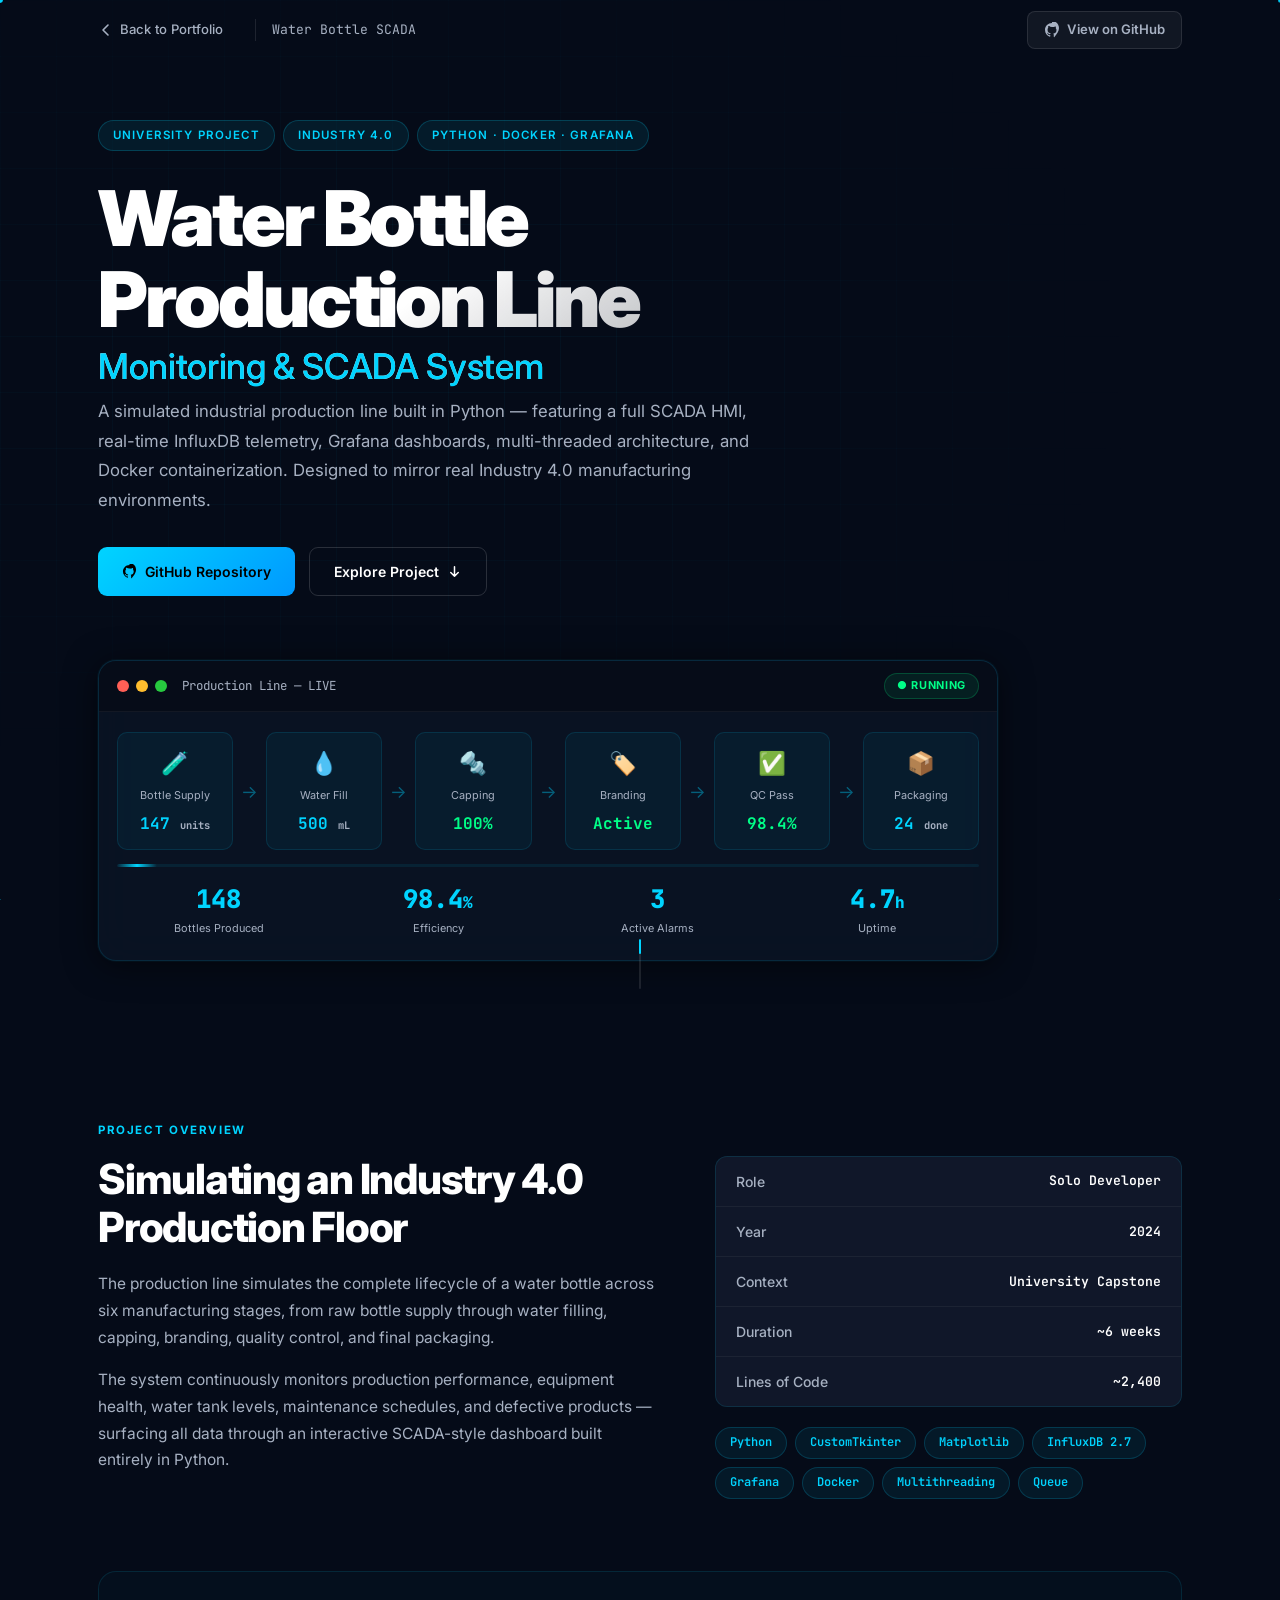
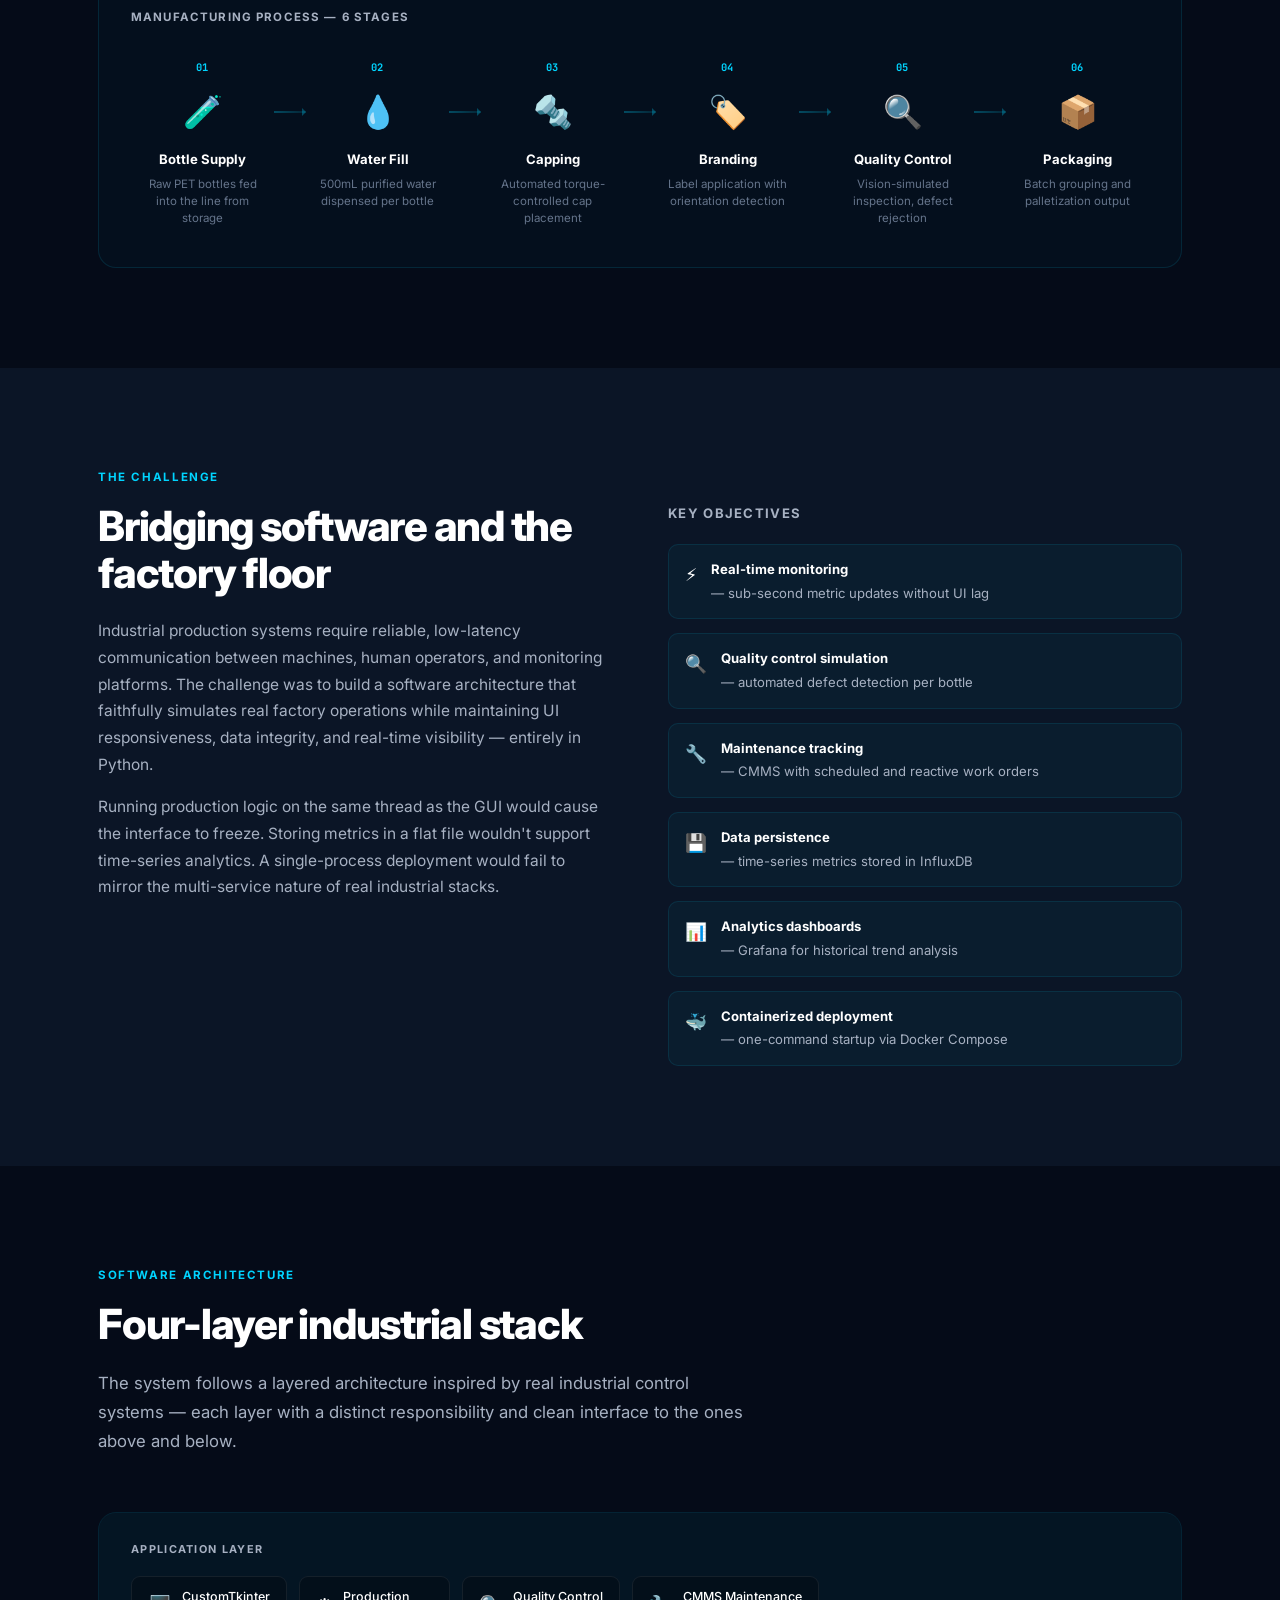
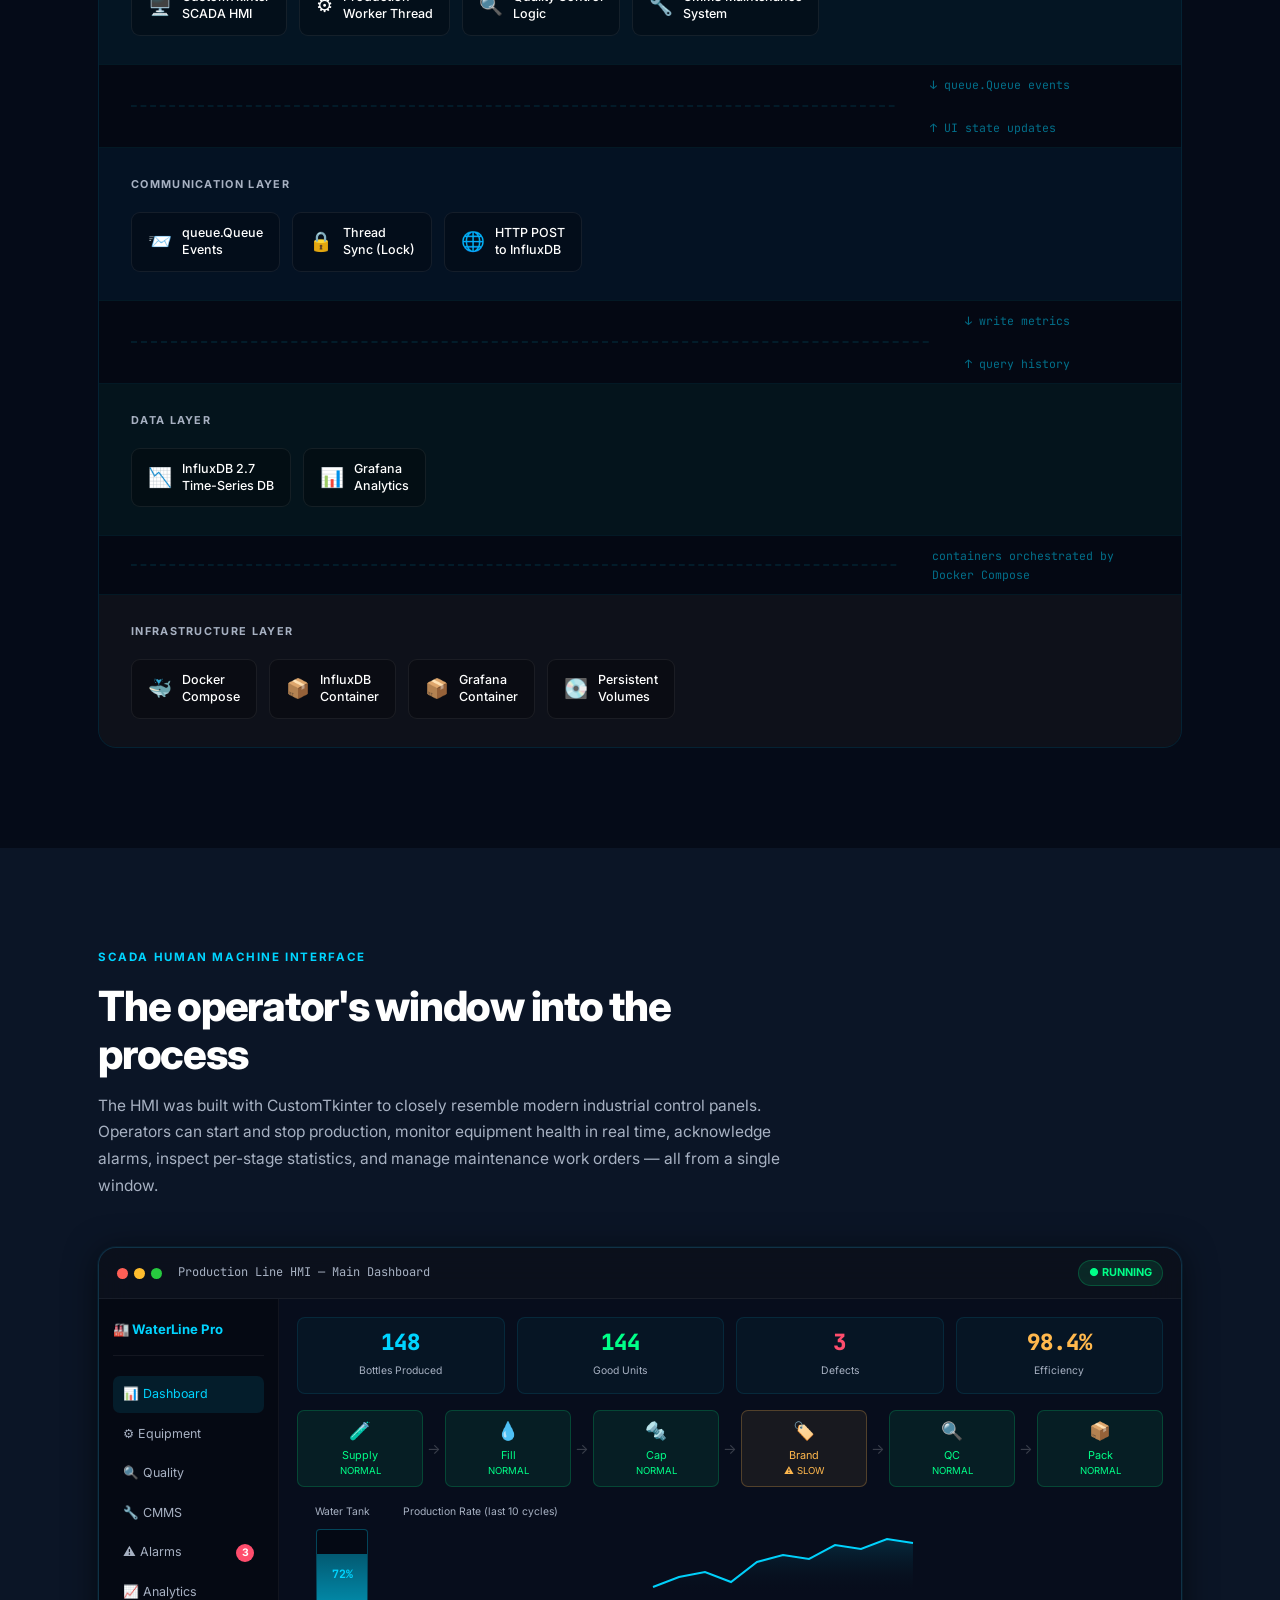
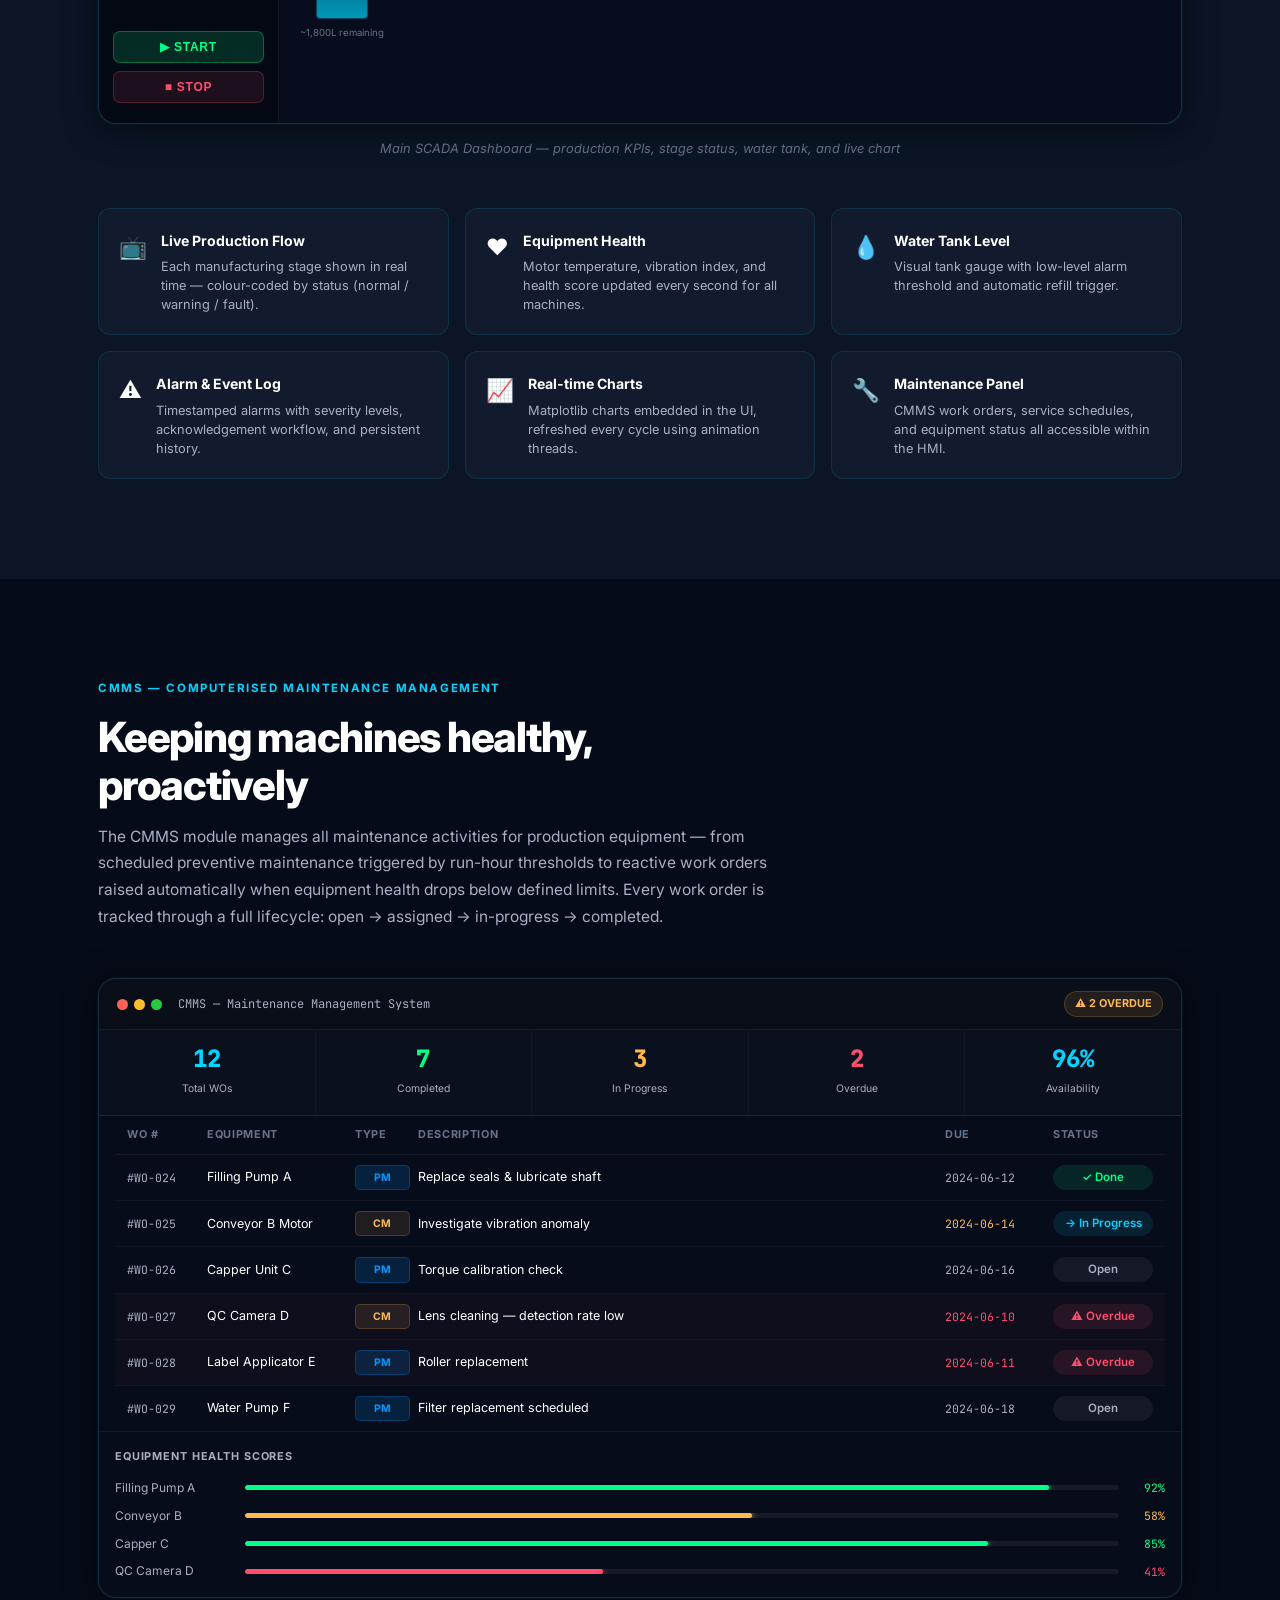
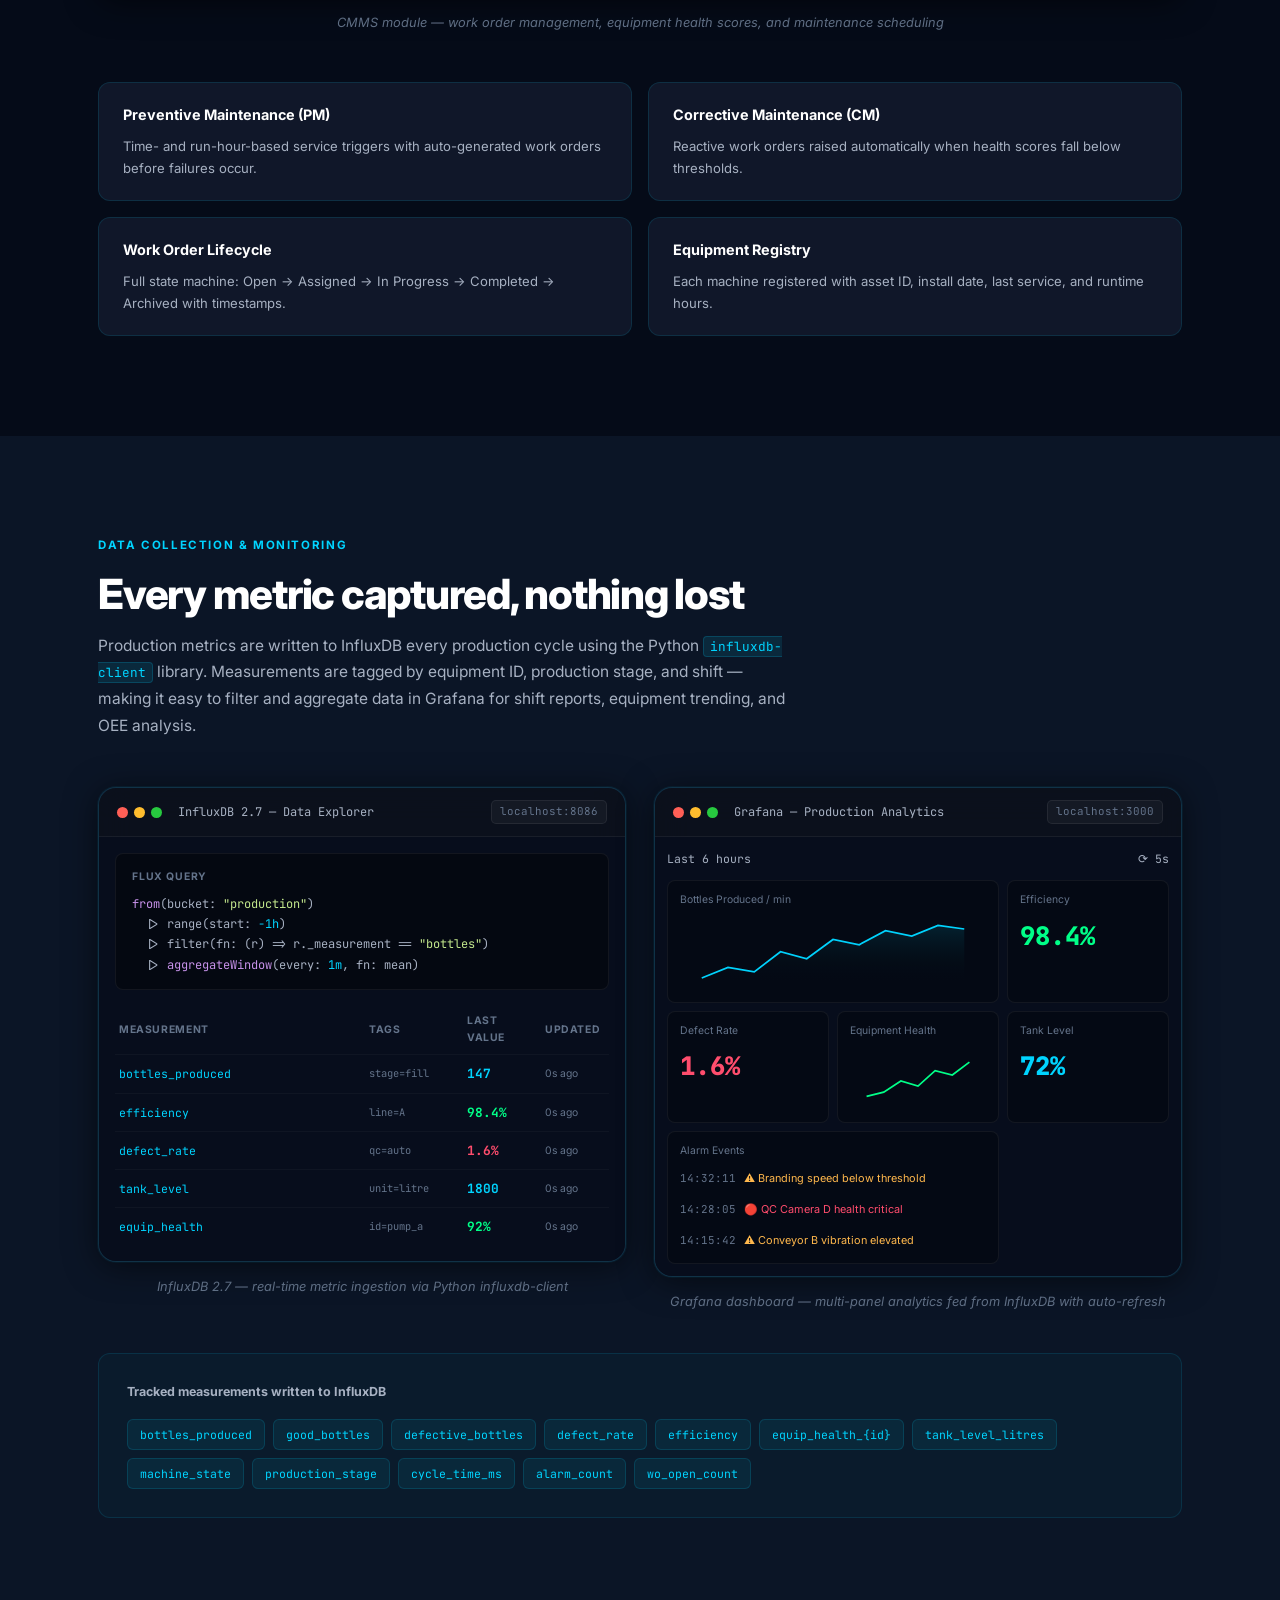
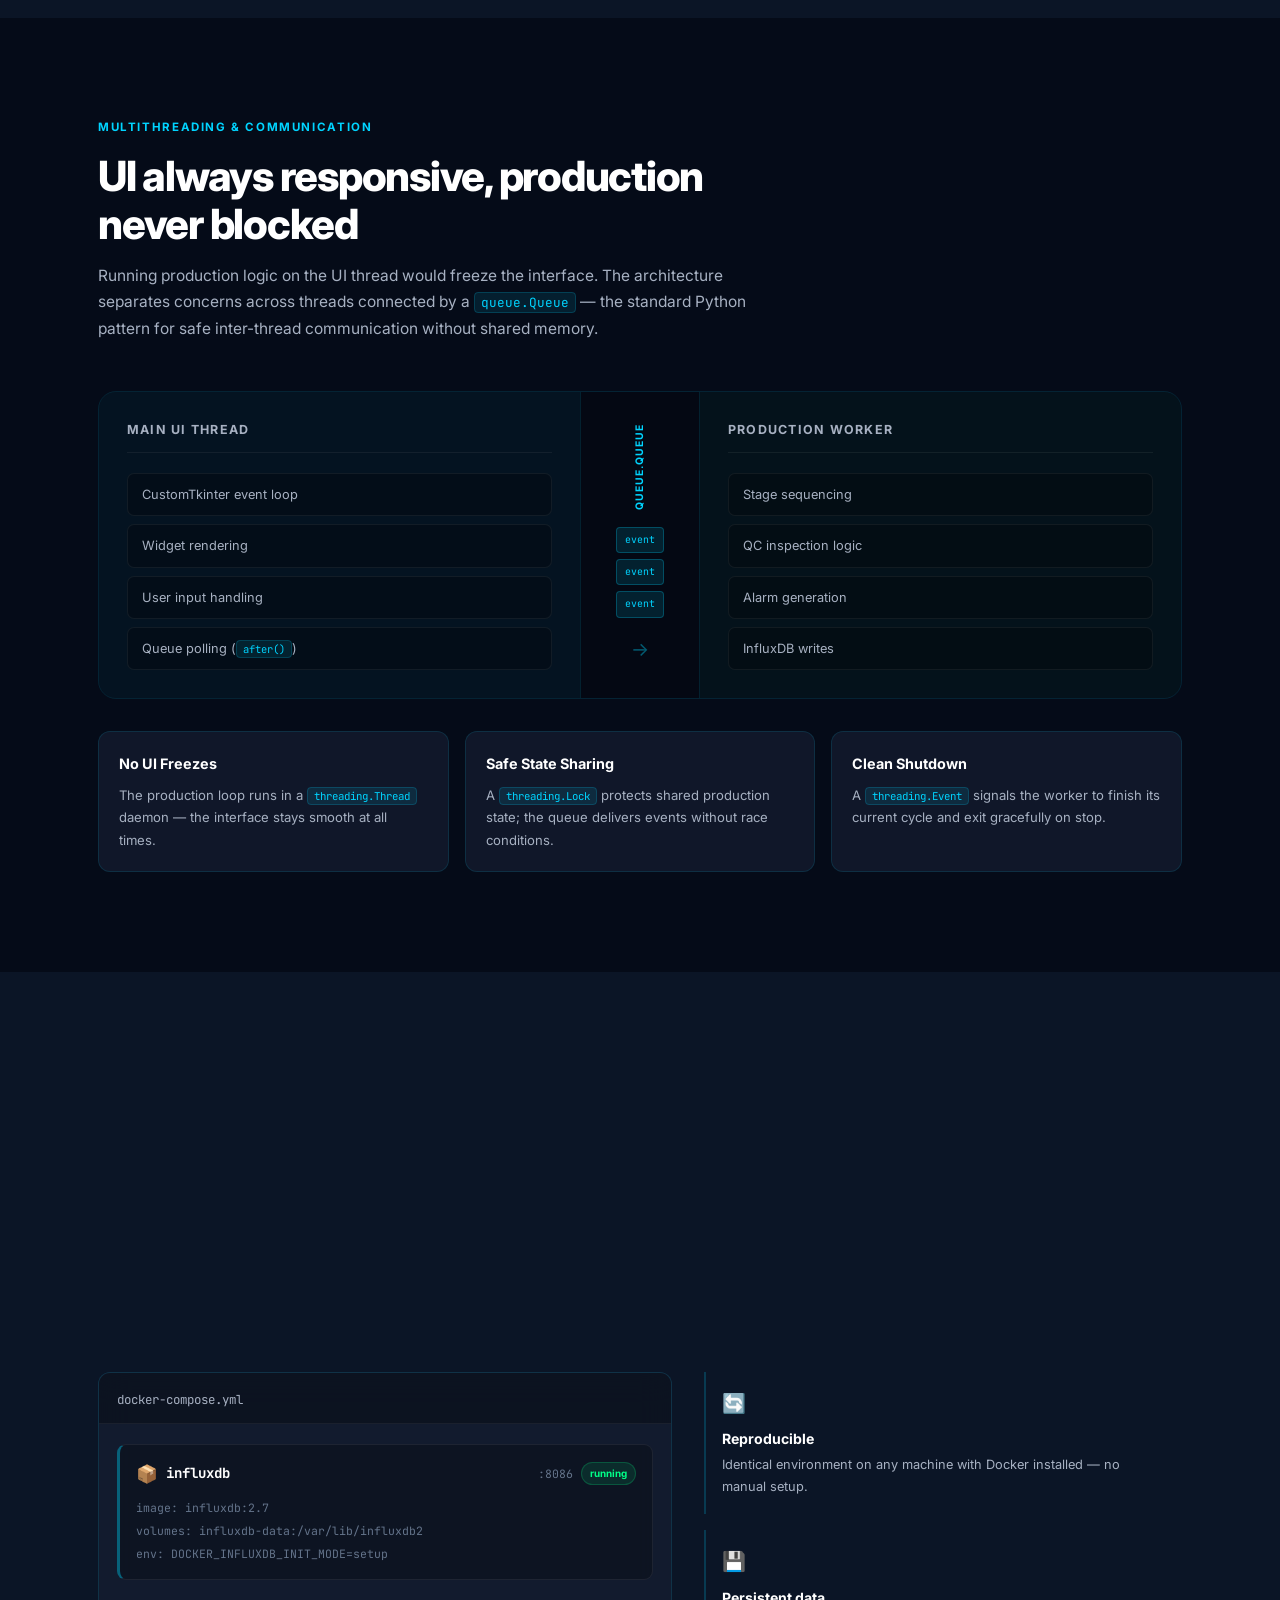
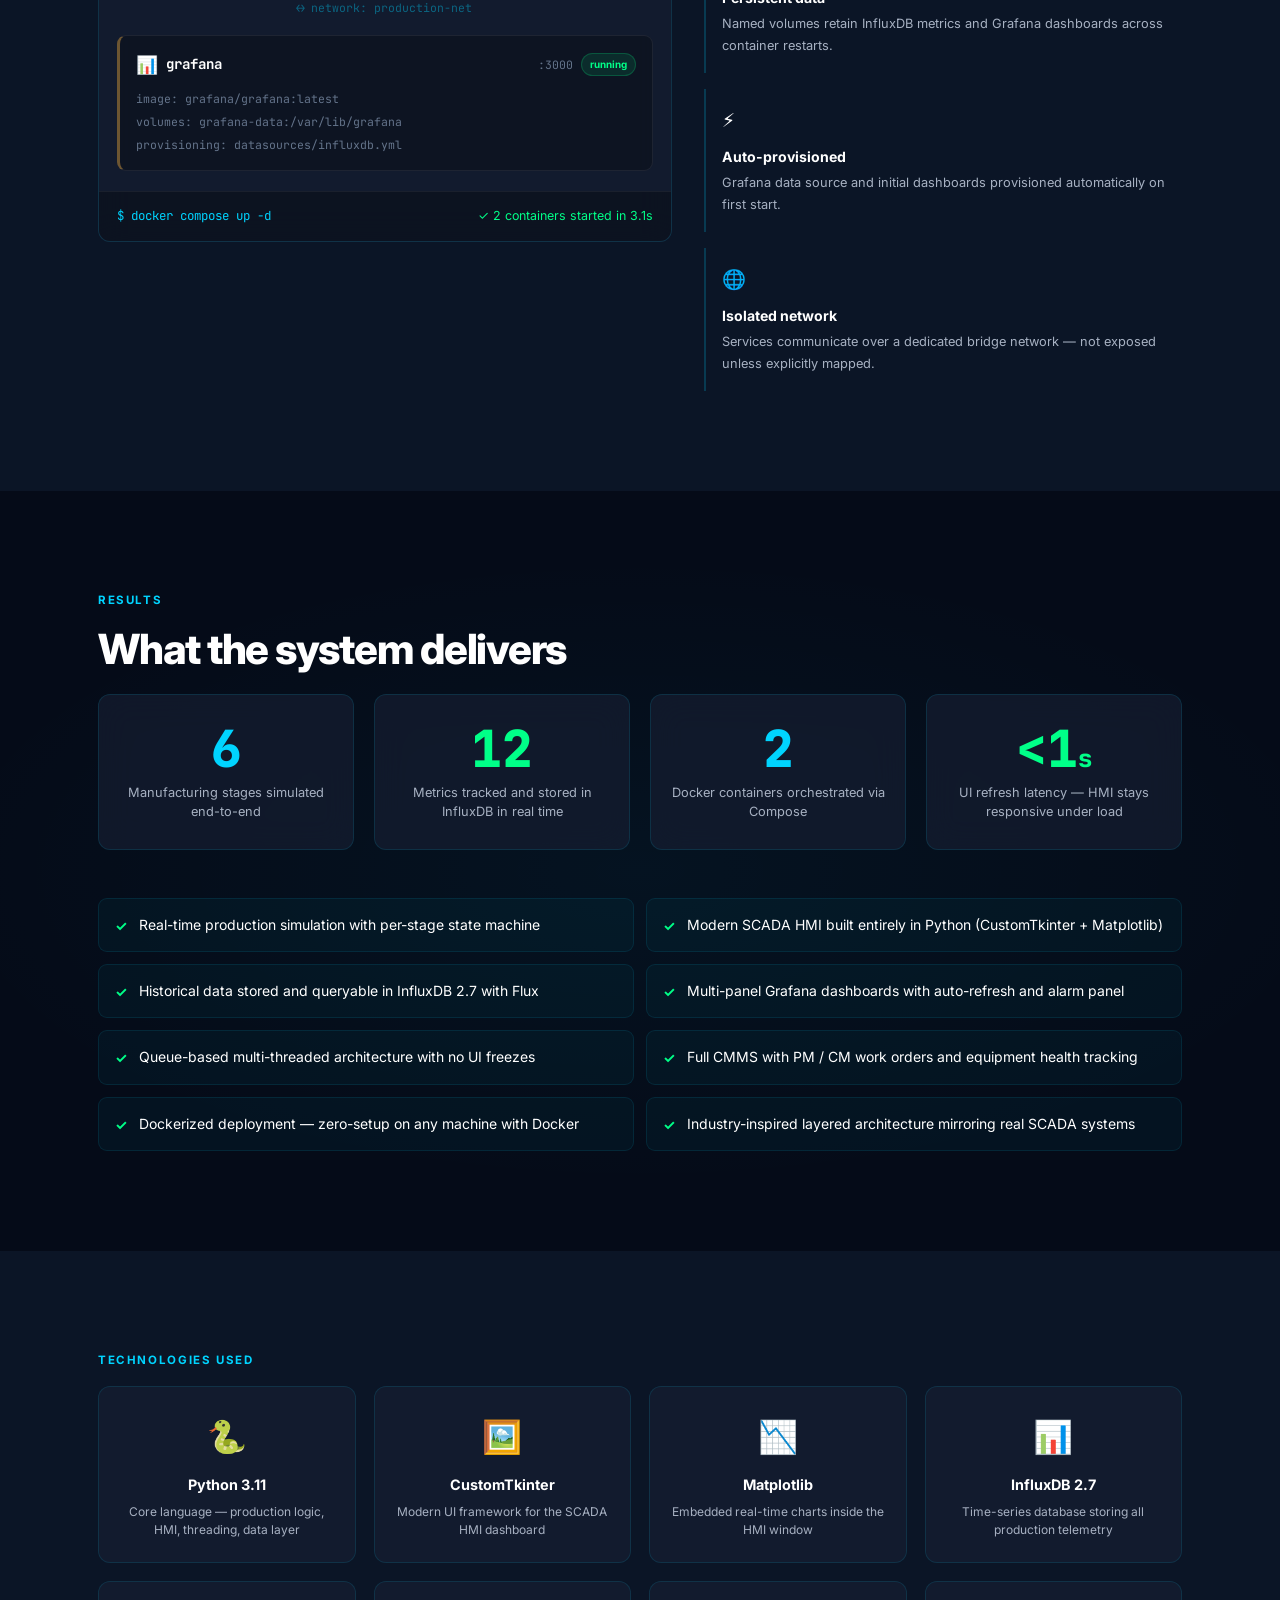
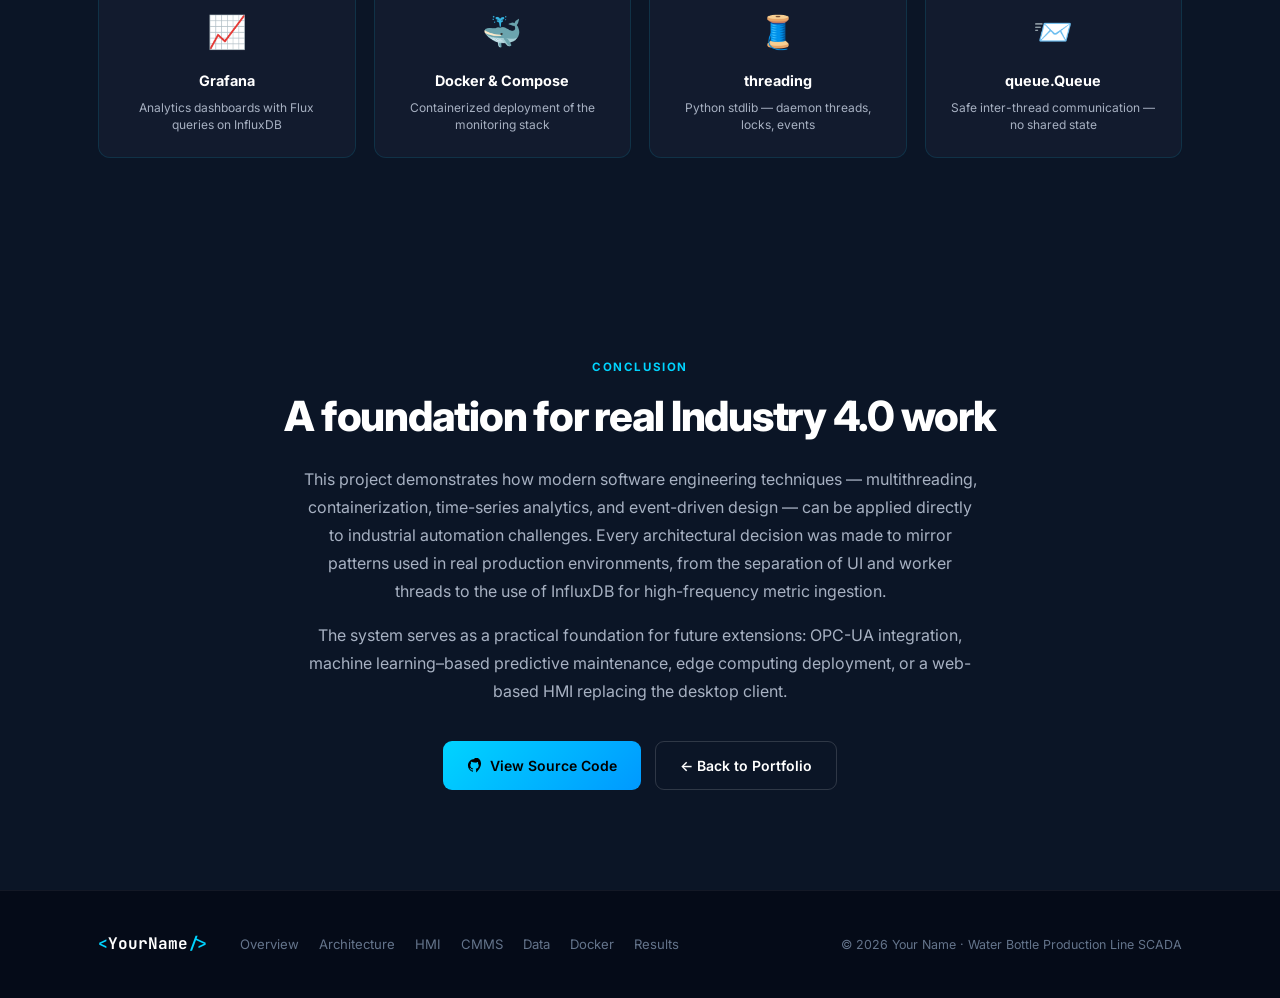
==== waterbottle.html @ e9c9bd9b "Initial portfolio website" ====
<!DOCTYPE html>
<html lang="en">
<head>
  <meta charset="UTF-8" />
  <meta name="viewport" content="width=device-width, initial-scale=1.0" />
  <title>Water Bottle Production Line — SCADA System</title>
  <meta name="description" content="A simulated industrial water bottle production line featuring a Python SCADA HMI, InfluxDB, Grafana, Docker, and real-time monitoring." />
  <link rel="preconnect" href="https://fonts.googleapis.com" />
  <link rel="preconnect" href="https://fonts.gstatic.com" crossorigin />
  <link href="https://fonts.googleapis.com/css2?family=Inter:ital,wght@0,300;0,400;0,500;0,600;0,700;0,800;0,900;1,400&family=JetBrains+Mono:wght@400;500;600&display=swap" rel="stylesheet" />
  <link rel="stylesheet" href="waterbottle.css" />
</head>
<body>

  <!-- ── NAV ────────────────────────────── -->
  <nav class="nav" id="nav">
    <div class="nav-inner">
      <a href="index.html" class="nav-back">
        <svg width="16" height="16" viewBox="0 0 16 16" fill="none"><path d="M10 3L5 8l5 5" stroke="currentColor" stroke-width="1.6" stroke-linecap="round" stroke-linejoin="round"/></svg>
        Back to Portfolio
      </a>
      <span class="nav-title">Water Bottle SCADA</span>
      <a href="https://github.com/yourusername" target="_blank" rel="noopener" class="nav-gh">
        <svg width="16" height="16" viewBox="0 0 16 16" fill="none"><path d="M8 1C4.13 1 1 4.13 1 8c0 3.09 2.01 5.72 4.79 6.65.35.06.48-.15.48-.34v-1.19c-1.95.42-2.36-.94-2.36-.94-.32-.81-.78-1.02-.78-1.02-.64-.44.05-.43.05-.43.7.05 1.07.72 1.07.72.63 1.07 1.65.76 2.05.58.06-.45.25-.76.45-.94-1.56-.18-3.19-.78-3.19-3.46 0-.76.27-1.39.72-1.87-.07-.18-.31-.89.07-1.85 0 0 .59-.19 1.93.72A6.73 6.73 0 018 4.88c.6 0 1.2.08 1.76.24 1.34-.91 1.93-.72 1.93-.72.38.96.14 1.67.07 1.85.45.48.72 1.11.72 1.87 0 2.68-1.63 3.27-3.19 3.46.25.22.48.65.48 1.31v1.95c0 .19.13.41.48.34C12.99 11.72 15 9.09 15 6c0-3.87-3.13-7-7-7z" fill="currentColor"/></svg>
        View on GitHub
      </a>
    </div>
  </nav>

  <!-- ── HERO ───────────────────────────── -->
  <header class="hero" id="hero">
    <canvas class="hero-canvas" id="heroCanvas"></canvas>
    <div class="hero-overlay"></div>
    <div class="hero-content">
      <div class="hero-meta reveal">
        <span class="hero-tag">University Project</span>
        <span class="hero-tag">Industry 4.0</span>
        <span class="hero-tag">Python · Docker · Grafana</span>
      </div>
      <h1 class="hero-title reveal">
        Water Bottle<br>Production Line
        <span class="hero-title-sub">Monitoring &amp; SCADA System</span>
      </h1>
      <p class="hero-desc reveal">
        A simulated industrial production line built in Python — featuring a full SCADA HMI, real-time InfluxDB telemetry, Grafana dashboards, multi-threaded architecture, and Docker containerization. Designed to mirror real Industry 4.0 manufacturing environments.
      </p>
      <div class="hero-actions reveal">
        <a href="https://github.com/yourusername" target="_blank" rel="noopener" class="btn btn-primary">
          <svg width="15" height="15" viewBox="0 0 16 16" fill="none"><path d="M8 1C4.13 1 1 4.13 1 8c0 3.09 2.01 5.72 4.79 6.65.35.06.48-.15.48-.34v-1.19c-1.95.42-2.36-.94-2.36-.94-.32-.81-.78-1.02-.78-1.02-.64-.44.05-.43.05-.43.7.05 1.07.72 1.07.72.63 1.07 1.65.76 2.05.58.06-.45.25-.76.45-.94-1.56-.18-3.19-.78-3.19-3.46 0-.76.27-1.39.72-1.87-.07-.18-.31-.89.07-1.85 0 0 .59-.19 1.93.72A6.73 6.73 0 018 4.88c.6 0 1.2.08 1.76.24 1.34-.91 1.93-.72 1.93-.72.38.96.14 1.67.07 1.85.45.48.72 1.11.72 1.87 0 2.68-1.63 3.27-3.19 3.46.25.22.48.65.48 1.31v1.95c0 .19.13.41.48.34C12.99 11.72 15 9.09 15 6c0-3.87-3.13-7-7-7z" fill="currentColor"/></svg>
          GitHub Repository
        </a>
        <a href="#overview" class="btn btn-ghost">
          Explore Project
          <svg width="15" height="15" viewBox="0 0 16 16" fill="none"><path d="M8 3v10M4 9l4 4 4-4" stroke="currentColor" stroke-width="1.6" stroke-linecap="round" stroke-linejoin="round"/></svg>
        </a>
      </div>
    </div>

    <!-- Hero visual — animated pipeline -->
    <div class="hero-visual reveal">
      <div class="pipeline-scene">
        <div class="pipeline-header">
          <div class="win-dot r"></div><div class="win-dot y"></div><div class="win-dot g"></div>
          <span class="pipeline-label">Production Line — LIVE</span>
          <span class="status-pill">● RUNNING</span>
        </div>
        <div class="pipeline-body">
          <div class="stage-row">
            <div class="stage-card">
              <div class="stage-icon">🧪</div>
              <div class="stage-name">Bottle Supply</div>
              <div class="stage-val cyan">147 <span>units</span></div>
            </div>
            <div class="stage-arrow">→</div>
            <div class="stage-card">
              <div class="stage-icon">💧</div>
              <div class="stage-name">Water Fill</div>
              <div class="stage-val cyan">500 <span>mL</span></div>
            </div>
            <div class="stage-arrow">→</div>
            <div class="stage-card">
              <div class="stage-icon">🔩</div>
              <div class="stage-name">Capping</div>
              <div class="stage-val green">100%</div>
            </div>
            <div class="stage-arrow">→</div>
            <div class="stage-card">
              <div class="stage-icon">🏷️</div>
              <div class="stage-name">Branding</div>
              <div class="stage-val green">Active</div>
            </div>
            <div class="stage-arrow">→</div>
            <div class="stage-card">
              <div class="stage-icon">✅</div>
              <div class="stage-name">QC Pass</div>
              <div class="stage-val green">98.4%</div>
            </div>
            <div class="stage-arrow">→</div>
            <div class="stage-card">
              <div class="stage-icon">📦</div>
              <div class="stage-name">Packaging</div>
              <div class="stage-val cyan">24 <span>done</span></div>
            </div>
          </div>
          <div class="flow-track"><div class="flow-bead"></div></div>
          <div class="pipeline-stats">
            <div class="pstat"><span class="pstat-n" data-target="147">0</span><span class="pstat-l">Bottles Produced</span></div>
            <div class="pstat"><span class="pstat-n">98.4<span style="font-size:1rem">%</span></span><span class="pstat-l">Efficiency</span></div>
            <div class="pstat"><span class="pstat-n" data-target="3">0</span><span class="pstat-l">Active Alarms</span></div>
            <div class="pstat"><span class="pstat-n">4.7<span style="font-size:1rem">h</span></span><span class="pstat-l">Uptime</span></div>
          </div>
        </div>
      </div>
    </div>

    <div class="hero-scroll">
      <div class="scroll-track"><div class="scroll-thumb"></div></div>
    </div>
  </header>

  <!-- ── OVERVIEW ───────────────────────── -->
  <section class="proj-section" id="overview">
    <div class="container">
      <div class="section-label reveal">Project Overview</div>
      <div class="overview-grid">
        <div class="overview-text reveal">
          <h2 class="section-heading">Simulating an Industry 4.0 Production Floor</h2>
          <p>The production line simulates the complete lifecycle of a water bottle across six manufacturing stages, from raw bottle supply through water filling, capping, branding, quality control, and final packaging.</p>
          <p>The system continuously monitors production performance, equipment health, water tank levels, maintenance schedules, and defective products — surfacing all data through an interactive SCADA-style dashboard built entirely in Python.</p>
        </div>
        <div class="overview-meta reveal">
          <div class="meta-block glass-card">
            <div class="meta-row"><span class="meta-k">Role</span><span class="meta-v">Solo Developer</span></div>
            <div class="meta-row"><span class="meta-k">Year</span><span class="meta-v">2024</span></div>
            <div class="meta-row"><span class="meta-k">Context</span><span class="meta-v">University Capstone</span></div>
            <div class="meta-row"><span class="meta-k">Duration</span><span class="meta-v">~6 weeks</span></div>
            <div class="meta-row"><span class="meta-k">Lines of Code</span><span class="meta-v">~2,400</span></div>
          </div>
          <div class="tech-chips">
            <span class="chip">Python</span><span class="chip">CustomTkinter</span><span class="chip">Matplotlib</span>
            <span class="chip">InfluxDB 2.7</span><span class="chip">Grafana</span><span class="chip">Docker</span>
            <span class="chip">Multithreading</span><span class="chip">Queue</span>
          </div>
        </div>
      </div>

      <!-- Process diagram -->
      <div class="process-diagram reveal">
        <div class="process-label">Manufacturing Process — 6 Stages</div>
        <div class="process-stages">
          <div class="proc-stage">
            <div class="proc-num">01</div>
            <div class="proc-icon">🧪</div>
            <div class="proc-name">Bottle Supply</div>
            <p class="proc-desc">Raw PET bottles fed into the line from storage</p>
          </div>
          <div class="proc-connector"></div>
          <div class="proc-stage">
            <div class="proc-num">02</div>
            <div class="proc-icon">💧</div>
            <div class="proc-name">Water Fill</div>
            <p class="proc-desc">500mL purified water dispensed per bottle</p>
          </div>
          <div class="proc-connector"></div>
          <div class="proc-stage">
            <div class="proc-num">03</div>
            <div class="proc-icon">🔩</div>
            <div class="proc-name">Capping</div>
            <p class="proc-desc">Automated torque-controlled cap placement</p>
          </div>
          <div class="proc-connector"></div>
          <div class="proc-stage">
            <div class="proc-num">04</div>
            <div class="proc-icon">🏷️</div>
            <div class="proc-name">Branding</div>
            <p class="proc-desc">Label application with orientation detection</p>
          </div>
          <div class="proc-connector"></div>
          <div class="proc-stage">
            <div class="proc-num">05</div>
            <div class="proc-icon">🔍</div>
            <div class="proc-name">Quality Control</div>
            <p class="proc-desc">Vision-simulated inspection, defect rejection</p>
          </div>
          <div class="proc-connector"></div>
          <div class="proc-stage">
            <div class="proc-num">06</div>
            <div class="proc-icon">📦</div>
            <div class="proc-name">Packaging</div>
            <p class="proc-desc">Batch grouping and palletization output</p>
          </div>
        </div>
      </div>
    </div>
  </section>

  <!-- ── CHALLENGE ──────────────────────── -->
  <section class="proj-section dark-section" id="challenge">
    <div class="container">
      <div class="section-label reveal">The Challenge</div>
      <div class="challenge-grid">
        <div class="challenge-text reveal">
          <h2 class="section-heading">Bridging software and the factory floor</h2>
          <p>Industrial production systems require reliable, low-latency communication between machines, human operators, and monitoring platforms. The challenge was to build a software architecture that faithfully simulates real factory operations while maintaining UI responsiveness, data integrity, and real-time visibility — entirely in Python.</p>
          <p>Running production logic on the same thread as the GUI would cause the interface to freeze. Storing metrics in a flat file wouldn't support time-series analytics. A single-process deployment would fail to mirror the multi-service nature of real industrial stacks.</p>
        </div>
        <div class="challenge-objectives reveal">
          <h3 class="obj-heading">Key objectives</h3>
          <ul class="obj-list">
            <li>
              <span class="obj-icon">⚡</span>
              <div><strong>Real-time monitoring</strong> — sub-second metric updates without UI lag</div>
            </li>
            <li>
              <span class="obj-icon">🔍</span>
              <div><strong>Quality control simulation</strong> — automated defect detection per bottle</div>
            </li>
            <li>
              <span class="obj-icon">🔧</span>
              <div><strong>Maintenance tracking</strong> — CMMS with scheduled and reactive work orders</div>
            </li>
            <li>
              <span class="obj-icon">💾</span>
              <div><strong>Data persistence</strong> — time-series metrics stored in InfluxDB</div>
            </li>
            <li>
              <span class="obj-icon">📊</span>
              <div><strong>Analytics dashboards</strong> — Grafana for historical trend analysis</div>
            </li>
            <li>
              <span class="obj-icon">🐳</span>
              <div><strong>Containerized deployment</strong> — one-command startup via Docker Compose</div>
            </li>
          </ul>
        </div>
      </div>
    </div>
  </section>

  <!-- ── ARCHITECTURE ───────────────────── -->
  <section class="proj-section" id="architecture">
    <div class="container">
      <div class="section-label reveal">Software Architecture</div>
      <h2 class="section-heading reveal">Four-layer industrial stack</h2>
      <p class="section-sub reveal">The system follows a layered architecture inspired by real industrial control systems — each layer with a distinct responsibility and clean interface to the ones above and below.</p>

      <div class="arch-visual reveal">
        <div class="arch-layers">
          <div class="arch-layer layer-app">
            <div class="layer-tag">Application Layer</div>
            <div class="layer-nodes">
              <div class="layer-node">
                <span class="lnode-icon">🖥️</span>
                <span class="lnode-name">CustomTkinter<br>SCADA HMI</span>
              </div>
              <div class="layer-node">
                <span class="lnode-icon">⚙️</span>
                <span class="lnode-name">Production<br>Worker Thread</span>
              </div>
              <div class="layer-node">
                <span class="lnode-icon">🔍</span>
                <span class="lnode-name">Quality Control<br>Logic</span>
              </div>
              <div class="layer-node">
                <span class="lnode-icon">🔧</span>
                <span class="lnode-name">CMMS Maintenance<br>System</span>
              </div>
            </div>
          </div>
          <div class="layer-divider">
            <svg width="100%" height="20" viewBox="0 0 800 20" preserveAspectRatio="none"><line x1="0" y1="10" x2="800" y2="10" stroke="rgba(0,212,255,0.2)" stroke-width="1" stroke-dasharray="6 4"/></svg>
            <div class="layer-arrows">
              <div class="l-arrow">↓ queue.Queue events</div>
              <div class="l-arrow">↑ UI state updates</div>
            </div>
          </div>
          <div class="arch-layer layer-comm">
            <div class="layer-tag">Communication Layer</div>
            <div class="layer-nodes">
              <div class="layer-node">
                <span class="lnode-icon">📨</span>
                <span class="lnode-name">queue.Queue<br>Events</span>
              </div>
              <div class="layer-node">
                <span class="lnode-icon">🔒</span>
                <span class="lnode-name">Thread<br>Sync (Lock)</span>
              </div>
              <div class="layer-node">
                <span class="lnode-icon">🌐</span>
                <span class="lnode-name">HTTP POST<br>to InfluxDB</span>
              </div>
            </div>
          </div>
          <div class="layer-divider">
            <svg width="100%" height="20" viewBox="0 0 800 20" preserveAspectRatio="none"><line x1="0" y1="10" x2="800" y2="10" stroke="rgba(0,212,255,0.2)" stroke-width="1" stroke-dasharray="6 4"/></svg>
            <div class="layer-arrows">
              <div class="l-arrow">↓ write metrics</div>
              <div class="l-arrow">↑ query history</div>
            </div>
          </div>
          <div class="arch-layer layer-data">
            <div class="layer-tag">Data Layer</div>
            <div class="layer-nodes">
              <div class="layer-node">
                <span class="lnode-icon">📉</span>
                <span class="lnode-name">InfluxDB 2.7<br>Time-Series DB</span>
              </div>
              <div class="layer-node">
                <span class="lnode-icon">📊</span>
                <span class="lnode-name">Grafana<br>Analytics</span>
              </div>
            </div>
          </div>
          <div class="layer-divider">
            <svg width="100%" height="20" viewBox="0 0 800 20" preserveAspectRatio="none"><line x1="0" y1="10" x2="800" y2="10" stroke="rgba(0,212,255,0.2)" stroke-width="1" stroke-dasharray="6 4"/></svg>
            <div class="layer-arrows">
              <div class="l-arrow">containers orchestrated by Docker Compose</div>
            </div>
          </div>
          <div class="arch-layer layer-infra">
            <div class="layer-tag">Infrastructure Layer</div>
            <div class="layer-nodes">
              <div class="layer-node">
                <span class="lnode-icon">🐳</span>
                <span class="lnode-name">Docker<br>Compose</span>
              </div>
              <div class="layer-node">
                <span class="lnode-icon">📦</span>
                <span class="lnode-name">InfluxDB<br>Container</span>
              </div>
              <div class="layer-node">
                <span class="lnode-icon">📦</span>
                <span class="lnode-name">Grafana<br>Container</span>
              </div>
              <div class="layer-node">
                <span class="lnode-icon">💽</span>
                <span class="lnode-name">Persistent<br>Volumes</span>
              </div>
            </div>
          </div>
        </div>
      </div>
    </div>
  </section>

  <!-- ── HMI / SCADA ────────────────────── -->
  <section class="proj-section dark-section" id="hmi">
    <div class="container">
      <div class="section-label reveal">SCADA Human Machine Interface</div>
      <div class="hmi-intro reveal">
        <h2 class="section-heading">The operator's window into the process</h2>
        <p>The HMI was built with CustomTkinter to closely resemble modern industrial control panels. Operators can start and stop production, monitor equipment health in real time, acknowledge alarms, inspect per-stage statistics, and manage maintenance work orders — all from a single window.</p>
      </div>

      <!-- HMI Mock Screen 1 — Main dashboard -->
      <div class="screen-showcase reveal">
        <div class="screen-wrap glass-card">
          <div class="screen-bar">
            <div class="sb-dots"><span></span><span></span><span></span></div>
            <span class="sb-title">Production Line HMI — Main Dashboard</span>
            <span class="sb-status running">● RUNNING</span>
          </div>
          <div class="screen-body hmi-main">
            <!-- Sidebar -->
            <div class="hmi-sidebar">
              <div class="hmi-logo">🏭 WaterLine Pro</div>
              <nav class="hmi-nav">
                <a class="hmi-nav-item active">📊 Dashboard</a>
                <a class="hmi-nav-item">⚙️ Equipment</a>
                <a class="hmi-nav-item">🔍 Quality</a>
                <a class="hmi-nav-item">🔧 CMMS</a>
                <a class="hmi-nav-item">⚠️ Alarms <span class="alarm-badge">3</span></a>
                <a class="hmi-nav-item">📈 Analytics</a>
              </nav>
              <div class="hmi-controls">
                <button class="hmi-btn start">▶ START</button>
                <button class="hmi-btn stop">■ STOP</button>
              </div>
            </div>
            <!-- Main panel -->
            <div class="hmi-main-panel">
              <!-- Stats row -->
              <div class="hmi-stats-row">
                <div class="hmi-kpi">
                  <span class="kpi-val cyan" id="kpiBott">147</span>
                  <span class="kpi-lbl">Bottles Produced</span>
                </div>
                <div class="hmi-kpi">
                  <span class="kpi-val green">144</span>
                  <span class="kpi-lbl">Good Units</span>
                </div>
                <div class="hmi-kpi">
                  <span class="kpi-val red">3</span>
                  <span class="kpi-lbl">Defects</span>
                </div>
                <div class="hmi-kpi">
                  <span class="kpi-val yellow">98.4%</span>
                  <span class="kpi-lbl">Efficiency</span>
                </div>
              </div>
              <!-- Stage flow -->
              <div class="hmi-flow">
                <div class="hmi-stage ok"><span>🧪</span>Supply<br><small>NORMAL</small></div>
                <div class="hmi-flow-arrow">→</div>
                <div class="hmi-stage ok"><span>💧</span>Fill<br><small>NORMAL</small></div>
                <div class="hmi-flow-arrow">→</div>
                <div class="hmi-stage ok"><span>🔩</span>Cap<br><small>NORMAL</small></div>
                <div class="hmi-flow-arrow">→</div>
                <div class="hmi-stage warn"><span>🏷️</span>Brand<br><small>⚠ SLOW</small></div>
                <div class="hmi-flow-arrow">→</div>
                <div class="hmi-stage ok"><span>🔍</span>QC<br><small>NORMAL</small></div>
                <div class="hmi-flow-arrow">→</div>
                <div class="hmi-stage ok"><span>📦</span>Pack<br><small>NORMAL</small></div>
              </div>
              <!-- Tank + chart row -->
              <div class="hmi-bottom-row">
                <div class="tank-widget">
                  <div class="tank-label">Water Tank</div>
                  <div class="tank-body">
                    <div class="tank-fill" style="height:72%"></div>
                    <div class="tank-pct">72%</div>
                  </div>
                  <div class="tank-note">~1,800L remaining</div>
                </div>
                <div class="mini-chart">
                  <div class="mc-label">Production Rate (last 10 cycles)</div>
                  <svg viewBox="0 0 260 70" xmlns="http://www.w3.org/2000/svg" style="width:100%;height:70px">
                    <polyline points="0,60 26,50 52,45 78,55 104,35 130,28 156,32 182,18 208,22 234,12 260,16" fill="none" stroke="#00D4FF" stroke-width="2"/>
                    <polyline points="0,60 26,50 52,45 78,55 104,35 130,28 156,32 182,18 208,22 234,12 260,16 260,70 0,70" fill="url(#mg)" opacity="0.15"/>
                    <defs><linearGradient id="mg" x1="0" y1="0" x2="0" y2="1"><stop offset="0%" stop-color="#00D4FF"/><stop offset="100%" stop-color="transparent"/></linearGradient></defs>
                  </svg>
                </div>
              </div>
            </div>
          </div>
        </div>
        <p class="screen-caption">Main SCADA Dashboard — production KPIs, stage status, water tank, and live chart</p>
      </div>

      <!-- HMI Features List -->
      <div class="hmi-features reveal">
        <div class="feat-item glass-card">
          <div class="feat-icon">📺</div>
          <div class="feat-text">
            <strong>Live Production Flow</strong>
            <p>Each manufacturing stage shown in real time — colour-coded by status (normal / warning / fault).</p>
          </div>
        </div>
        <div class="feat-item glass-card">
          <div class="feat-icon">❤️</div>
          <div class="feat-text">
            <strong>Equipment Health</strong>
            <p>Motor temperature, vibration index, and health score updated every second for all machines.</p>
          </div>
        </div>
        <div class="feat-item glass-card">
          <div class="feat-icon">💧</div>
          <div class="feat-text">
            <strong>Water Tank Level</strong>
            <p>Visual tank gauge with low-level alarm threshold and automatic refill trigger.</p>
          </div>
        </div>
        <div class="feat-item glass-card">
          <div class="feat-icon">⚠️</div>
          <div class="feat-text">
            <strong>Alarm &amp; Event Log</strong>
            <p>Timestamped alarms with severity levels, acknowledgement workflow, and persistent history.</p>
          </div>
        </div>
        <div class="feat-item glass-card">
          <div class="feat-icon">📈</div>
          <div class="feat-text">
            <strong>Real-time Charts</strong>
            <p>Matplotlib charts embedded in the UI, refreshed every cycle using animation threads.</p>
          </div>
        </div>
        <div class="feat-item glass-card">
          <div class="feat-icon">🔧</div>
          <div class="feat-text">
            <strong>Maintenance Panel</strong>
            <p>CMMS work orders, service schedules, and equipment status all accessible within the HMI.</p>
          </div>
        </div>
      </div>
    </div>
  </section>

  <!-- ── CMMS SECTION ───────────────────── -->
  <section class="proj-section" id="cmms">
    <div class="container">
      <div class="section-label reveal">CMMS — Computerised Maintenance Management</div>
      <div class="cmms-intro reveal">
        <h2 class="section-heading">Keeping machines healthy, proactively</h2>
        <p>The CMMS module manages all maintenance activities for production equipment — from scheduled preventive maintenance triggered by run-hour thresholds to reactive work orders raised automatically when equipment health drops below defined limits. Every work order is tracked through a full lifecycle: open → assigned → in-progress → completed.</p>
      </div>

      <!-- CMMS Mock Screen -->
      <div class="screen-showcase reveal">
        <div class="screen-wrap glass-card">
          <div class="screen-bar">
            <div class="sb-dots"><span></span><span></span><span></span></div>
            <span class="sb-title">CMMS — Maintenance Management System</span>
            <span class="sb-status warn">⚠ 2 OVERDUE</span>
          </div>
          <div class="screen-body cmms-body">
            <!-- Summary row -->
            <div class="cmms-summary">
              <div class="cmms-kpi"><span class="ckpi-v cyan">12</span><span class="ckpi-l">Total WOs</span></div>
              <div class="cmms-kpi"><span class="ckpi-v green">7</span><span class="ckpi-l">Completed</span></div>
              <div class="cmms-kpi"><span class="ckpi-v yellow">3</span><span class="ckpi-l">In Progress</span></div>
              <div class="cmms-kpi"><span class="ckpi-v red">2</span><span class="ckpi-l">Overdue</span></div>
              <div class="cmms-kpi"><span class="ckpi-v cyan">96%</span><span class="ckpi-l">Availability</span></div>
            </div>
            <!-- Work orders table -->
            <div class="cmms-table-wrap">
              <div class="cmms-thead">
                <span>WO #</span><span>Equipment</span><span>Type</span><span>Description</span><span>Due</span><span>Status</span>
              </div>
              <div class="cmms-row">
                <span class="wo-id">#WO-024</span><span>Filling Pump A</span><span class="wo-type pm">PM</span><span>Replace seals & lubricate shaft</span><span class="wo-due ok">2024-06-12</span><span class="wo-status completed">✓ Done</span>
              </div>
              <div class="cmms-row">
                <span class="wo-id">#WO-025</span><span>Conveyor B Motor</span><span class="wo-type cm">CM</span><span>Investigate vibration anomaly</span><span class="wo-due warn">2024-06-14</span><span class="wo-status inprog">→ In Progress</span>
              </div>
              <div class="cmms-row">
                <span class="wo-id">#WO-026</span><span>Capper Unit C</span><span class="wo-type pm">PM</span><span>Torque calibration check</span><span class="wo-due ok">2024-06-16</span><span class="wo-status open">Open</span>
              </div>
              <div class="cmms-row overdue-row">
                <span class="wo-id">#WO-027</span><span>QC Camera D</span><span class="wo-type cm">CM</span><span>Lens cleaning — detection rate low</span><span class="wo-due red">2024-06-10</span><span class="wo-status overdue">⚠ Overdue</span>
              </div>
              <div class="cmms-row overdue-row">
                <span class="wo-id">#WO-028</span><span>Label Applicator E</span><span class="wo-type pm">PM</span><span>Roller replacement</span><span class="wo-due red">2024-06-11</span><span class="wo-status overdue">⚠ Overdue</span>
              </div>
              <div class="cmms-row">
                <span class="wo-id">#WO-029</span><span>Water Pump F</span><span class="wo-type pm">PM</span><span>Filter replacement scheduled</span><span class="wo-due ok">2024-06-18</span><span class="wo-status open">Open</span>
              </div>
            </div>
            <!-- Equipment health -->
            <div class="equip-health">
              <div class="eh-title">Equipment Health Scores</div>
              <div class="eh-bars">
                <div class="eh-bar-row"><span class="eh-name">Filling Pump A</span><div class="eh-bar"><div class="eh-fill" style="--w:92%;--c:#00FF88"></div></div><span class="eh-pct green">92%</span></div>
                <div class="eh-bar-row"><span class="eh-name">Conveyor B</span><div class="eh-bar"><div class="eh-fill" style="--w:58%;--c:#FFB84D"></div></div><span class="eh-pct yellow">58%</span></div>
                <div class="eh-bar-row"><span class="eh-name">Capper C</span><div class="eh-bar"><div class="eh-fill" style="--w:85%;--c:#00FF88"></div></div><span class="eh-pct green">85%</span></div>
                <div class="eh-bar-row"><span class="eh-name">QC Camera D</span><div class="eh-bar"><div class="eh-fill" style="--w:41%;--c:#FF4D6D"></div></div><span class="eh-pct red">41%</span></div>
              </div>
            </div>
          </div>
        </div>
        <p class="screen-caption">CMMS module — work order management, equipment health scores, and maintenance scheduling</p>
      </div>

      <div class="cmms-features reveal">
        <div class="cmmsf glass-card">
          <strong>Preventive Maintenance (PM)</strong>
          <p>Time- and run-hour-based service triggers with auto-generated work orders before failures occur.</p>
        </div>
        <div class="cmmsf glass-card">
          <strong>Corrective Maintenance (CM)</strong>
          <p>Reactive work orders raised automatically when health scores fall below thresholds.</p>
        </div>
        <div class="cmmsf glass-card">
          <strong>Work Order Lifecycle</strong>
          <p>Full state machine: Open → Assigned → In Progress → Completed → Archived with timestamps.</p>
        </div>
        <div class="cmmsf glass-card">
          <strong>Equipment Registry</strong>
          <p>Each machine registered with asset ID, install date, last service, and runtime hours.</p>
        </div>
      </div>
    </div>
  </section>

  <!-- ── DATA / INFLUX / GRAFANA ────────── -->
  <section class="proj-section dark-section" id="data">
    <div class="container">
      <div class="section-label reveal">Data Collection &amp; Monitoring</div>
      <div class="data-intro reveal">
        <h2 class="section-heading">Every metric captured, nothing lost</h2>
        <p>Production metrics are written to InfluxDB every production cycle using the Python <code>influxdb-client</code> library. Measurements are tagged by equipment ID, production stage, and shift — making it easy to filter and aggregate data in Grafana for shift reports, equipment trending, and OEE analysis.</p>
      </div>

      <div class="data-two-col">
        <!-- InfluxDB mock -->
        <div class="reveal">
          <div class="screen-wrap glass-card">
            <div class="screen-bar">
              <div class="sb-dots"><span></span><span></span><span></span></div>
              <span class="sb-title">InfluxDB 2.7 — Data Explorer</span>
              <span class="sb-badge">localhost:8086</span>
            </div>
            <div class="screen-body influx-body">
              <div class="influx-query">
                <div class="iq-label">Flux Query</div>
                <div class="iq-code">
                  <span class="iq-kw">from</span>(bucket: <span class="iq-str">"production"</span>)<br>
                  &nbsp;&nbsp;|&gt; range(start: <span class="iq-val">-1h</span>)<br>
                  &nbsp;&nbsp;|&gt; filter(fn: (r) =&gt; r._measurement == <span class="iq-str">"bottles"</span>)<br>
                  &nbsp;&nbsp;|&gt; <span class="iq-kw">aggregateWindow</span>(every: <span class="iq-val">1m</span>, fn: mean)
                </div>
              </div>
              <div class="influx-metrics">
                <div class="im-row head"><span>Measurement</span><span>Tags</span><span>Last Value</span><span>Updated</span></div>
                <div class="im-row"><span class="im-meas">bottles_produced</span><span class="im-tag">stage=fill</span><span class="im-val cyan">147</span><span class="im-time">0s ago</span></div>
                <div class="im-row"><span class="im-meas">efficiency</span><span class="im-tag">line=A</span><span class="im-val green">98.4%</span><span class="im-time">0s ago</span></div>
                <div class="im-row"><span class="im-meas">defect_rate</span><span class="im-tag">qc=auto</span><span class="im-val red">1.6%</span><span class="im-time">0s ago</span></div>
                <div class="im-row"><span class="im-meas">tank_level</span><span class="im-tag">unit=litre</span><span class="im-val cyan">1800</span><span class="im-time">0s ago</span></div>
                <div class="im-row"><span class="im-meas">equip_health</span><span class="im-tag">id=pump_a</span><span class="im-val green">92%</span><span class="im-time">0s ago</span></div>
              </div>
            </div>
          </div>
          <p class="screen-caption">InfluxDB 2.7 — real-time metric ingestion via Python influxdb-client</p>
        </div>

        <!-- Grafana mock -->
        <div class="reveal">
          <div class="screen-wrap glass-card">
            <div class="screen-bar">
              <div class="sb-dots"><span></span><span></span><span></span></div>
              <span class="sb-title">Grafana — Production Analytics</span>
              <span class="sb-badge">localhost:3000</span>
            </div>
            <div class="screen-body grafana-body">
              <div class="gf-header">
                <span class="gf-range">Last 6 hours</span>
                <span class="gf-refresh">⟳ 5s</span>
              </div>
              <div class="gf-panels">
                <div class="gf-panel wide">
                  <div class="gfp-title">Bottles Produced / min</div>
                  <svg viewBox="0 0 300 80" xmlns="http://www.w3.org/2000/svg" style="width:100%;height:70px">
                    <polyline points="0,72 30,60 60,65 90,42 120,50 150,28 180,34 210,18 240,24 270,12 300,16" fill="none" stroke="#00D4FF" stroke-width="2"/>
                    <polyline points="0,72 30,60 60,65 90,42 120,50 150,28 180,34 210,18 240,24 270,12 300,16 300,80 0,80" fill="url(#gfg)" opacity="0.12"/>
                    <defs><linearGradient id="gfg" x1="0" y1="0" x2="0" y2="1"><stop offset="0%" stop-color="#00D4FF"/><stop offset="100%" stop-color="transparent"/></linearGradient></defs>
                  </svg>
                </div>
                <div class="gf-panel">
                  <div class="gfp-title">Efficiency</div>
                  <div class="gfp-big green">98.4%</div>
                </div>
                <div class="gf-panel">
                  <div class="gfp-title">Defect Rate</div>
                  <div class="gfp-big red">1.6%</div>
                </div>
                <div class="gf-panel">
                  <div class="gfp-title">Equipment Health</div>
                  <svg viewBox="0 0 120 70" xmlns="http://www.w3.org/2000/svg" style="width:100%;height:60px">
                    <polyline points="0,60 20,55 40,42 60,48 80,30 100,35 120,20" fill="none" stroke="#00FF88" stroke-width="2"/>
                  </svg>
                </div>
                <div class="gf-panel">
                  <div class="gfp-title">Tank Level</div>
                  <div class="gfp-big cyan">72%</div>
                </div>
                <div class="gf-panel wide">
                  <div class="gfp-title">Alarm Events</div>
                  <div class="gf-alarm-list">
                    <div class="gfa-row warn"><span class="gfa-time">14:32:11</span><span>⚠ Branding speed below threshold</span></div>
                    <div class="gfa-row red"><span class="gfa-time">14:28:05</span><span>🔴 QC Camera D health critical</span></div>
                    <div class="gfa-row warn"><span class="gfa-time">14:15:42</span><span>⚠ Conveyor B vibration elevated</span></div>
                  </div>
                </div>
              </div>
            </div>
          </div>
          <p class="screen-caption">Grafana dashboard — multi-panel analytics fed from InfluxDB with auto-refresh</p>
        </div>
      </div>

      <!-- Tracked metrics -->
      <div class="metrics-grid reveal">
        <h3 class="mg-title">Tracked measurements written to InfluxDB</h3>
        <div class="metrics-chips">
          <span class="mchip">bottles_produced</span>
          <span class="mchip">good_bottles</span>
          <span class="mchip">defective_bottles</span>
          <span class="mchip">defect_rate</span>
          <span class="mchip">efficiency</span>
          <span class="mchip">equip_health_{id}</span>
          <span class="mchip">tank_level_litres</span>
          <span class="mchip">machine_state</span>
          <span class="mchip">production_stage</span>
          <span class="mchip">cycle_time_ms</span>
          <span class="mchip">alarm_count</span>
          <span class="mchip">wo_open_count</span>
        </div>
      </div>
    </div>
  </section>

  <!-- ── THREADING ───────────────────────── -->
  <section class="proj-section" id="threading">
    <div class="container">
      <div class="section-label reveal">Multithreading &amp; Communication</div>
      <div class="thread-intro reveal">
        <h2 class="section-heading">UI always responsive, production never blocked</h2>
        <p>Running production logic on the UI thread would freeze the interface. The architecture separates concerns across threads connected by a <code>queue.Queue</code> — the standard Python pattern for safe inter-thread communication without shared memory.</p>
      </div>

      <div class="thread-diagram reveal">
        <div class="thread-col main-thread">
          <div class="thread-header">Main UI Thread</div>
          <div class="thread-body">
            <div class="thread-block">CustomTkinter event loop</div>
            <div class="thread-block">Widget rendering</div>
            <div class="thread-block">User input handling</div>
            <div class="thread-block">Queue polling (<code>after()</code>)</div>
          </div>
        </div>
        <div class="thread-bus">
          <div class="bus-label">queue.Queue</div>
          <div class="bus-line">
            <div class="bus-packet">event</div>
            <div class="bus-packet">event</div>
            <div class="bus-packet">event</div>
          </div>
          <div class="bus-arrow">→</div>
        </div>
        <div class="thread-col worker-thread">
          <div class="thread-header">Production Worker</div>
          <div class="thread-body">
            <div class="thread-block">Stage sequencing</div>
            <div class="thread-block">QC inspection logic</div>
            <div class="thread-block">Alarm generation</div>
            <div class="thread-block">InfluxDB writes</div>
          </div>
        </div>
      </div>

      <div class="thread-benefits reveal">
        <div class="tb glass-card">
          <strong>No UI Freezes</strong>
          <p>The production loop runs in a <code>threading.Thread</code> daemon — the interface stays smooth at all times.</p>
        </div>
        <div class="tb glass-card">
          <strong>Safe State Sharing</strong>
          <p>A <code>threading.Lock</code> protects shared production state; the queue delivers events without race conditions.</p>
        </div>
        <div class="tb glass-card">
          <strong>Clean Shutdown</strong>
          <p>A <code>threading.Event</code> signals the worker to finish its current cycle and exit gracefully on stop.</p>
        </div>
      </div>
    </div>
  </section>

  <!-- ── DOCKER ─────────────────────────── -->
  <section class="proj-section dark-section" id="docker">
    <div class="container">
      <div class="section-label reveal">Docker Deployment</div>
      <div class="docker-intro reveal">
        <h2 class="section-heading">One command to start the entire stack</h2>
        <p>The monitoring infrastructure — InfluxDB and Grafana — is containerized via Docker Compose. Running <code>docker compose up -d</code> launches both services with pre-configured credentials, ports, persistent volumes, and an auto-provisioned Grafana data source pointing at InfluxDB.</p>
      </div>

      <div class="docker-visual reveal">
        <div class="docker-compose-card glass-card">
          <div class="dc-header">
            <span class="dc-file">docker-compose.yml</span>
          </div>
          <div class="dc-body">
            <div class="dc-service influx-svc">
              <div class="dc-svc-header">
                <span class="dc-icon">📦</span>
                <span class="dc-svc-name">influxdb</span>
                <span class="dc-port">:8086</span>
                <span class="dc-pill running">running</span>
              </div>
              <div class="dc-detail">image: influxdb:2.7</div>
              <div class="dc-detail">volumes: influxdb-data:/var/lib/influxdb2</div>
              <div class="dc-detail">env: DOCKER_INFLUXDB_INIT_MODE=setup</div>
            </div>
            <div class="dc-svc-arrow">↔ network: production-net</div>
            <div class="dc-service grafana-svc">
              <div class="dc-svc-header">
                <span class="dc-icon">📊</span>
                <span class="dc-svc-name">grafana</span>
                <span class="dc-port">:3000</span>
                <span class="dc-pill running">running</span>
              </div>
              <div class="dc-detail">image: grafana/grafana:latest</div>
              <div class="dc-detail">volumes: grafana-data:/var/lib/grafana</div>
              <div class="dc-detail">provisioning: datasources/influxdb.yml</div>
            </div>
          </div>
          <div class="dc-footer">
            <span class="dc-cmd">$ docker compose up -d</span>
            <span class="dc-result green">✓ 2 containers started in 3.1s</span>
          </div>
        </div>
        <div class="docker-benefits">
          <div class="db-item">
            <div class="db-icon">🔄</div>
            <strong>Reproducible</strong>
            <p>Identical environment on any machine with Docker installed — no manual setup.</p>
          </div>
          <div class="db-item">
            <div class="db-icon">💾</div>
            <strong>Persistent data</strong>
            <p>Named volumes retain InfluxDB metrics and Grafana dashboards across container restarts.</p>
          </div>
          <div class="db-item">
            <div class="db-icon">⚡</div>
            <strong>Auto-provisioned</strong>
            <p>Grafana data source and initial dashboards provisioned automatically on first start.</p>
          </div>
          <div class="db-item">
            <div class="db-icon">🌐</div>
            <strong>Isolated network</strong>
            <p>Services communicate over a dedicated bridge network — not exposed unless explicitly mapped.</p>
          </div>
        </div>
      </div>
    </div>
  </section>

  <!-- ── RESULTS ────────────────────────── -->
  <section class="proj-section results-section" id="results">
    <div class="container">
      <div class="section-label reveal">Results</div>
      <h2 class="section-heading reveal">What the system delivers</h2>

      <div class="results-grid">
        <div class="result-card glass-card reveal">
          <div class="rc-num cyan" data-target="6">0</div>
          <div class="rc-label">Manufacturing stages simulated end-to-end</div>
        </div>
        <div class="result-card glass-card reveal">
          <div class="rc-num green" data-target="12">0</div>
          <div class="rc-label">Metrics tracked and stored in InfluxDB in real time</div>
        </div>
        <div class="result-card glass-card reveal">
          <div class="rc-num cyan" data-target="2">0</div>
          <div class="rc-label">Docker containers orchestrated via Compose</div>
        </div>
        <div class="result-card glass-card reveal">
          <div class="rc-num green">&lt;1<span style="font-size:1.5rem">s</span></div>
          <div class="rc-label">UI refresh latency — HMI stays responsive under load</div>
        </div>
      </div>

      <div class="achievements reveal">
        <div class="ach-item">
          <span class="ach-check">✓</span>
          <span>Real-time production simulation with per-stage state machine</span>
        </div>
        <div class="ach-item">
          <span class="ach-check">✓</span>
          <span>Modern SCADA HMI built entirely in Python (CustomTkinter + Matplotlib)</span>
        </div>
        <div class="ach-item">
          <span class="ach-check">✓</span>
          <span>Historical data stored and queryable in InfluxDB 2.7 with Flux</span>
        </div>
        <div class="ach-item">
          <span class="ach-check">✓</span>
          <span>Multi-panel Grafana dashboards with auto-refresh and alarm panel</span>
        </div>
        <div class="ach-item">
          <span class="ach-check">✓</span>
          <span>Queue-based multi-threaded architecture with no UI freezes</span>
        </div>
        <div class="ach-item">
          <span class="ach-check">✓</span>
          <span>Full CMMS with PM / CM work orders and equipment health tracking</span>
        </div>
        <div class="ach-item">
          <span class="ach-check">✓</span>
          <span>Dockerized deployment — zero-setup on any machine with Docker</span>
        </div>
        <div class="ach-item">
          <span class="ach-check">✓</span>
          <span>Industry-inspired layered architecture mirroring real SCADA systems</span>
        </div>
      </div>
    </div>
  </section>

  <!-- ── TECH STACK ─────────────────────── -->
  <section class="proj-section dark-section" id="tech">
    <div class="container">
      <div class="section-label reveal">Technologies Used</div>
      <div class="tech-stack-grid reveal">
        <div class="ts-card glass-card">
          <div class="ts-icon">🐍</div>
          <div class="ts-name">Python 3.11</div>
          <div class="ts-role">Core language — production logic, HMI, threading, data layer</div>
        </div>
        <div class="ts-card glass-card">
          <div class="ts-icon">🖼️</div>
          <div class="ts-name">CustomTkinter</div>
          <div class="ts-role">Modern UI framework for the SCADA HMI dashboard</div>
        </div>
        <div class="ts-card glass-card">
          <div class="ts-icon">📉</div>
          <div class="ts-name">Matplotlib</div>
          <div class="ts-role">Embedded real-time charts inside the HMI window</div>
        </div>
        <div class="ts-card glass-card">
          <div class="ts-icon">📊</div>
          <div class="ts-name">InfluxDB 2.7</div>
          <div class="ts-role">Time-series database storing all production telemetry</div>
        </div>
        <div class="ts-card glass-card">
          <div class="ts-icon">📈</div>
          <div class="ts-name">Grafana</div>
          <div class="ts-role">Analytics dashboards with Flux queries on InfluxDB</div>
        </div>
        <div class="ts-card glass-card">
          <div class="ts-icon">🐳</div>
          <div class="ts-name">Docker &amp; Compose</div>
          <div class="ts-role">Containerized deployment of the monitoring stack</div>
        </div>
        <div class="ts-card glass-card">
          <div class="ts-icon">🧵</div>
          <div class="ts-name">threading</div>
          <div class="ts-role">Python stdlib — daemon threads, locks, events</div>
        </div>
        <div class="ts-card glass-card">
          <div class="ts-icon">📨</div>
          <div class="ts-name">queue.Queue</div>
          <div class="ts-role">Safe inter-thread communication — no shared state</div>
        </div>
      </div>
    </div>
  </section>

  <!-- ── CONCLUSION ─────────────────────── -->
  <section class="proj-section conclusion-section" id="conclusion">
    <div class="container">
      <div class="conclusion-inner reveal">
        <div class="section-label">Conclusion</div>
        <h2 class="section-heading">A foundation for real Industry 4.0 work</h2>
        <p class="conclusion-body">This project demonstrates how modern software engineering techniques — multithreading, containerization, time-series analytics, and event-driven design — can be applied directly to industrial automation challenges. Every architectural decision was made to mirror patterns used in real production environments, from the separation of UI and worker threads to the use of InfluxDB for high-frequency metric ingestion.</p>
        <p class="conclusion-body">The system serves as a practical foundation for future extensions: OPC-UA integration, machine learning–based predictive maintenance, edge computing deployment, or a web-based HMI replacing the desktop client.</p>
        <div class="conclusion-actions">
          <a href="https://github.com/yourusername" target="_blank" rel="noopener" class="btn btn-primary">
            <svg width="15" height="15" viewBox="0 0 16 16" fill="none"><path d="M8 1C4.13 1 1 4.13 1 8c0 3.09 2.01 5.72 4.79 6.65.35.06.48-.15.48-.34v-1.19c-1.95.42-2.36-.94-2.36-.94-.32-.81-.78-1.02-.78-1.02-.64-.44.05-.43.05-.43.7.05 1.07.72 1.07.72.63 1.07 1.65.76 2.05.58.06-.45.25-.76.45-.94-1.56-.18-3.19-.78-3.19-3.46 0-.76.27-1.39.72-1.87-.07-.18-.31-.89.07-1.85 0 0 .59-.19 1.93.72A6.73 6.73 0 018 4.88c.6 0 1.2.08 1.76.24 1.34-.91 1.93-.72 1.93-.72.38.96.14 1.67.07 1.85.45.48.72 1.11.72 1.87 0 2.68-1.63 3.27-3.19 3.46.25.22.48.65.48 1.31v1.95c0 .19.13.41.48.34C12.99 11.72 15 9.09 15 6c0-3.87-3.13-7-7-7z" fill="currentColor"/></svg>
            View Source Code
          </a>
          <a href="index.html" class="btn btn-ghost">← Back to Portfolio</a>
        </div>
      </div>
    </div>
  </section>

  <!-- ── FOOTER ─────────────────────────── -->
  <footer class="footer">
    <div class="container">
      <div class="footer-inner">
        <a href="index.html" class="nav-logo">
          <span class="logo-bracket">&lt;</span>YourName<span class="logo-bracket">/&gt;</span>
        </a>
        <nav class="footer-nav">
          <a href="#overview">Overview</a>
          <a href="#architecture">Architecture</a>
          <a href="#hmi">HMI</a>
          <a href="#cmms">CMMS</a>
          <a href="#data">Data</a>
          <a href="#docker">Docker</a>
          <a href="#results">Results</a>
        </nav>
        <p class="footer-copy">© <span id="year"></span> Your Name · Water Bottle Production Line SCADA</p>
      </div>
    </div>
  </footer>

  <script src="waterbottle.js"></script>
</body>
</html>
---- waterbottle.css ----
/* ═══════════════════════════════════════════
   PROJECT PAGE — style.css
   Water Bottle Production Line SCADA
   Case-study layout · Futuristic Industrial
═══════════════════════════════════════════ */

/* ── TOKENS ─────────────────────────────── */
*, *::before, *::after { box-sizing: border-box; margin: 0; padding: 0; }

:root {
  --bg:      #050B18;
  --bg2:     #0b1526;
  --bg3:     #111827;
  --card:    rgba(23,32,51,0.65);
  --border:  rgba(0,212,255,0.12);
  --cyan:    #00D4FF;
  --blue:    #0099FF;
  --green:   #00FF88;
  --yellow:  #FFB84D;
  --red:     #FF4D6D;
  --text:    #FFFFFF;
  --muted:   #A7B1C2;
  --dim:     #64748b;
  --font:    'Inter', 'Segoe UI', system-ui, sans-serif;
  --mono:    'JetBrains Mono', 'Courier New', monospace;
  --nav-h:   60px;
  --r:       12px;
  --r-lg:    18px;
  --shadow:  0 4px 32px rgba(0,0,0,0.55);
}

html { scroll-behavior: smooth; font-size: 16px; }

body {
  font-family: var(--font);
  background: var(--bg);
  color: var(--text);
  line-height: 1.65;
  overflow-x: hidden;
  -webkit-font-smoothing: antialiased;
}

::-webkit-scrollbar { width: 5px; }
::-webkit-scrollbar-track { background: var(--bg); }
::-webkit-scrollbar-thumb { background: rgba(0,212,255,0.4); border-radius: 3px; }
::selection { background: rgba(0,212,255,0.2); }

code {
  font-family: var(--mono);
  font-size: 0.82em;
  background: rgba(0,212,255,0.1);
  border: 1px solid rgba(0,212,255,0.18);
  border-radius: 4px;
  padding: 1px 6px;
  color: var(--cyan);
}

/* ── LAYOUT ─────────────────────────────── */
.container {
  max-width: 1140px;
  margin: 0 auto;
  padding: 0 28px;
}

.glass-card {
  background: var(--card);
  backdrop-filter: blur(16px);
  -webkit-backdrop-filter: blur(16px);
  border: 1px solid var(--border);
  border-radius: var(--r);
}

/* ── BUTTONS ────────────────────────────── */
.btn {
  display: inline-flex;
  align-items: center;
  gap: 8px;
  padding: 12px 24px;
  border-radius: 9px;
  font-weight: 600;
  font-size: 0.875rem;
  cursor: pointer;
  text-decoration: none;
  border: none;
  transition: all 0.22s cubic-bezier(0.4,0,0.2,1);
  position: relative;
}

.btn-primary {
  background: linear-gradient(135deg, var(--cyan), var(--blue));
  color: #000;
}
.btn-primary:hover { transform: translateY(-2px); box-shadow: 0 8px 24px rgba(0,212,255,0.35); }

.btn-ghost {
  background: transparent;
  color: var(--text);
  border: 1px solid rgba(255,255,255,0.15);
}
.btn-ghost:hover { border-color: var(--cyan); color: var(--cyan); transform: translateY(-2px); }

/* ── NAV ────────────────────────────────── */
.nav {
  position: fixed;
  top: 0; left: 0; right: 0;
  height: var(--nav-h);
  z-index: 100;
  transition: background 0.3s;
}

.nav.scrolled {
  background: rgba(5,11,24,0.92);
  backdrop-filter: blur(20px);
  -webkit-backdrop-filter: blur(20px);
  border-bottom: 1px solid rgba(0,212,255,0.08);
}

.nav-inner {
  max-width: 1140px;
  margin: 0 auto;
  padding: 0 28px;
  height: 100%;
  display: flex;
  align-items: center;
  gap: 16px;
}

.nav-back {
  display: flex;
  align-items: center;
  gap: 6px;
  color: var(--muted);
  text-decoration: none;
  font-size: 0.82rem;
  font-weight: 500;
  transition: color 0.2s;
}
.nav-back:hover { color: var(--cyan); }

.nav-title {
  color: var(--muted);
  font-size: 0.82rem;
  font-family: var(--mono);
  margin-left: 16px;
  padding-left: 16px;
  border-left: 1px solid rgba(255,255,255,0.1);
  white-space: nowrap;
  overflow: hidden;
  text-overflow: ellipsis;
}

.nav-gh {
  margin-left: auto;
  display: flex;
  align-items: center;
  gap: 7px;
  font-size: 0.82rem;
  font-weight: 600;
  color: var(--muted);
  text-decoration: none;
  background: rgba(255,255,255,0.05);
  border: 1px solid rgba(255,255,255,0.1);
  padding: 7px 16px;
  border-radius: 8px;
  transition: all 0.2s;
}
.nav-gh:hover { color: var(--text); border-color: rgba(255,255,255,0.25); }

.nav-logo {
  font-size: 1rem;
  font-weight: 700;
  color: var(--text);
  text-decoration: none;
  font-family: var(--mono);
}
.logo-bracket { color: var(--cyan); }

/* ── HERO ───────────────────────────────── */
.hero {
  position: relative;
  min-height: 100vh;
  display: flex;
  flex-direction: column;
  align-items: flex-start;
  justify-content: center;
  padding: calc(var(--nav-h) + 60px) 28px 60px;
  max-width: 1140px;
  margin: 0 auto;
  gap: 64px;
}

.hero-canvas {
  position: fixed;
  inset: 0;
  width: 100%;
  height: 100%;
  z-index: -1;
  pointer-events: none;
}

.hero-overlay {
  position: fixed;
  inset: 0;
  background-image:
    linear-gradient(rgba(0,212,255,0.035) 1px, transparent 1px),
    linear-gradient(90deg, rgba(0,212,255,0.035) 1px, transparent 1px);
  background-size: 56px 56px;
  z-index: -1;
  pointer-events: none;
  mask-image: radial-gradient(ellipse 80% 70% at 30% 40%, black 20%, transparent 75%);
}

.hero-content { max-width: 680px; }

.hero-meta {
  display: flex;
  flex-wrap: wrap;
  gap: 8px;
  margin-bottom: 28px;
}

.hero-tag {
  font-size: 0.72rem;
  font-weight: 600;
  letter-spacing: 0.1em;
  text-transform: uppercase;
  color: var(--cyan);
  background: rgba(0,212,255,0.08);
  border: 1px solid rgba(0,212,255,0.2);
  border-radius: 100px;
  padding: 5px 14px;
}

.hero-title {
  font-size: clamp(2.8rem, 6vw, 5.5rem);
  font-weight: 900;
  letter-spacing: -0.04em;
  line-height: 1.05;
  margin-bottom: 12px;
  background: linear-gradient(145deg, #fff 50%, rgba(255,255,255,0.6) 100%);
  -webkit-background-clip: text;
  -webkit-text-fill-color: transparent;
  background-clip: text;
}

.hero-title-sub {
  display: block;
  font-size: 0.46em;
  font-weight: 500;
  letter-spacing: -0.01em;
  color: var(--cyan);
  -webkit-text-fill-color: var(--cyan);
  margin-top: 8px;
}

.hero-desc {
  font-size: 1.05rem;
  color: var(--muted);
  line-height: 1.75;
  margin-bottom: 32px;
}

.hero-actions {
  display: flex;
  gap: 14px;
  flex-wrap: wrap;
}

/* Hero pipeline visual */
.hero-visual {
  width: 100%;
  max-width: 900px;
}

.pipeline-scene {
  background: rgba(11,21,38,0.8);
  backdrop-filter: blur(20px);
  border: 1px solid var(--border);
  border-radius: var(--r-lg);
  overflow: hidden;
  box-shadow: var(--shadow), 0 0 0 1px rgba(0,212,255,0.06);
}

.pipeline-header {
  display: flex;
  align-items: center;
  gap: 7px;
  padding: 12px 18px;
  background: rgba(0,0,0,0.3);
  border-bottom: 1px solid rgba(255,255,255,0.05);
}

.win-dot { width: 12px; height: 12px; border-radius: 50%; }
.win-dot.r { background: #ff5f56; }
.win-dot.y { background: #ffbd2e; }
.win-dot.g { background: #27c93f; }

.pipeline-label {
  font-size: 0.78rem;
  color: var(--muted);
  font-family: var(--mono);
  margin-left: 8px;
}

.status-pill {
  margin-left: auto;
  font-size: 0.68rem;
  font-weight: 700;
  color: var(--green);
  background: rgba(0,255,136,0.08);
  border: 1px solid rgba(0,255,136,0.2);
  border-radius: 100px;
  padding: 3px 12px;
  letter-spacing: 0.06em;
}

.pipeline-body { padding: 20px 18px; }

.stage-row {
  display: flex;
  align-items: center;
  gap: 8px;
  flex-wrap: wrap;
  margin-bottom: 14px;
}

.stage-card {
  flex: 1;
  min-width: 90px;
  background: rgba(0,212,255,0.05);
  border: 1px solid rgba(0,212,255,0.12);
  border-radius: 10px;
  padding: 12px 10px;
  text-align: center;
  transition: all 0.25s;
}
.stage-card:hover { border-color: rgba(0,212,255,0.35); background: rgba(0,212,255,0.1); }

.stage-icon { font-size: 1.4rem; display: block; margin-bottom: 5px; }
.stage-name { font-size: 0.68rem; color: var(--muted); margin-bottom: 6px; display: block; }
.stage-val { font-size: 1rem; font-weight: 700; font-family: var(--mono); }
.stage-val span { font-size: 0.65rem; color: var(--muted); }
.stage-val.cyan { color: var(--cyan); }
.stage-val.green { color: var(--green); }
.stage-arrow { color: rgba(0,212,255,0.4); font-size: 1.1rem; flex-shrink: 0; }

.flow-track {
  height: 3px;
  background: rgba(0,212,255,0.08);
  border-radius: 100px;
  position: relative;
  overflow: hidden;
  margin-bottom: 18px;
}

.flow-bead {
  position: absolute;
  width: 40px;
  height: 100%;
  background: linear-gradient(90deg, transparent, var(--cyan), transparent);
  border-radius: 100px;
  animation: bead 2.5s linear infinite;
}
@keyframes bead { 0% { left: -40px; } 100% { left: 100%; } }

.pipeline-stats {
  display: flex;
  gap: 16px;
  flex-wrap: wrap;
}

.pstat { flex: 1; min-width: 80px; text-align: center; }
.pstat-n {
  display: block;
  font-size: 1.6rem;
  font-weight: 800;
  font-family: var(--mono);
  color: var(--cyan);
  line-height: 1.1;
}
.pstat-l { font-size: 0.68rem; color: var(--muted); }

.hero-scroll {
  position: absolute;
  bottom: 32px;
  left: 50%;
  transform: translateX(-50%);
  display: flex;
  flex-direction: column;
  align-items: center;
}
.scroll-track { width: 2px; height: 50px; background: rgba(255,255,255,0.1); border-radius: 2px; overflow: hidden; }
.scroll-thumb { width: 100%; height: 30%; background: var(--cyan); border-radius: 2px; animation: scr 1.8s ease infinite; }
@keyframes scr { 0% { transform: translateY(-100%); } 100% { transform: translateY(400%); } }

/* ── SECTIONS ───────────────────────────── */
.proj-section {
  padding: 100px 0;
}

.dark-section {
  background: var(--bg2);
}

.results-section {
  background: radial-gradient(ellipse 80% 60% at 50% 50%, rgba(0,212,255,0.04) 0%, transparent 70%), var(--bg);
}

.conclusion-section {
  background: var(--bg2);
}

.section-label {
  font-size: 0.72rem;
  font-weight: 700;
  letter-spacing: 0.14em;
  text-transform: uppercase;
  color: var(--cyan);
  margin-bottom: 16px;
}

.section-heading {
  font-size: clamp(1.8rem, 3.5vw, 2.6rem);
  font-weight: 800;
  letter-spacing: -0.03em;
  line-height: 1.15;
  margin-bottom: 20px;
}

.section-sub {
  color: var(--muted);
  font-size: 1.05rem;
  max-width: 660px;
  margin-bottom: 56px;
}

p { color: var(--muted); margin-bottom: 16px; font-size: 0.97rem; line-height: 1.72; }
p:last-child { margin-bottom: 0; }

/* ── REVEAL ─────────────────────────────── */
.reveal {
  opacity: 0;
  transform: translateY(24px);
  transition: opacity 0.65s cubic-bezier(0.4,0,0.2,1), transform 0.65s cubic-bezier(0.4,0,0.2,1);
}
.reveal.visible { opacity: 1; transform: translateY(0); }

/* ── OVERVIEW ───────────────────────────── */
.overview-grid {
  display: grid;
  grid-template-columns: 1.2fr 1fr;
  gap: 56px;
  align-items: start;
  margin-bottom: 72px;
}

.overview-text h2 { margin-bottom: 20px; }

.overview-meta { display: flex; flex-direction: column; gap: 20px; }

.meta-block {
  padding: 0;
  overflow: hidden;
}

.meta-row {
  display: flex;
  justify-content: space-between;
  align-items: center;
  padding: 13px 20px;
  border-bottom: 1px solid rgba(255,255,255,0.05);
  font-size: 0.875rem;
}
.meta-row:last-child { border-bottom: none; }
.meta-k { color: var(--muted); font-weight: 500; }
.meta-v { color: var(--text); font-weight: 600; font-family: var(--mono); font-size: 0.82rem; }

.tech-chips { display: flex; flex-wrap: wrap; gap: 8px; }
.chip {
  font-size: 0.75rem;
  font-weight: 600;
  padding: 5px 14px;
  border-radius: 100px;
  background: rgba(0,212,255,0.07);
  border: 1px solid rgba(0,212,255,0.18);
  color: var(--cyan);
  font-family: var(--mono);
}

/* Process diagram */
.process-diagram {
  background: rgba(0,212,255,0.025);
  border: 1px solid var(--border);
  border-radius: var(--r-lg);
  padding: 36px 32px;
}

.process-label {
  font-size: 0.72rem;
  font-weight: 700;
  letter-spacing: 0.1em;
  text-transform: uppercase;
  color: var(--muted);
  margin-bottom: 32px;
}

.process-stages {
  display: flex;
  align-items: flex-start;
  gap: 0;
  overflow-x: auto;
  padding-bottom: 4px;
}

.proc-stage {
  flex: 1;
  min-width: 120px;
  text-align: center;
  padding: 0 8px;
  position: relative;
}

.proc-num {
  font-size: 0.65rem;
  font-weight: 700;
  font-family: var(--mono);
  color: var(--cyan);
  letter-spacing: 0.06em;
  margin-bottom: 10px;
}

.proc-icon {
  font-size: 2rem;
  display: block;
  margin-bottom: 10px;
}

.proc-name {
  font-size: 0.82rem;
  font-weight: 700;
  color: var(--text);
  margin-bottom: 6px;
}

.proc-desc {
  font-size: 0.72rem;
  color: var(--dim);
  line-height: 1.45;
  margin: 0;
}

.proc-connector {
  flex-shrink: 0;
  width: 32px;
  height: 2px;
  background: linear-gradient(90deg, rgba(0,212,255,0.3), rgba(0,212,255,0.1));
  margin-top: 52px;
  position: relative;
}
.proc-connector::after {
  content: '';
  position: absolute;
  right: -4px;
  top: -3px;
  border: 4px solid transparent;
  border-left-color: rgba(0,212,255,0.3);
}

/* ── CHALLENGE ──────────────────────────── */
.challenge-grid {
  display: grid;
  grid-template-columns: 1fr 1fr;
  gap: 56px;
  align-items: start;
}

.challenge-text h2 { margin-bottom: 20px; }

.obj-heading {
  font-size: 0.82rem;
  font-weight: 700;
  text-transform: uppercase;
  letter-spacing: 0.1em;
  color: var(--muted);
  margin-bottom: 20px;
}

.obj-list { list-style: none; display: flex; flex-direction: column; gap: 14px; }

.obj-list li {
  display: flex;
  gap: 14px;
  align-items: flex-start;
  background: rgba(0,212,255,0.04);
  border: 1px solid rgba(0,212,255,0.1);
  border-radius: 10px;
  padding: 14px 16px;
  font-size: 0.875rem;
  transition: border-color 0.2s;
}
.obj-list li:hover { border-color: rgba(0,212,255,0.25); }
.obj-list strong { color: var(--text); display: block; margin-bottom: 2px; }
.obj-list div { color: var(--muted); font-size: 0.82rem; }

.obj-icon { font-size: 1.1rem; flex-shrink: 0; margin-top: 1px; }

/* ── ARCHITECTURE ───────────────────────── */
.arch-visual { margin-top: 20px; }

.arch-layers {
  display: flex;
  flex-direction: column;
  gap: 0;
  border: 1px solid var(--border);
  border-radius: var(--r-lg);
  overflow: hidden;
}

.arch-layer {
  padding: 28px 32px;
}

.layer-app   { background: rgba(0,212,255,0.05); }
.layer-comm  { background: rgba(0,153,255,0.05); }
.layer-data  { background: rgba(0,255,136,0.04); }
.layer-infra { background: rgba(255,184,77,0.04); }

.layer-tag {
  font-size: 0.68rem;
  font-weight: 700;
  letter-spacing: 0.12em;
  text-transform: uppercase;
  color: var(--muted);
  margin-bottom: 18px;
}

.layer-nodes {
  display: flex;
  gap: 12px;
  flex-wrap: wrap;
}

.layer-node {
  display: flex;
  align-items: center;
  gap: 10px;
  background: rgba(0,0,0,0.25);
  border: 1px solid rgba(255,255,255,0.07);
  border-radius: 9px;
  padding: 12px 16px;
  font-size: 0.78rem;
  line-height: 1.35;
  transition: border-color 0.2s;
}
.layer-node:hover { border-color: rgba(0,212,255,0.25); }
.lnode-icon { font-size: 1.2rem; flex-shrink: 0; }
.lnode-name { color: var(--text); font-weight: 500; }

.layer-divider {
  padding: 10px 32px;
  background: rgba(0,0,0,0.2);
  border-top: 1px solid rgba(0,212,255,0.08);
  border-bottom: 1px solid rgba(0,212,255,0.08);
  display: flex;
  align-items: center;
  gap: 32px;
}

.layer-arrows {
  display: flex;
  gap: 24px;
  flex-wrap: wrap;
}

.l-arrow {
  font-size: 0.72rem;
  color: rgba(0,212,255,0.5);
  font-family: var(--mono);
}

/* ── SCREEN SHOWCASE ────────────────────── */
.screen-showcase { margin: 48px 0; }

.screen-wrap {
  border-radius: var(--r-lg);
  overflow: hidden;
  box-shadow: var(--shadow), 0 0 0 1px rgba(0,212,255,0.08);
}

.screen-bar {
  display: flex;
  align-items: center;
  gap: 8px;
  padding: 12px 18px;
  background: rgba(0,0,0,0.4);
  border-bottom: 1px solid rgba(255,255,255,0.06);
}

.sb-dots { display: flex; gap: 6px; }
.sb-dots span {
  width: 11px; height: 11px; border-radius: 50%;
  background: rgba(255,255,255,0.12);
}
.sb-dots span:nth-child(1) { background: #ff5f56; }
.sb-dots span:nth-child(2) { background: #ffbd2e; }
.sb-dots span:nth-child(3) { background: #27c93f; }

.sb-title {
  font-size: 0.75rem;
  color: var(--muted);
  font-family: var(--mono);
  margin-left: 8px;
  flex: 1;
}

.sb-status {
  font-size: 0.68rem;
  font-weight: 700;
  padding: 3px 10px;
  border-radius: 100px;
}
.sb-status.running { background: rgba(0,255,136,0.1); color: var(--green); border: 1px solid rgba(0,255,136,0.2); }
.sb-status.warn { background: rgba(255,184,77,0.1); color: var(--yellow); border: 1px solid rgba(255,184,77,0.2); }

.sb-badge {
  font-size: 0.68rem;
  font-family: var(--mono);
  color: var(--dim);
  background: rgba(255,255,255,0.04);
  border: 1px solid rgba(255,255,255,0.07);
  border-radius: 5px;
  padding: 2px 8px;
}

.screen-body { background: rgba(5,11,24,0.8); }

.screen-caption {
  font-size: 0.8rem;
  color: var(--dim);
  text-align: center;
  margin-top: 14px;
  font-style: italic;
}

/* ── HMI MOCK ───────────────────────────── */
.hmi-main {
  display: flex;
  min-height: 380px;
}

.hmi-sidebar {
  width: 180px;
  background: rgba(0,0,0,0.3);
  border-right: 1px solid rgba(255,255,255,0.05);
  padding: 20px 14px;
  flex-shrink: 0;
  display: flex;
  flex-direction: column;
  gap: 20px;
}

.hmi-logo {
  font-size: 0.82rem;
  font-weight: 700;
  color: var(--cyan);
  padding-bottom: 14px;
  border-bottom: 1px solid rgba(255,255,255,0.06);
}

.hmi-nav { display: flex; flex-direction: column; gap: 3px; flex: 1; }

.hmi-nav-item {
  font-size: 0.78rem;
  color: var(--muted);
  padding: 8px 10px;
  border-radius: 7px;
  cursor: default;
  display: flex;
  align-items: center;
  justify-content: space-between;
  transition: all 0.2s;
}
.hmi-nav-item:hover, .hmi-nav-item.active {
  background: rgba(0,212,255,0.1);
  color: var(--cyan);
}

.alarm-badge {
  background: var(--red);
  color: #fff;
  font-size: 0.65rem;
  font-weight: 700;
  width: 18px; height: 18px;
  border-radius: 50%;
  display: flex;
  align-items: center;
  justify-content: center;
}

.hmi-controls { display: flex; flex-direction: column; gap: 8px; }
.hmi-btn {
  font-size: 0.75rem;
  font-weight: 700;
  padding: 8px;
  border-radius: 7px;
  border: none;
  cursor: default;
  letter-spacing: 0.06em;
}
.hmi-btn.start { background: rgba(0,255,136,0.15); color: var(--green); border: 1px solid rgba(0,255,136,0.3); }
.hmi-btn.stop  { background: rgba(255,77,109,0.1); color: var(--red); border: 1px solid rgba(255,77,109,0.25); }

.hmi-main-panel { flex: 1; padding: 18px; display: flex; flex-direction: column; gap: 16px; }

.hmi-stats-row {
  display: flex;
  gap: 12px;
}

.hmi-kpi {
  flex: 1;
  background: rgba(0,212,255,0.04);
  border: 1px solid rgba(0,212,255,0.1);
  border-radius: 8px;
  padding: 12px;
  text-align: center;
}

.kpi-val {
  display: block;
  font-size: 1.4rem;
  font-weight: 800;
  font-family: var(--mono);
  line-height: 1.1;
}
.kpi-val.cyan { color: var(--cyan); }
.kpi-val.green { color: var(--green); }
.kpi-val.red { color: var(--red); }
.kpi-val.yellow { color: var(--yellow); }

.kpi-lbl { font-size: 0.65rem; color: var(--muted); }

.hmi-flow {
  display: flex;
  align-items: center;
  gap: 4px;
  overflow-x: auto;
}

.hmi-stage {
  flex: 1;
  min-width: 72px;
  text-align: center;
  font-size: 0.68rem;
  padding: 8px 6px;
  border-radius: 7px;
  line-height: 1.4;
}
.hmi-stage span { font-size: 1.1rem; display: block; margin-bottom: 4px; }
.hmi-stage small { font-size: 0.6rem; }
.hmi-stage.ok { background: rgba(0,255,136,0.07); border: 1px solid rgba(0,255,136,0.18); color: var(--green); }
.hmi-stage.warn { background: rgba(255,184,77,0.07); border: 1px solid rgba(255,184,77,0.25); color: var(--yellow); }
.hmi-flow-arrow { color: rgba(255,255,255,0.2); font-size: 0.9rem; flex-shrink: 0; }

.hmi-bottom-row { display: flex; gap: 16px; flex: 1; align-items: stretch; }

.tank-widget {
  width: 90px;
  flex-shrink: 0;
  text-align: center;
}
.tank-label { font-size: 0.65rem; color: var(--muted); margin-bottom: 8px; }
.tank-body {
  width: 52px;
  height: 90px;
  border: 1.5px solid rgba(0,212,255,0.3);
  border-radius: 4px;
  margin: 0 auto 6px;
  position: relative;
  overflow: hidden;
  background: rgba(0,0,0,0.3);
}
.tank-fill {
  position: absolute;
  bottom: 0;
  left: 0;
  right: 0;
  background: linear-gradient(180deg, rgba(0,212,255,0.4), rgba(0,212,255,0.7));
  transition: height 1s ease;
}
.tank-pct {
  position: absolute;
  inset: 0;
  display: flex;
  align-items: center;
  justify-content: center;
  font-size: 0.72rem;
  font-weight: 700;
  color: var(--cyan);
  font-family: var(--mono);
}
.tank-note { font-size: 0.6rem; color: var(--dim); }

.mini-chart { flex: 1; }
.mc-label { font-size: 0.65rem; color: var(--muted); margin-bottom: 6px; }

/* ── HMI FEATURES ───────────────────────── */
.hmi-intro { max-width: 700px; margin-bottom: 48px; }
.hmi-intro h2 { margin-bottom: 14px; }

.hmi-features {
  display: grid;
  grid-template-columns: repeat(3, 1fr);
  gap: 16px;
  margin-top: 40px;
}

.feat-item {
  display: flex;
  gap: 14px;
  padding: 20px;
  align-items: flex-start;
  transition: all 0.25s;
}
.feat-item:hover { border-color: rgba(0,212,255,0.25); transform: translateY(-3px); }
.feat-icon { font-size: 1.4rem; flex-shrink: 0; }
.feat-text strong { display: block; font-size: 0.88rem; margin-bottom: 5px; color: var(--text); }
.feat-text p { font-size: 0.8rem; color: var(--muted); margin: 0; line-height: 1.5; }

/* ── CMMS ───────────────────────────────── */
.cmms-intro { max-width: 700px; margin-bottom: 48px; }
.cmms-intro h2 { margin-bottom: 14px; }

.cmms-body { padding: 0; }

.cmms-summary {
  display: flex;
  gap: 1px;
  background: rgba(255,255,255,0.04);
  border-bottom: 1px solid rgba(255,255,255,0.06);
}

.cmms-kpi {
  flex: 1;
  padding: 16px 12px;
  text-align: center;
  background: rgba(5,11,24,0.5);
}
.ckpi-v {
  display: block;
  font-size: 1.5rem;
  font-weight: 800;
  font-family: var(--mono);
  line-height: 1.1;
}
.ckpi-v.cyan { color: var(--cyan); }
.ckpi-v.green { color: var(--green); }
.ckpi-v.yellow { color: var(--yellow); }
.ckpi-v.red { color: var(--red); }
.ckpi-l { font-size: 0.65rem; color: var(--muted); }

.cmms-table-wrap { padding: 0 16px; }

.cmms-thead {
  display: grid;
  grid-template-columns: 72px 140px 55px 1fr 100px 100px;
  gap: 8px;
  padding: 10px 12px;
  font-size: 0.68rem;
  font-weight: 700;
  text-transform: uppercase;
  letter-spacing: 0.06em;
  color: var(--dim);
  border-bottom: 1px solid rgba(255,255,255,0.05);
}

.cmms-row {
  display: grid;
  grid-template-columns: 72px 140px 55px 1fr 100px 100px;
  gap: 8px;
  align-items: center;
  padding: 10px 12px;
  font-size: 0.78rem;
  border-bottom: 1px solid rgba(255,255,255,0.03);
  transition: background 0.15s;
}
.cmms-row:hover { background: rgba(255,255,255,0.02); }
.cmms-row:last-child { border-bottom: none; }

.overdue-row { background: rgba(255,77,109,0.03); }

.wo-id { color: var(--muted); font-family: var(--mono); font-size: 0.72rem; }

.wo-type {
  font-size: 0.65rem;
  font-weight: 700;
  padding: 3px 8px;
  border-radius: 5px;
  text-align: center;
  letter-spacing: 0.04em;
}
.wo-type.pm { background: rgba(0,153,255,0.15); color: var(--blue); border: 1px solid rgba(0,153,255,0.25); }
.wo-type.cm { background: rgba(255,184,77,0.1); color: var(--yellow); border: 1px solid rgba(255,184,77,0.2); }

.wo-due { font-family: var(--mono); font-size: 0.72rem; }
.wo-due.ok { color: var(--muted); }
.wo-due.warn { color: var(--yellow); }
.wo-due.red { color: var(--red); }

.wo-status {
  font-size: 0.72rem;
  font-weight: 600;
  padding: 3px 10px;
  border-radius: 100px;
  text-align: center;
}
.wo-status.completed { background: rgba(0,255,136,0.1); color: var(--green); }
.wo-status.inprog    { background: rgba(0,212,255,0.1); color: var(--cyan); }
.wo-status.open      { background: rgba(255,255,255,0.05); color: var(--muted); }
.wo-status.overdue   { background: rgba(255,77,109,0.1); color: var(--red); }

/* Equipment health in CMMS */
.equip-health { padding: 16px; border-top: 1px solid rgba(255,255,255,0.05); }
.eh-title { font-size: 0.68rem; font-weight: 700; text-transform: uppercase; letter-spacing: 0.08em; color: var(--muted); margin-bottom: 12px; }
.eh-bars { display: flex; flex-direction: column; gap: 8px; }
.eh-bar-row { display: flex; align-items: center; gap: 10px; font-size: 0.75rem; }
.eh-name { width: 120px; color: var(--muted); flex-shrink: 0; }
.eh-bar { flex: 1; height: 5px; background: rgba(255,255,255,0.06); border-radius: 100px; overflow: hidden; }
.eh-fill { height: 100%; width: var(--w); background: var(--c); border-radius: 100px; box-shadow: 0 0 6px var(--c); }
.eh-pct { width: 36px; text-align: right; font-family: var(--mono); font-size: 0.72rem; }
.green { color: var(--green); }
.yellow { color: var(--yellow); }
.red { color: var(--red); }
.cyan { color: var(--cyan); }

/* CMMS feature cards */
.cmms-features {
  display: grid;
  grid-template-columns: repeat(2, 1fr);
  gap: 16px;
  margin-top: 40px;
}

.cmmsf {
  padding: 20px 24px;
  transition: all 0.25s;
}
.cmmsf:hover { border-color: rgba(0,212,255,0.25); }
.cmmsf strong { display: block; font-size: 0.9rem; margin-bottom: 8px; color: var(--text); }
.cmmsf p { font-size: 0.82rem; color: var(--muted); margin: 0; }

/* ── DATA SECTION ───────────────────────── */
.data-intro { max-width: 700px; margin-bottom: 48px; }
.data-intro h2 { margin-bottom: 14px; }

.data-two-col {
  display: grid;
  grid-template-columns: 1fr 1fr;
  gap: 28px;
  margin-bottom: 40px;
}

/* InfluxDB mock */
.influx-body { padding: 16px; }
.influx-query {
  background: rgba(0,0,0,0.35);
  border: 1px solid rgba(255,255,255,0.06);
  border-radius: 8px;
  padding: 14px 16px;
  margin-bottom: 14px;
}
.iq-label { font-size: 0.65rem; font-weight: 700; text-transform: uppercase; letter-spacing: 0.08em; color: var(--dim); margin-bottom: 8px; }
.iq-code { font-family: var(--mono); font-size: 0.75rem; line-height: 1.7; color: var(--muted); }
.iq-kw { color: #C792EA; }
.iq-str { color: #C3E88D; }
.iq-val { color: var(--cyan); }

.influx-metrics { /* container for influx metric rows */ }
.im-row {
  display: grid;
  grid-template-columns: 1fr 90px 70px 60px;
  gap: 8px;
  padding: 8px 4px;
  font-size: 0.75rem;
  border-bottom: 1px solid rgba(255,255,255,0.03);
  align-items: center;
}
.im-row:last-child { border-bottom: none; }
.im-row.head { font-size: 0.65rem; font-weight: 700; text-transform: uppercase; letter-spacing: 0.06em; color: var(--dim); }
.im-meas { font-family: var(--mono); color: var(--cyan); font-size: 0.72rem; }
.im-tag { font-family: var(--mono); font-size: 0.65rem; color: var(--dim); }
.im-val { font-family: var(--mono); font-weight: 700; font-size: 0.8rem; }
.im-time { color: var(--dim); font-size: 0.65rem; }

/* Grafana mock */
.grafana-body { padding: 12px; }
.gf-header { display: flex; justify-content: space-between; align-items: center; margin-bottom: 12px; }
.gf-range, .gf-refresh { font-size: 0.72rem; color: var(--muted); font-family: var(--mono); }

.gf-panels {
  display: grid;
  grid-template-columns: repeat(3, 1fr);
  gap: 8px;
}

.gf-panel {
  background: rgba(0,0,0,0.3);
  border: 1px solid rgba(255,255,255,0.06);
  border-radius: 8px;
  padding: 10px 12px;
}
.gf-panel.wide { grid-column: span 2; }

.gfp-title { font-size: 0.65rem; color: var(--dim); margin-bottom: 6px; }
.gfp-big { font-size: 1.6rem; font-weight: 800; font-family: var(--mono); }

.gf-alarm-list { display: flex; flex-direction: column; gap: 5px; }
.gfa-row { font-size: 0.68rem; display: flex; align-items: center; gap: 8px; padding: 4px 0; }
.gfa-row.warn { color: var(--yellow); }
.gfa-row.red { color: var(--red); }
.gfa-time { font-family: var(--mono); color: var(--dim); flex-shrink: 0; }

/* Metrics chips */
.metrics-grid {
  background: rgba(0,212,255,0.03);
  border: 1px solid var(--border);
  border-radius: var(--r);
  padding: 28px;
}
.mg-title { font-size: 0.78rem; font-weight: 700; color: var(--muted); margin-bottom: 16px; }
.metrics-chips { display: flex; flex-wrap: wrap; gap: 8px; }
.mchip {
  font-family: var(--mono);
  font-size: 0.72rem;
  padding: 5px 12px;
  background: rgba(0,212,255,0.07);
  border: 1px solid rgba(0,212,255,0.15);
  border-radius: 6px;
  color: var(--cyan);
}

/* ── THREADING ──────────────────────────── */
.thread-intro { max-width: 680px; margin-bottom: 48px; }
.thread-intro h2 { margin-bottom: 14px; }

.thread-diagram {
  display: flex;
  align-items: stretch;
  gap: 0;
  border: 1px solid var(--border);
  border-radius: var(--r-lg);
  overflow: hidden;
  margin-bottom: 32px;
}

.thread-col { flex: 1; padding: 28px; }
.main-thread { background: rgba(0,212,255,0.04); }
.worker-thread { background: rgba(0,255,136,0.03); }

.thread-header {
  font-size: 0.78rem;
  font-weight: 700;
  text-transform: uppercase;
  letter-spacing: 0.1em;
  color: var(--muted);
  margin-bottom: 20px;
  padding-bottom: 12px;
  border-bottom: 1px solid rgba(255,255,255,0.06);
}

.thread-body { display: flex; flex-direction: column; gap: 8px; }

.thread-block {
  background: rgba(0,0,0,0.25);
  border: 1px solid rgba(255,255,255,0.06);
  border-radius: 7px;
  padding: 10px 14px;
  font-size: 0.8rem;
  color: var(--muted);
}

.thread-bus {
  width: 120px;
  flex-shrink: 0;
  background: rgba(0,0,0,0.2);
  border-left: 1px solid var(--border);
  border-right: 1px solid var(--border);
  display: flex;
  flex-direction: column;
  align-items: center;
  justify-content: center;
  gap: 16px;
  padding: 20px 12px;
}

.bus-label {
  font-size: 0.65rem;
  font-weight: 700;
  text-transform: uppercase;
  letter-spacing: 0.1em;
  color: var(--cyan);
  writing-mode: vertical-rl;
  transform: rotate(180deg);
}

.bus-line {
  display: flex;
  flex-direction: column;
  gap: 6px;
}

.bus-packet {
  background: rgba(0,212,255,0.12);
  border: 1px solid rgba(0,212,255,0.25);
  border-radius: 4px;
  padding: 4px 8px;
  font-size: 0.62rem;
  font-family: var(--mono);
  color: var(--cyan);
  text-align: center;
  animation: packet-flow 2s ease-in-out infinite;
}
.bus-packet:nth-child(2) { animation-delay: 0.7s; }
.bus-packet:nth-child(3) { animation-delay: 1.4s; }
@keyframes packet-flow {
  0% { opacity: 0.3; transform: translateX(-4px); }
  50% { opacity: 1; transform: translateX(4px); }
  100% { opacity: 0.3; transform: translateX(-4px); }
}

.bus-arrow { color: rgba(0,212,255,0.4); font-size: 1.2rem; }

.thread-benefits { display: grid; grid-template-columns: repeat(3, 1fr); gap: 16px; }
.tb { padding: 20px; transition: all 0.25s; }
.tb:hover { border-color: rgba(0,212,255,0.25); }
.tb strong { display: block; font-size: 0.9rem; margin-bottom: 8px; color: var(--text); }
.tb p { font-size: 0.82rem; color: var(--muted); margin: 0; }

/* ── DOCKER ─────────────────────────────── */
.docker-intro { max-width: 680px; margin-bottom: 48px; }
.docker-intro h2 { margin-bottom: 14px; }

.docker-visual {
  display: grid;
  grid-template-columns: 1.2fr 1fr;
  gap: 32px;
  align-items: start;
}

.docker-compose-card {
  overflow: hidden;
}

.dc-header {
  padding: 12px 18px;
  background: rgba(0,0,0,0.3);
  border-bottom: 1px solid rgba(255,255,255,0.06);
}
.dc-file { font-family: var(--mono); font-size: 0.78rem; color: var(--muted); }

.dc-body { padding: 20px 18px; display: flex; flex-direction: column; gap: 16px; }

.dc-service {
  background: rgba(0,0,0,0.25);
  border: 1px solid rgba(255,255,255,0.07);
  border-radius: 9px;
  padding: 14px 16px;
}
.influx-svc { border-left: 3px solid rgba(0,212,255,0.4); }
.grafana-svc { border-left: 3px solid rgba(255,184,77,0.4); }

.dc-svc-header { display: flex; align-items: center; gap: 8px; margin-bottom: 8px; }
.dc-icon { font-size: 1.1rem; }
.dc-svc-name { font-size: 0.88rem; font-weight: 700; font-family: var(--mono); color: var(--text); flex: 1; }
.dc-port { font-size: 0.72rem; font-family: var(--mono); color: var(--dim); }
.dc-pill { font-size: 0.62rem; font-weight: 700; padding: 2px 8px; border-radius: 100px; }
.dc-pill.running { background: rgba(0,255,136,0.1); color: var(--green); border: 1px solid rgba(0,255,136,0.2); }
.dc-detail { font-size: 0.72rem; font-family: var(--mono); color: var(--dim); padding: 2px 0; }

.dc-svc-arrow {
  text-align: center;
  font-size: 0.72rem;
  color: rgba(0,212,255,0.4);
  font-family: var(--mono);
  padding: 2px 0;
}

.dc-footer {
  padding: 14px 18px;
  background: rgba(0,0,0,0.3);
  border-top: 1px solid rgba(255,255,255,0.06);
  display: flex;
  align-items: center;
  justify-content: space-between;
  gap: 12px;
}
.dc-cmd { font-family: var(--mono); font-size: 0.78rem; color: var(--cyan); }
.dc-result { font-size: 0.78rem; }

.docker-benefits { display: flex; flex-direction: column; gap: 16px; }
.db-item {
  display: flex;
  flex-direction: column;
  gap: 4px;
  padding: 16px;
  border-left: 2px solid rgba(0,212,255,0.2);
}
.db-item:hover { border-left-color: var(--cyan); }
.db-icon { font-size: 1.2rem; margin-bottom: 4px; }
.db-item strong { font-size: 0.88rem; color: var(--text); }
.db-item p { font-size: 0.8rem; color: var(--muted); margin: 0; }

/* ── RESULTS ────────────────────────────── */
.results-grid {
  display: grid;
  grid-template-columns: repeat(4, 1fr);
  gap: 20px;
  margin-bottom: 48px;
}

.result-card {
  padding: 28px 20px;
  text-align: center;
  transition: all 0.3s;
}
.result-card:hover { transform: translateY(-4px); border-color: rgba(0,212,255,0.3); }

.rc-num {
  font-size: 3.2rem;
  font-weight: 900;
  font-family: var(--mono);
  line-height: 1;
  margin-bottom: 10px;
}
.rc-num.cyan { color: var(--cyan); }
.rc-num.green { color: var(--green); }
.rc-label { font-size: 0.8rem; color: var(--muted); line-height: 1.45; }

.achievements {
  display: grid;
  grid-template-columns: repeat(2, 1fr);
  gap: 12px;
}

.ach-item {
  display: flex;
  align-items: flex-start;
  gap: 12px;
  padding: 14px 16px;
  background: rgba(0,212,255,0.04);
  border: 1px solid rgba(0,212,255,0.1);
  border-radius: 9px;
  font-size: 0.875rem;
  transition: all 0.2s;
}
.ach-item:hover { border-color: rgba(0,212,255,0.25); }
.ach-check { color: var(--green); font-weight: 700; flex-shrink: 0; margin-top: 1px; }

/* ── TECH STACK ─────────────────────────── */
.tech-stack-grid {
  display: grid;
  grid-template-columns: repeat(4, 1fr);
  gap: 18px;
}

.ts-card {
  padding: 24px 18px;
  text-align: center;
  transition: all 0.3s;
}
.ts-card:hover { transform: translateY(-5px); border-color: rgba(0,212,255,0.3); }

.ts-icon { font-size: 2rem; display: block; margin-bottom: 10px; }
.ts-name { font-size: 0.9rem; font-weight: 700; color: var(--text); margin-bottom: 6px; }
.ts-role { font-size: 0.75rem; color: var(--muted); line-height: 1.45; }

/* ── CONCLUSION ─────────────────────────── */
.conclusion-inner {
  max-width: 760px;
  margin: 0 auto;
  text-align: center;
}
.conclusion-inner .section-label { margin-bottom: 16px; }
.conclusion-inner .section-heading { margin-bottom: 24px; }
.conclusion-body { font-size: 1rem; line-height: 1.75; max-width: 680px; margin: 0 auto 16px; }

.conclusion-actions {
  display: flex;
  gap: 14px;
  justify-content: center;
  flex-wrap: wrap;
  margin-top: 36px;
}

/* ── FOOTER ─────────────────────────────── */
.footer {
  background: var(--bg);
  border-top: 1px solid rgba(255,255,255,0.06);
  padding: 40px 0;
}

.footer-inner {
  display: flex;
  align-items: center;
  gap: 32px;
  flex-wrap: wrap;
}

.footer-nav {
  display: flex;
  gap: 20px;
  flex-wrap: wrap;
}
.footer-nav a {
  color: var(--dim);
  text-decoration: none;
  font-size: 0.82rem;
  transition: color 0.2s;
}
.footer-nav a:hover { color: var(--cyan); }

.footer-copy {
  margin-left: auto;
  font-size: 0.78rem;
  color: var(--dim);
  margin-bottom: 0;
}

/* ── RESPONSIVE ─────────────────────────── */
@media (max-width: 960px) {
  .hero { flex-direction: column; }
  .overview-grid { grid-template-columns: 1fr; gap: 32px; }
  .challenge-grid { grid-template-columns: 1fr; }
  .hmi-features { grid-template-columns: repeat(2, 1fr); }
  .data-two-col { grid-template-columns: 1fr; }
  .thread-benefits { grid-template-columns: 1fr; }
  .docker-visual { grid-template-columns: 1fr; }
  .results-grid { grid-template-columns: repeat(2, 1fr); }
  .tech-stack-grid { grid-template-columns: repeat(2, 1fr); }
  .cmms-features { grid-template-columns: 1fr; }
  .achievements { grid-template-columns: 1fr; }
  .gf-panels { grid-template-columns: 1fr 1fr; }
  .gf-panel.wide { grid-column: span 2; }
}

@media (max-width: 768px) {
  .proj-section { padding: 72px 0; }
  .hmi-main { flex-direction: column; }
  .hmi-sidebar { width: 100%; flex-direction: row; flex-wrap: wrap; gap: 12px; }
  .hmi-nav { flex-direction: row; flex: unset; }
  .hmi-nav-item { padding: 6px 8px; }
  .cmms-thead, .cmms-row { grid-template-columns: 72px 100px 55px 1fr; }
  .cmms-thead span:nth-child(5), .cmms-thead span:nth-child(6),
  .cmms-row > *:nth-child(5), .cmms-row > *:nth-child(6) { display: none; }
  .thread-diagram { flex-direction: column; }
  .thread-bus { width: 100%; flex-direction: row; padding: 12px 20px; }
  .bus-label { writing-mode: horizontal-tb; transform: none; }
  .results-grid { grid-template-columns: 1fr 1fr; }
  .nav-title { display: none; }
  .process-stages { gap: 0; }
  .footer-inner { flex-direction: column; align-items: flex-start; }
  .footer-copy { margin-left: 0; }
}

@media (max-width: 480px) {
  .hmi-stats-row { flex-wrap: wrap; }
  .hmi-kpi { min-width: 45%; }
  .results-grid { grid-template-columns: 1fr; }
  .tech-stack-grid { grid-template-columns: 1fr 1fr; }
  .hero-title { font-size: 2.4rem; }
  .stage-row { overflow-x: auto; flex-wrap: nowrap; }
  .layer-nodes { flex-direction: column; }
}

@media (prefers-reduced-motion: reduce) {
  *, *::before, *::after { animation-duration: 0.01ms !important; transition-duration: 0.01ms !important; }
  .reveal { opacity: 1; transform: none; }
}
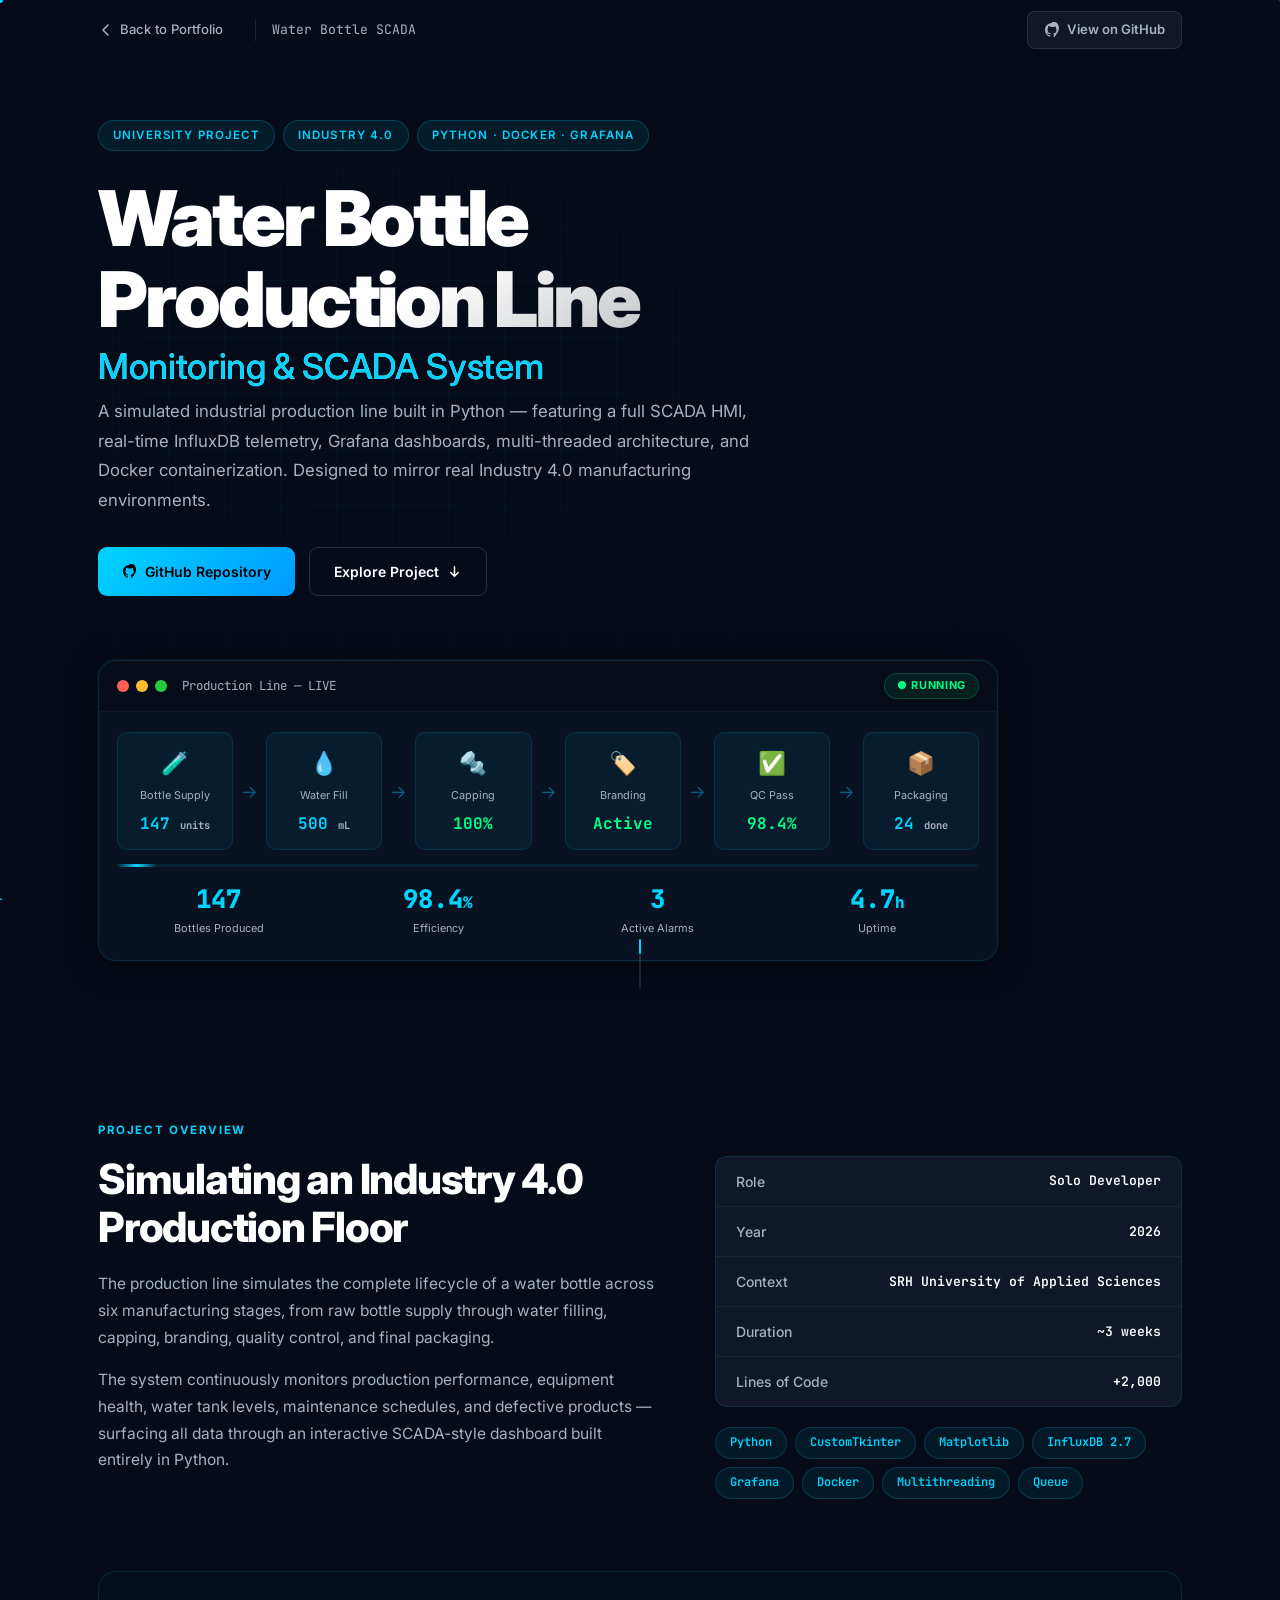
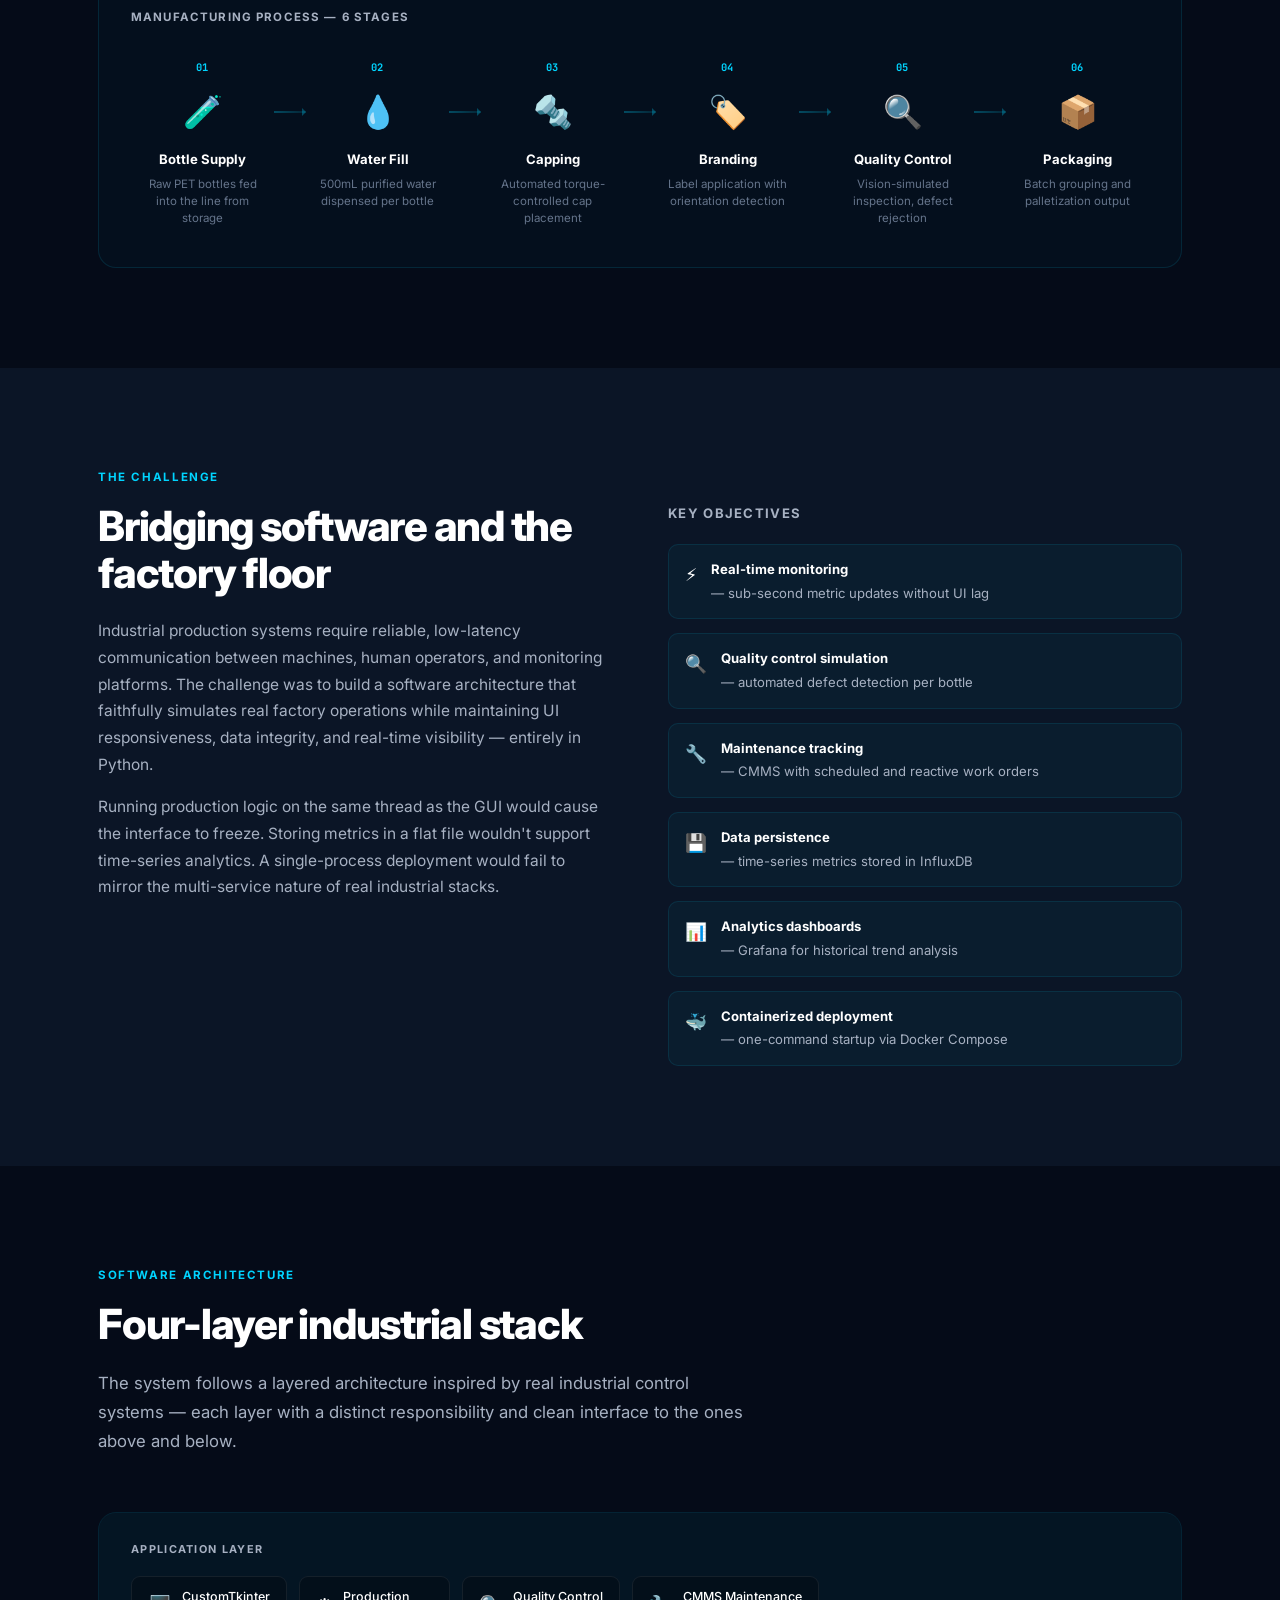
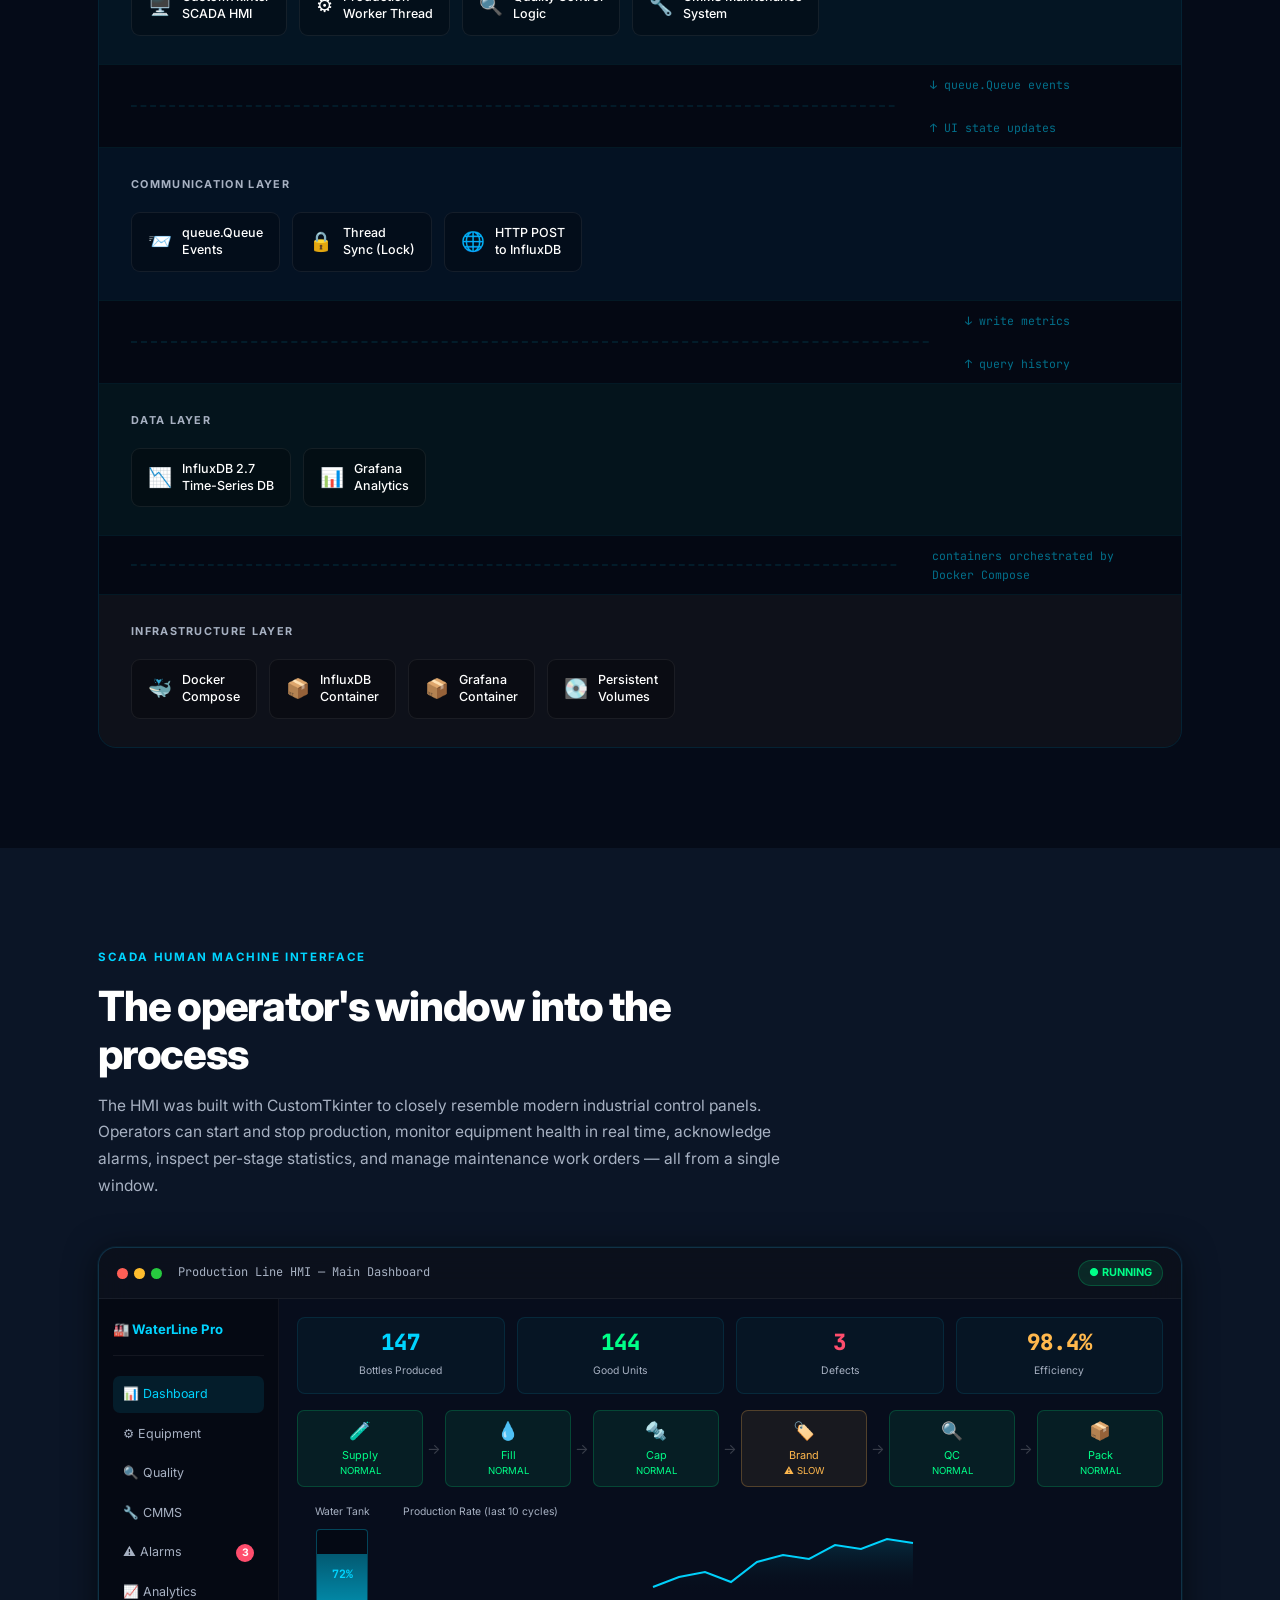
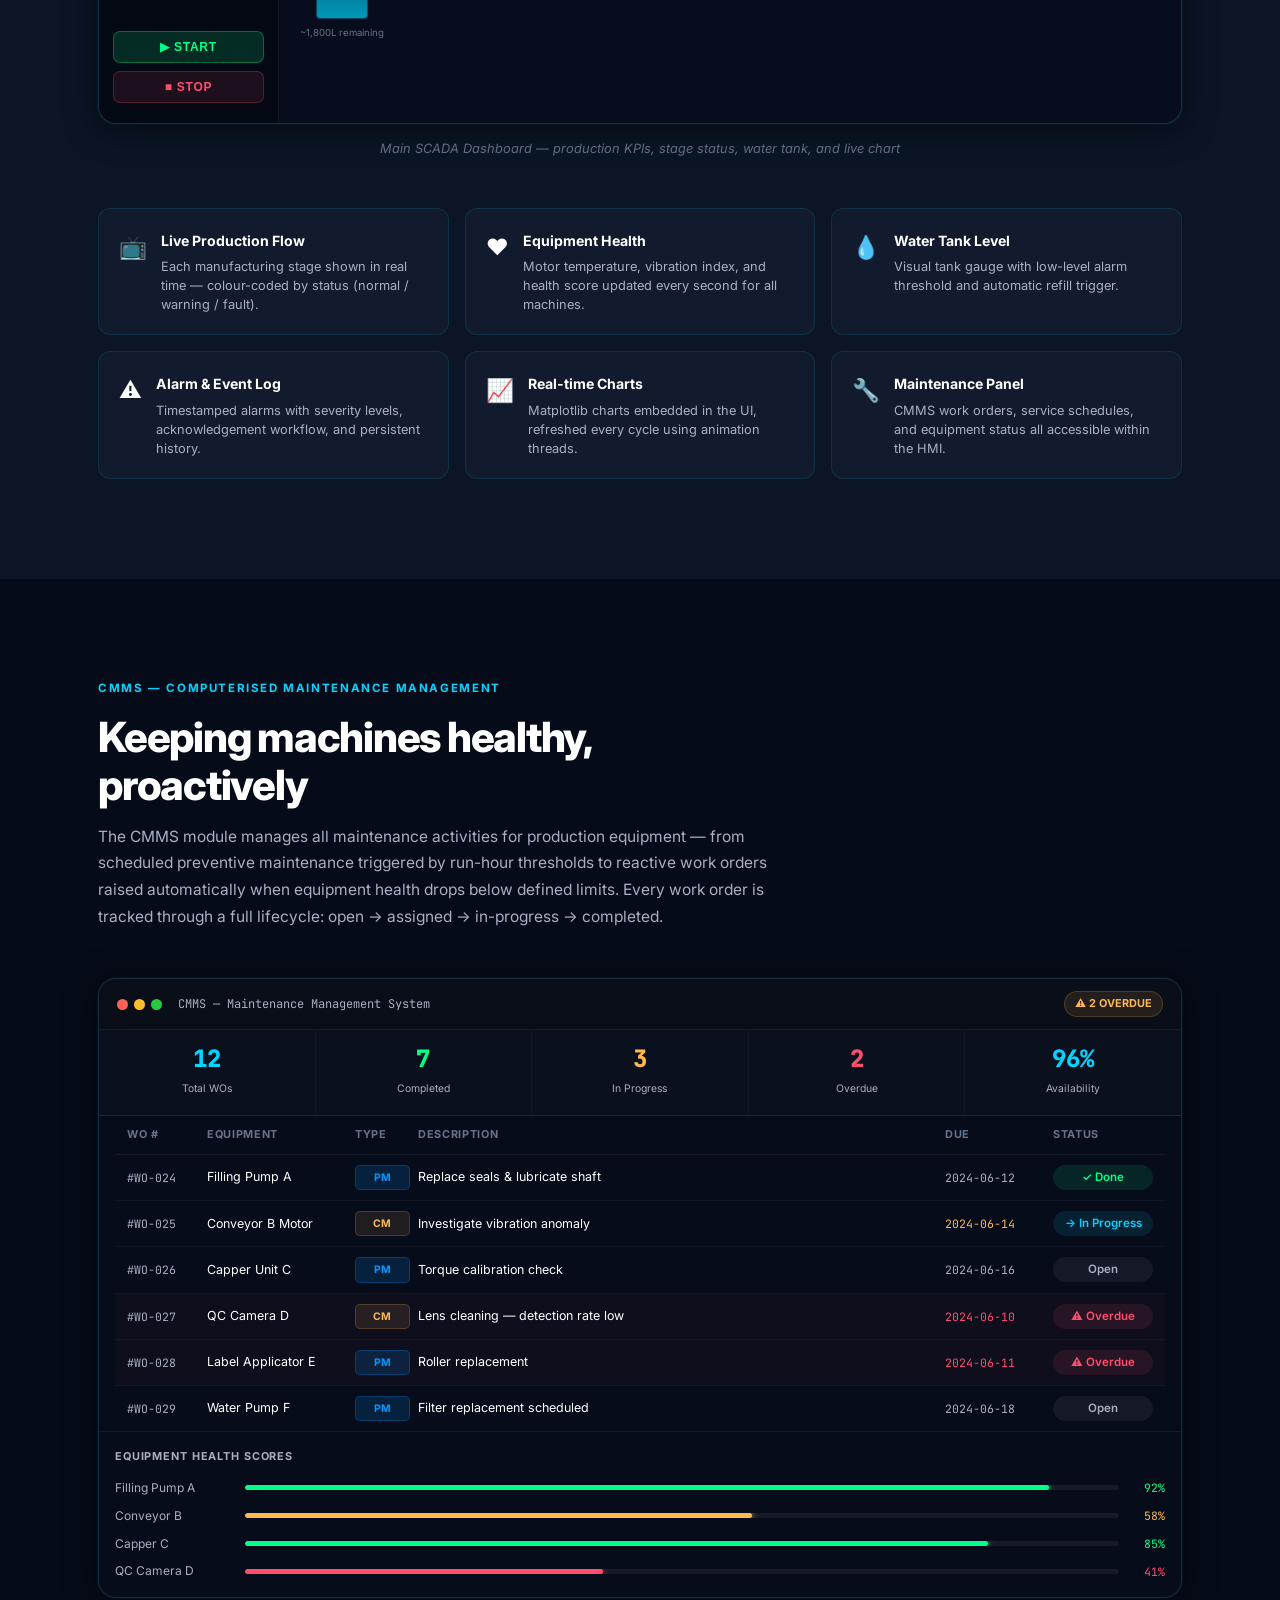
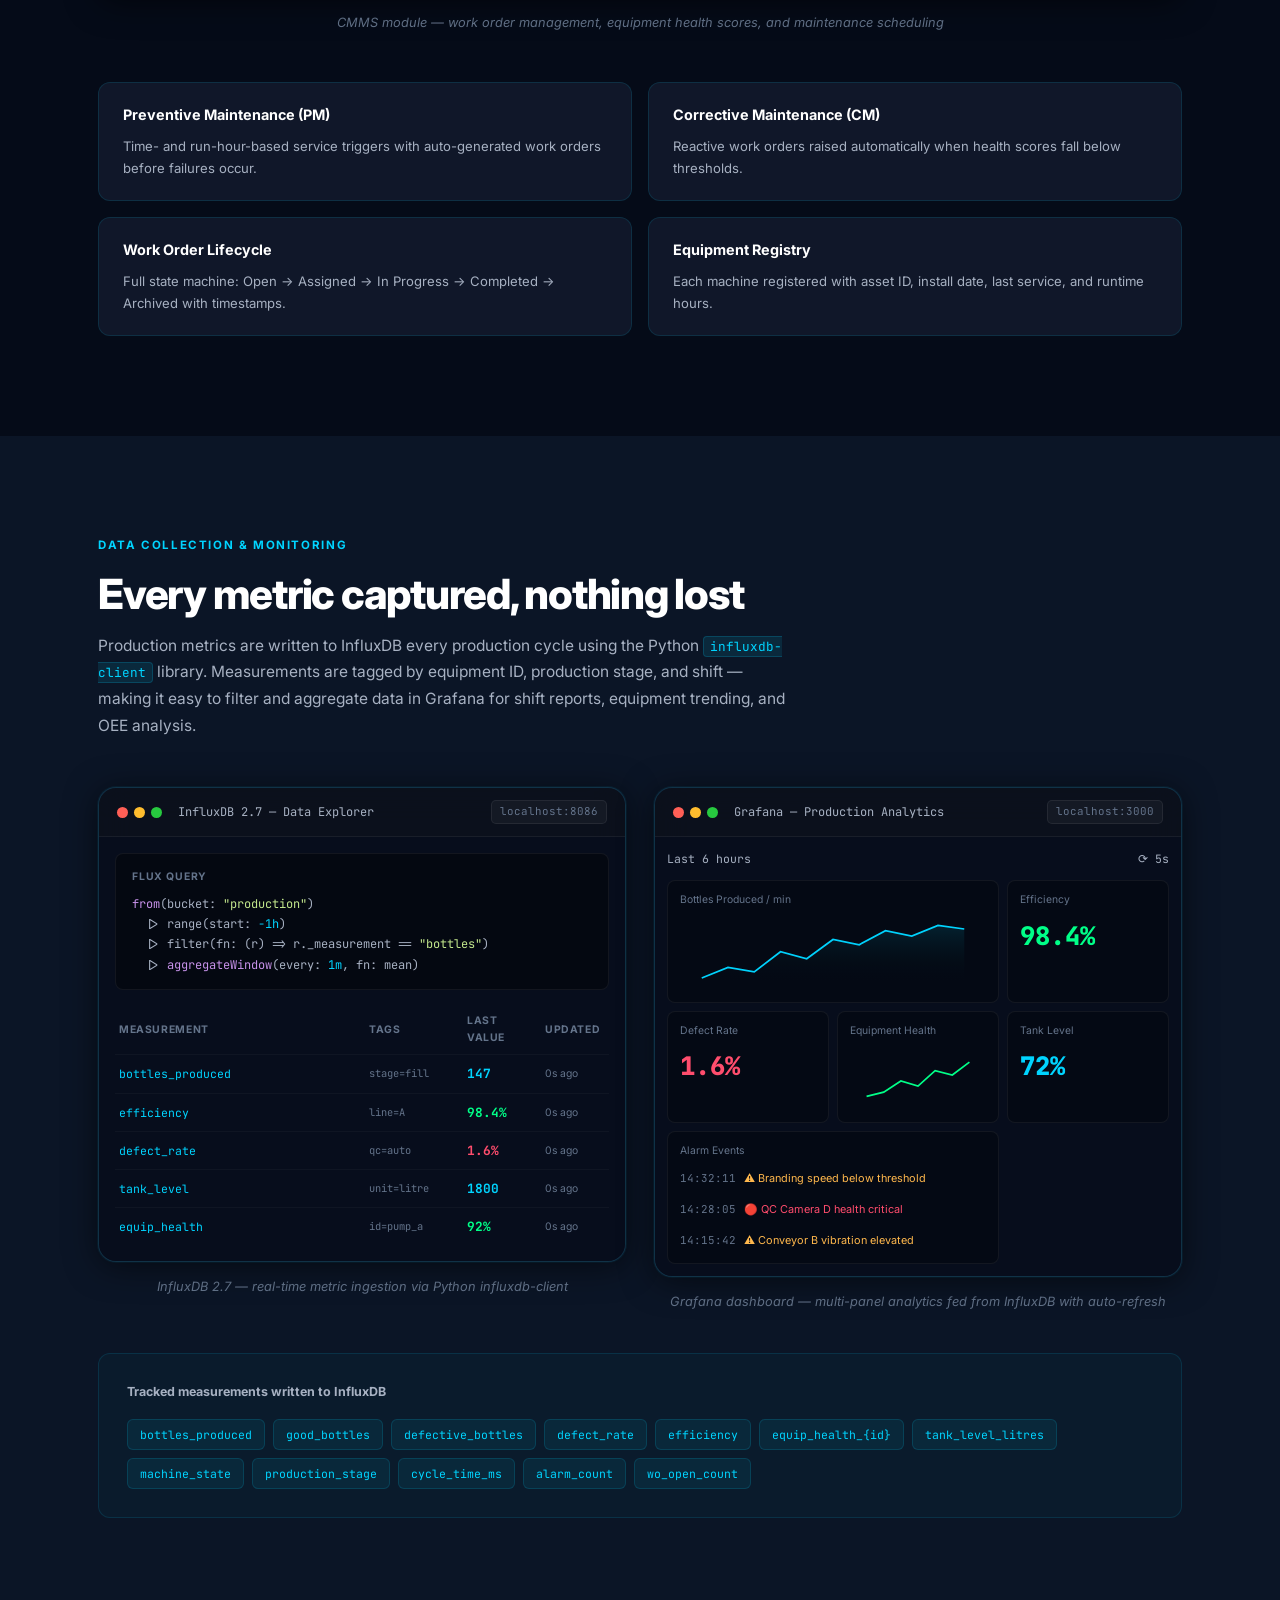
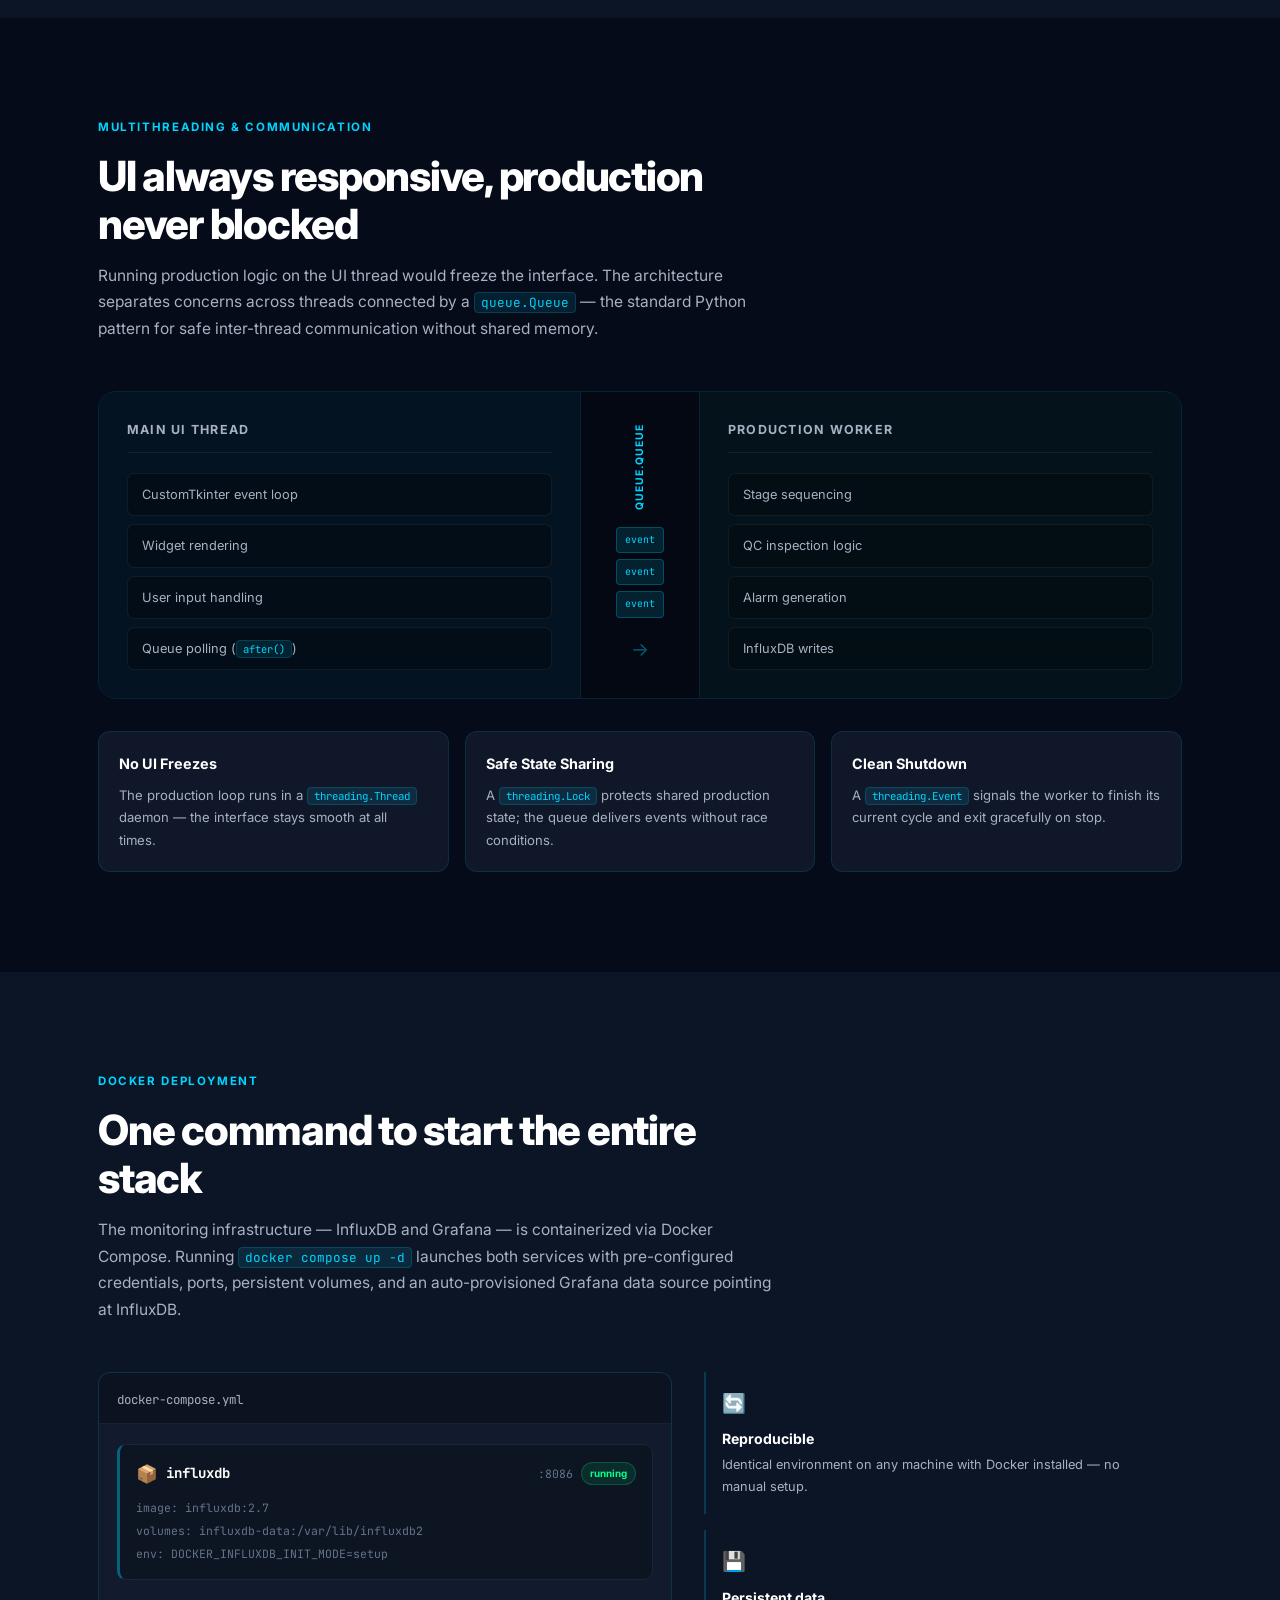
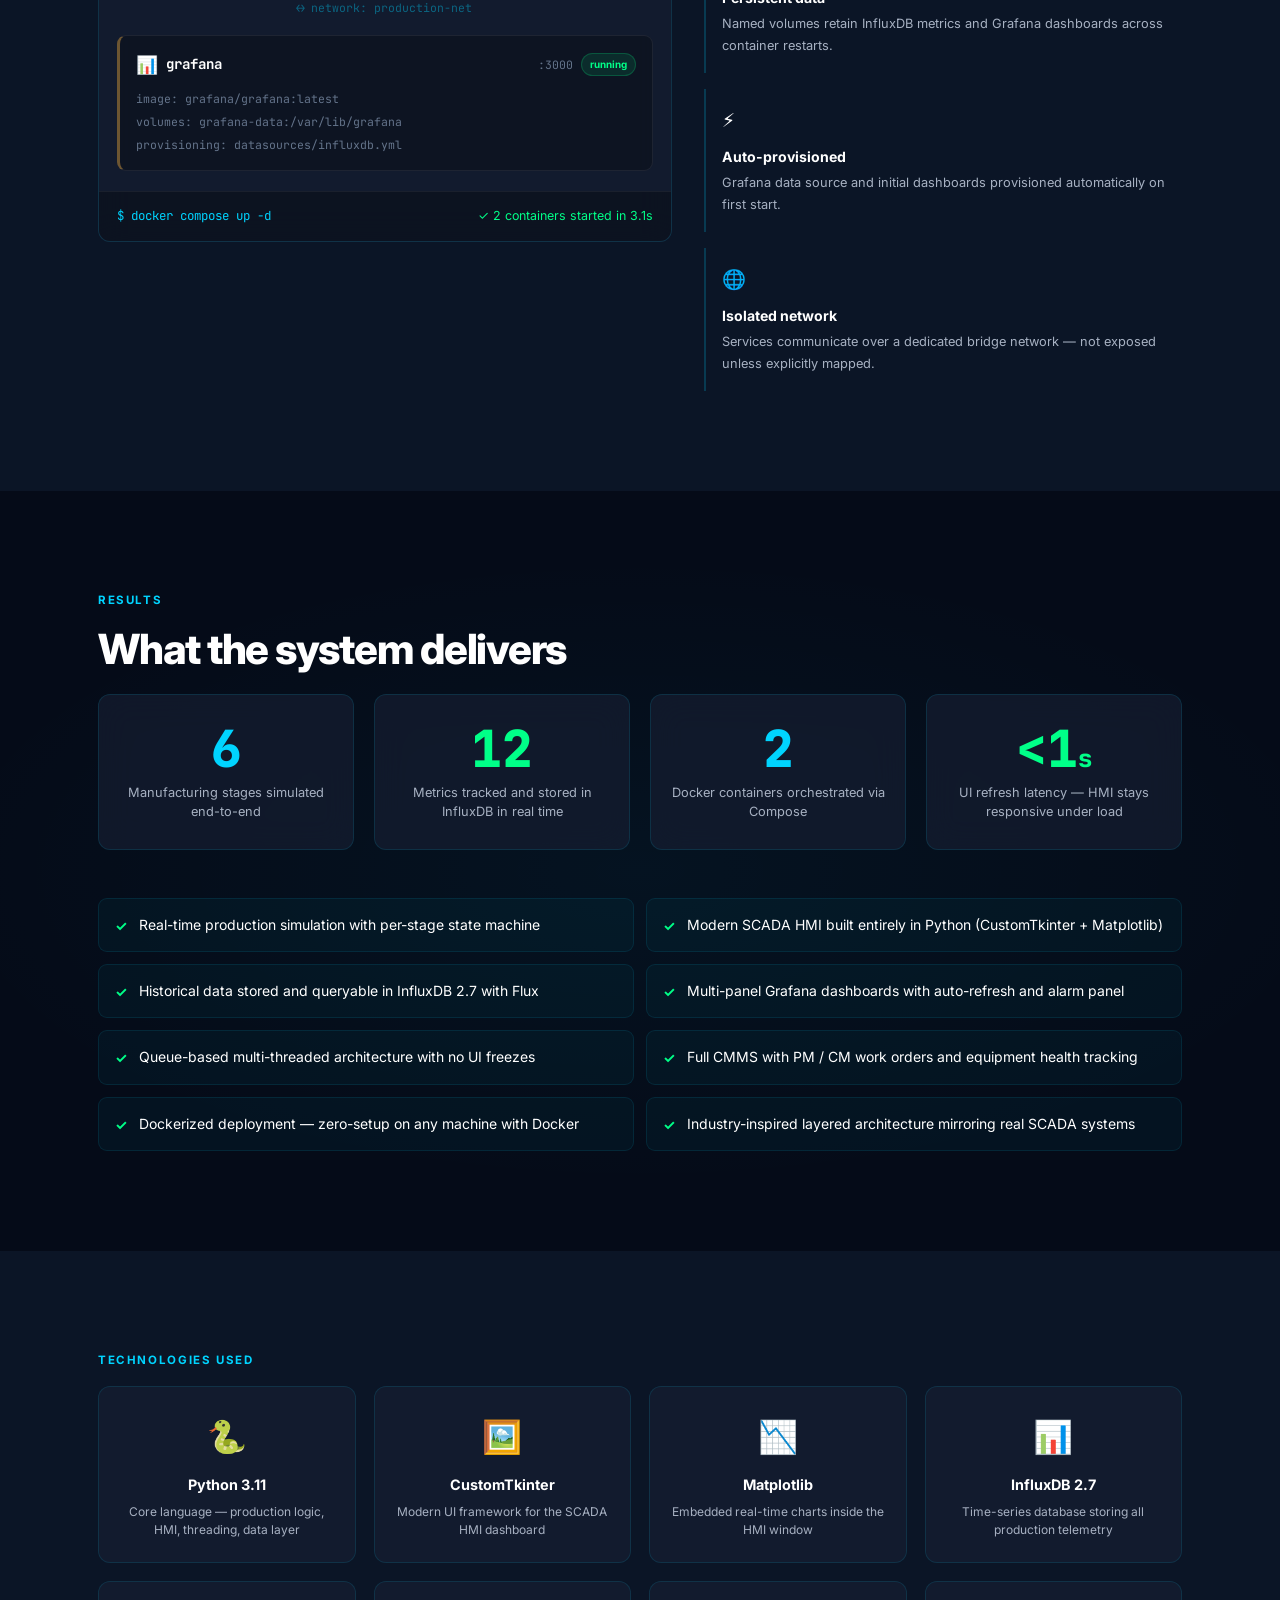
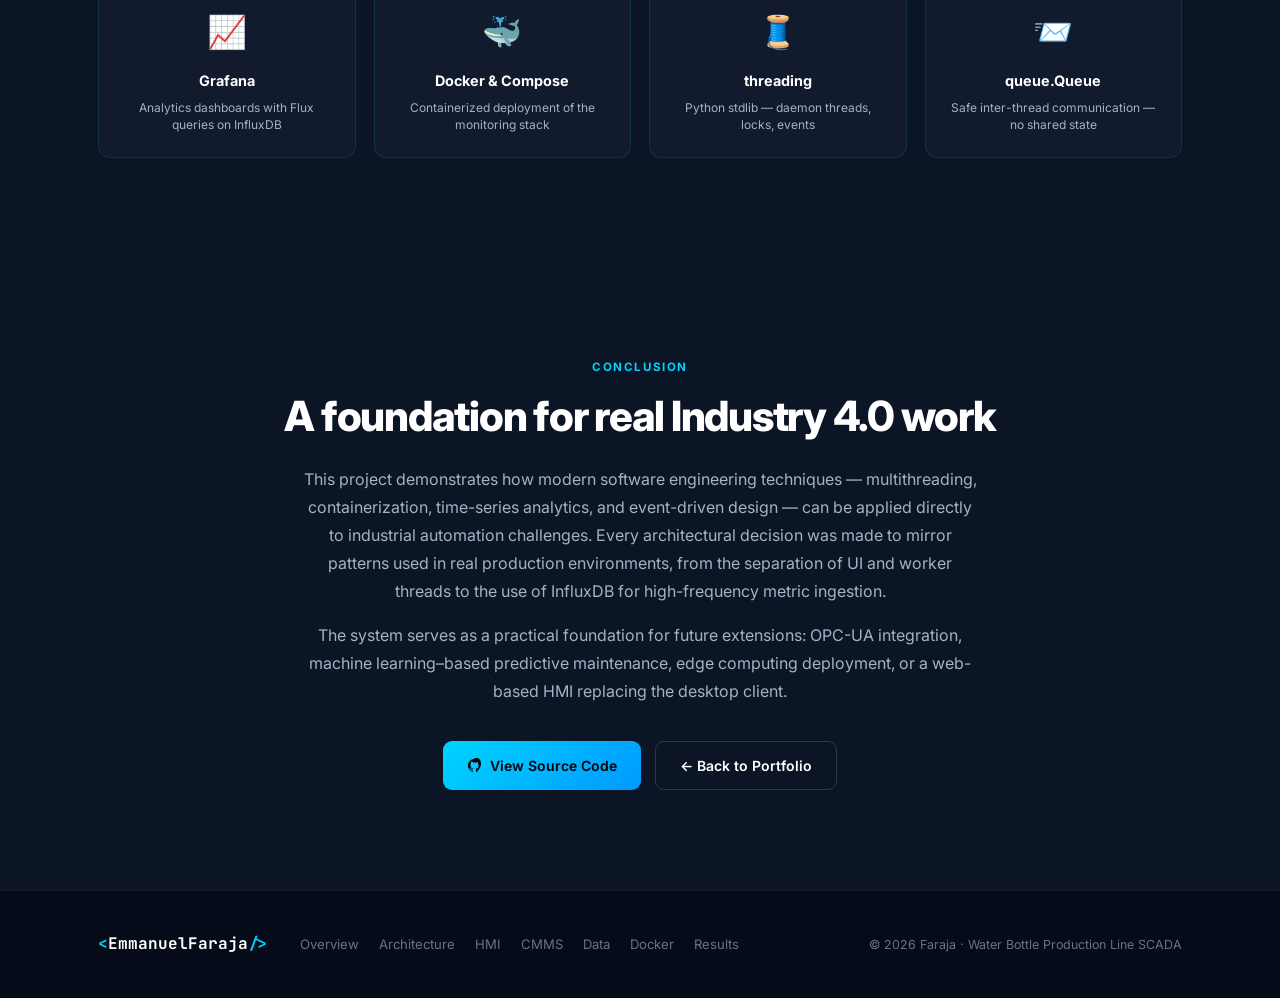
==== commit d38c0570: "Updated portfolio website" ====
--- a/waterbottle.html
+++ b/waterbottle.html
@@ -3,7 +3,7 @@
 <head>
   <meta charset="UTF-8" />
   <meta name="viewport" content="width=device-width, initial-scale=1.0" />
-  <title>Water Bottle Production Line — SCADA System</title>
+  <title>Water Bottle Production Line — System</title>
   <meta name="description" content="A simulated industrial water bottle production line featuring a Python SCADA HMI, InfluxDB, Grafana, Docker, and real-time monitoring." />
   <link rel="preconnect" href="https://fonts.googleapis.com" />
   <link rel="preconnect" href="https://fonts.gstatic.com" crossorigin />
@@ -20,7 +20,7 @@
         Back to Portfolio
       </a>
       <span class="nav-title">Water Bottle SCADA</span>
-      <a href="https://github.com/yourusername" target="_blank" rel="noopener" class="nav-gh">
+      <a href="https://github.com/EFaraja/WaterBottleProductionLine" target="_blank" rel="noopener" class="nav-gh">
         <svg width="16" height="16" viewBox="0 0 16 16" fill="none"><path d="M8 1C4.13 1 1 4.13 1 8c0 3.09 2.01 5.72 4.79 6.65.35.06.48-.15.48-.34v-1.19c-1.95.42-2.36-.94-2.36-.94-.32-.81-.78-1.02-.78-1.02-.64-.44.05-.43.05-.43.7.05 1.07.72 1.07.72.63 1.07 1.65.76 2.05.58.06-.45.25-.76.45-.94-1.56-.18-3.19-.78-3.19-3.46 0-.76.27-1.39.72-1.87-.07-.18-.31-.89.07-1.85 0 0 .59-.19 1.93.72A6.73 6.73 0 018 4.88c.6 0 1.2.08 1.76.24 1.34-.91 1.93-.72 1.93-.72.38.96.14 1.67.07 1.85.45.48.72 1.11.72 1.87 0 2.68-1.63 3.27-3.19 3.46.25.22.48.65.48 1.31v1.95c0 .19.13.41.48.34C12.99 11.72 15 9.09 15 6c0-3.87-3.13-7-7-7z" fill="currentColor"/></svg>
         View on GitHub
       </a>
@@ -45,7 +45,7 @@
         A simulated industrial production line built in Python — featuring a full SCADA HMI, real-time InfluxDB telemetry, Grafana dashboards, multi-threaded architecture, and Docker containerization. Designed to mirror real Industry 4.0 manufacturing environments.
       </p>
       <div class="hero-actions reveal">
-        <a href="https://github.com/yourusername" target="_blank" rel="noopener" class="btn btn-primary">
+        <a href="https://github.com/EFaraja/WaterBottleProductionLine" target="_blank" rel="noopener" class="btn btn-primary">
           <svg width="15" height="15" viewBox="0 0 16 16" fill="none"><path d="M8 1C4.13 1 1 4.13 1 8c0 3.09 2.01 5.72 4.79 6.65.35.06.48-.15.48-.34v-1.19c-1.95.42-2.36-.94-2.36-.94-.32-.81-.78-1.02-.78-1.02-.64-.44.05-.43.05-.43.7.05 1.07.72 1.07.72.63 1.07 1.65.76 2.05.58.06-.45.25-.76.45-.94-1.56-.18-3.19-.78-3.19-3.46 0-.76.27-1.39.72-1.87-.07-.18-.31-.89.07-1.85 0 0 .59-.19 1.93.72A6.73 6.73 0 018 4.88c.6 0 1.2.08 1.76.24 1.34-.91 1.93-.72 1.93-.72.38.96.14 1.67.07 1.85.45.48.72 1.11.72 1.87 0 2.68-1.63 3.27-3.19 3.46.25.22.48.65.48 1.31v1.95c0 .19.13.41.48.34C12.99 11.72 15 9.09 15 6c0-3.87-3.13-7-7-7z" fill="currentColor"/></svg>
           GitHub Repository
         </a>
@@ -131,10 +131,10 @@
         <div class="overview-meta reveal">
           <div class="meta-block glass-card">
             <div class="meta-row"><span class="meta-k">Role</span><span class="meta-v">Solo Developer</span></div>
-            <div class="meta-row"><span class="meta-k">Year</span><span class="meta-v">2024</span></div>
-            <div class="meta-row"><span class="meta-k">Context</span><span class="meta-v">University Capstone</span></div>
-            <div class="meta-row"><span class="meta-k">Duration</span><span class="meta-v">~6 weeks</span></div>
-            <div class="meta-row"><span class="meta-k">Lines of Code</span><span class="meta-v">~2,400</span></div>
+            <div class="meta-row"><span class="meta-k">Year</span><span class="meta-v">2026</span></div>
+            <div class="meta-row"><span class="meta-k">Context</span><span class="meta-v">SRH University of Applied Sciences</span></div>
+            <div class="meta-row"><span class="meta-k">Duration</span><span class="meta-v">~3 weeks</span></div>
+            <div class="meta-row"><span class="meta-k">Lines of Code</span><span class="meta-v">+2,000</span></div>
           </div>
           <div class="tech-chips">
             <span class="chip">Python</span><span class="chip">CustomTkinter</span><span class="chip">Matplotlib</span>
@@ -949,7 +949,7 @@
     <div class="container">
       <div class="footer-inner">
         <a href="index.html" class="nav-logo">
-          <span class="logo-bracket">&lt;</span>YourName<span class="logo-bracket">/&gt;</span>
+          <span class="logo-bracket">&lt;</span>EmmanuelFaraja<span class="logo-bracket">/&gt;</span>
         </a>
         <nav class="footer-nav">
           <a href="#overview">Overview</a>
@@ -960,7 +960,7 @@
           <a href="#docker">Docker</a>
           <a href="#results">Results</a>
         </nav>
-        <p class="footer-copy">© <span id="year"></span> Your Name · Water Bottle Production Line SCADA</p>
+        <p class="footer-copy">© <span id="year"></span> Faraja · Water Bottle Production Line SCADA</p>
       </div>
     </div>
   </footer>
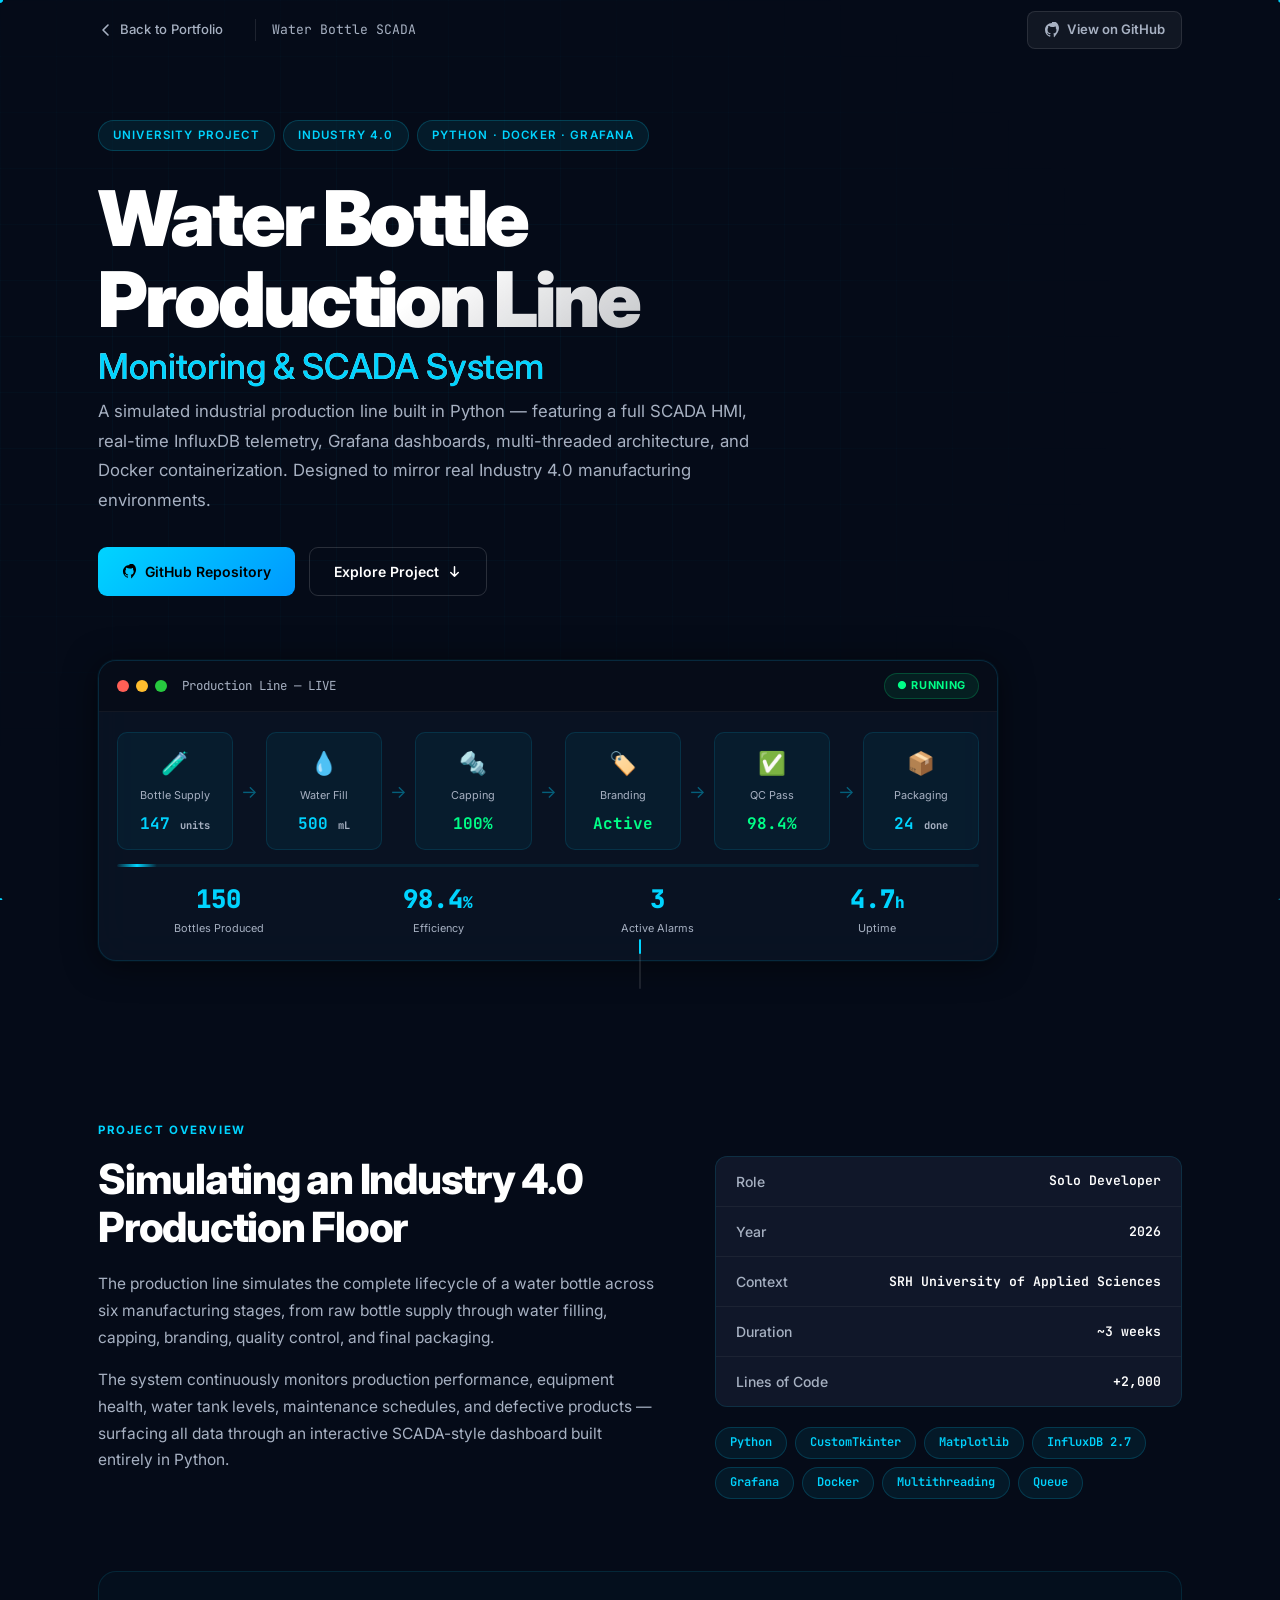
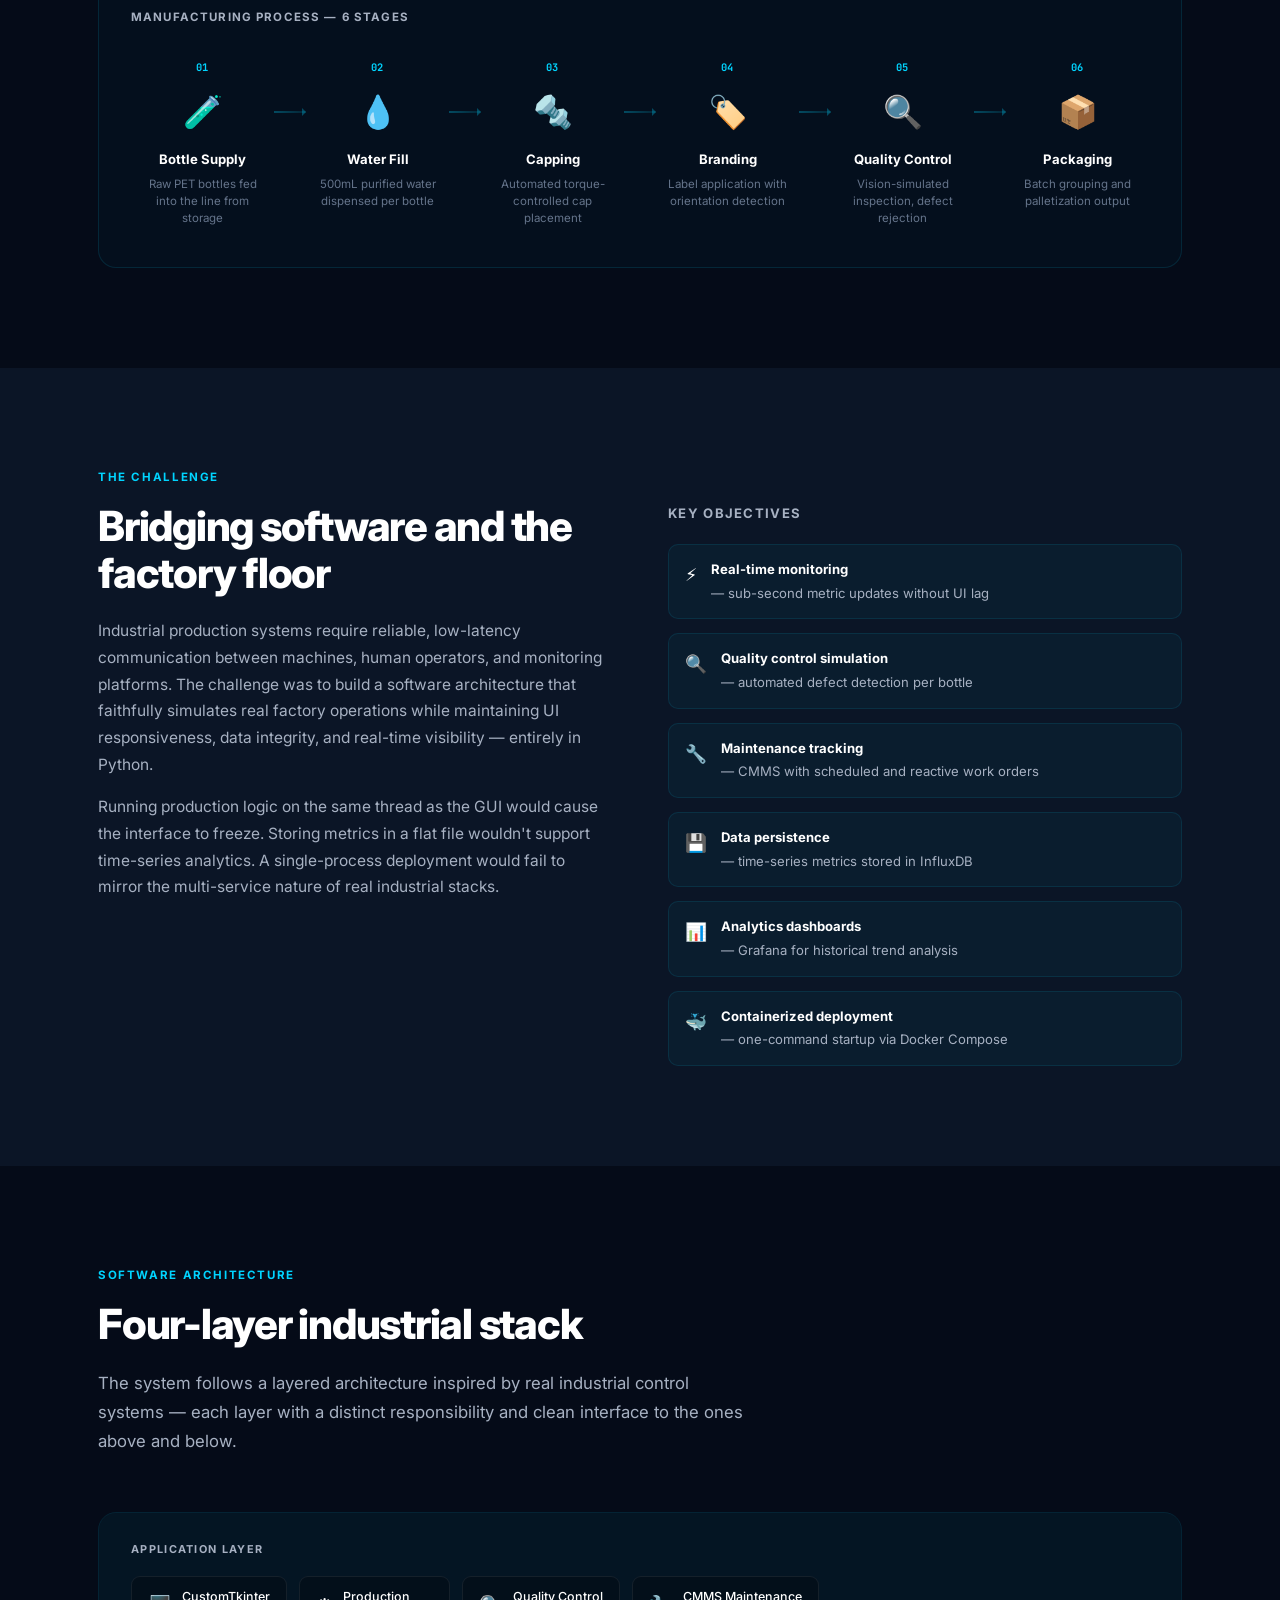
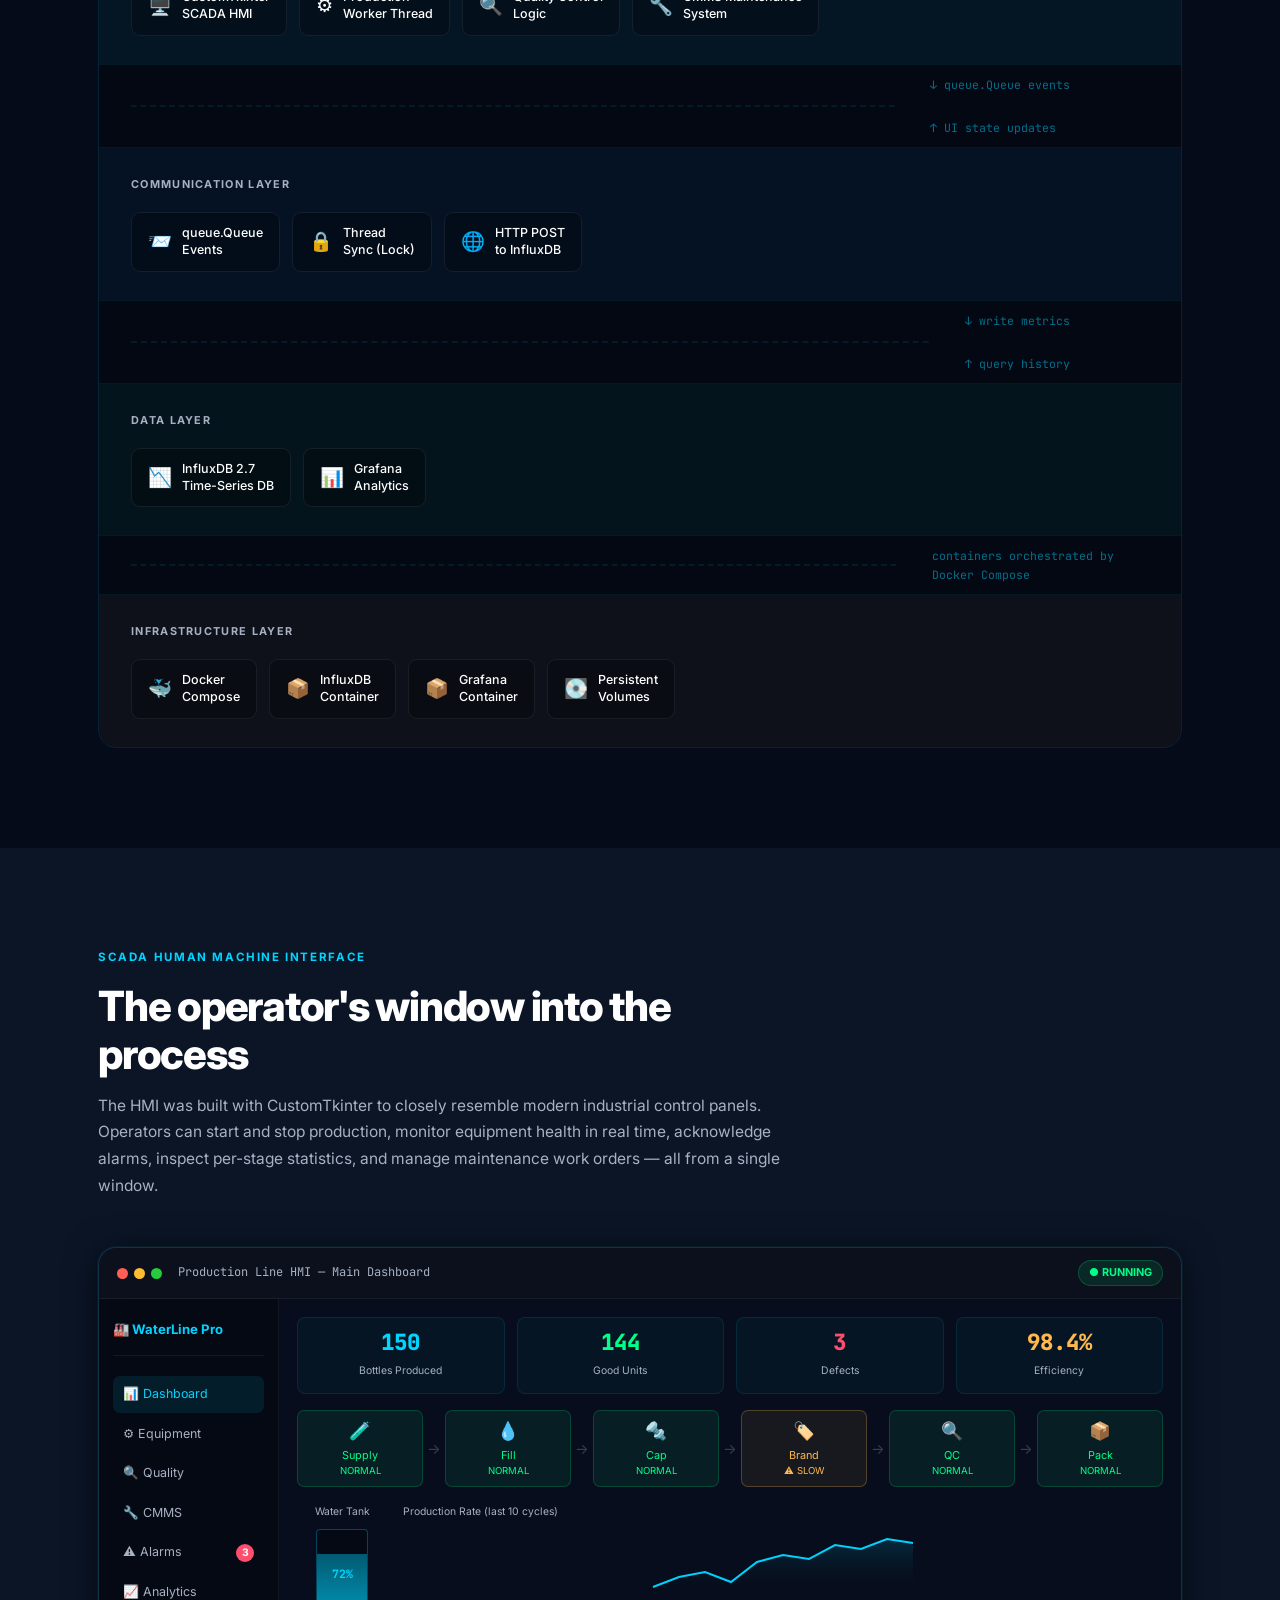
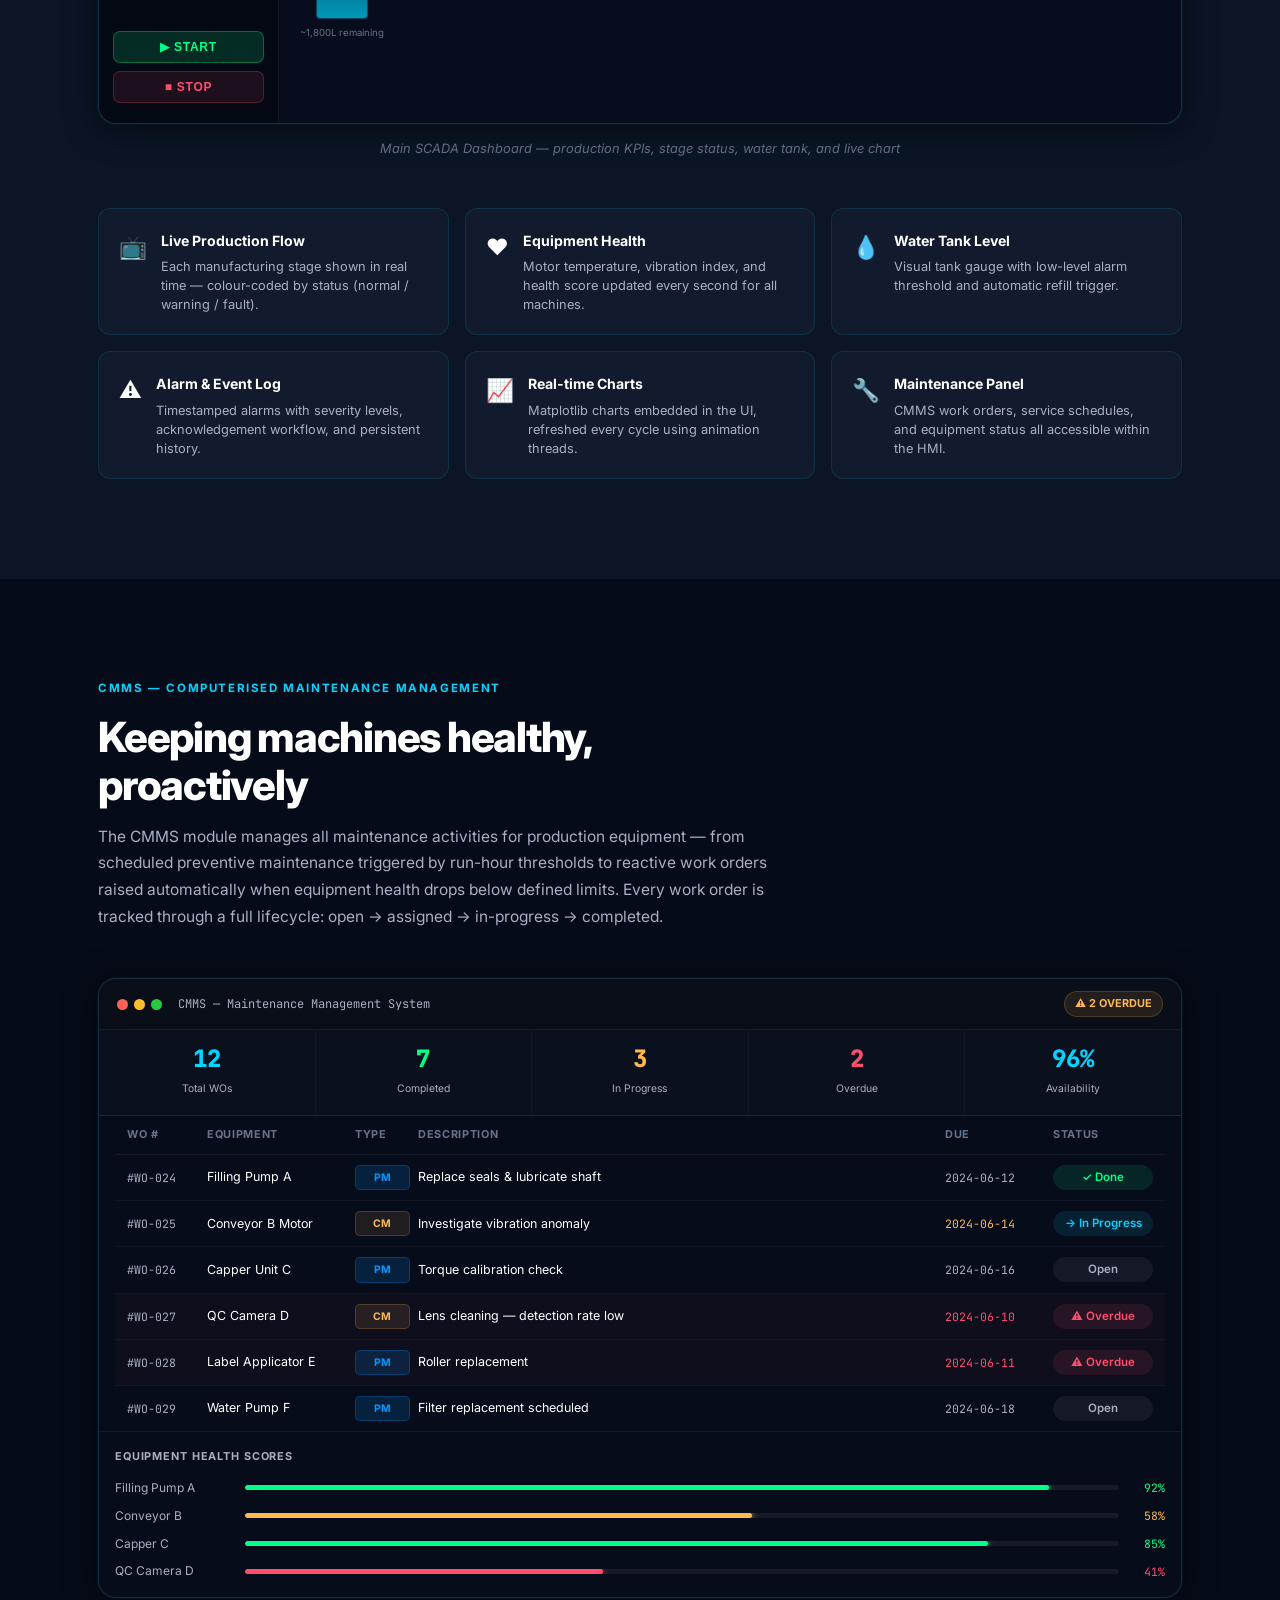
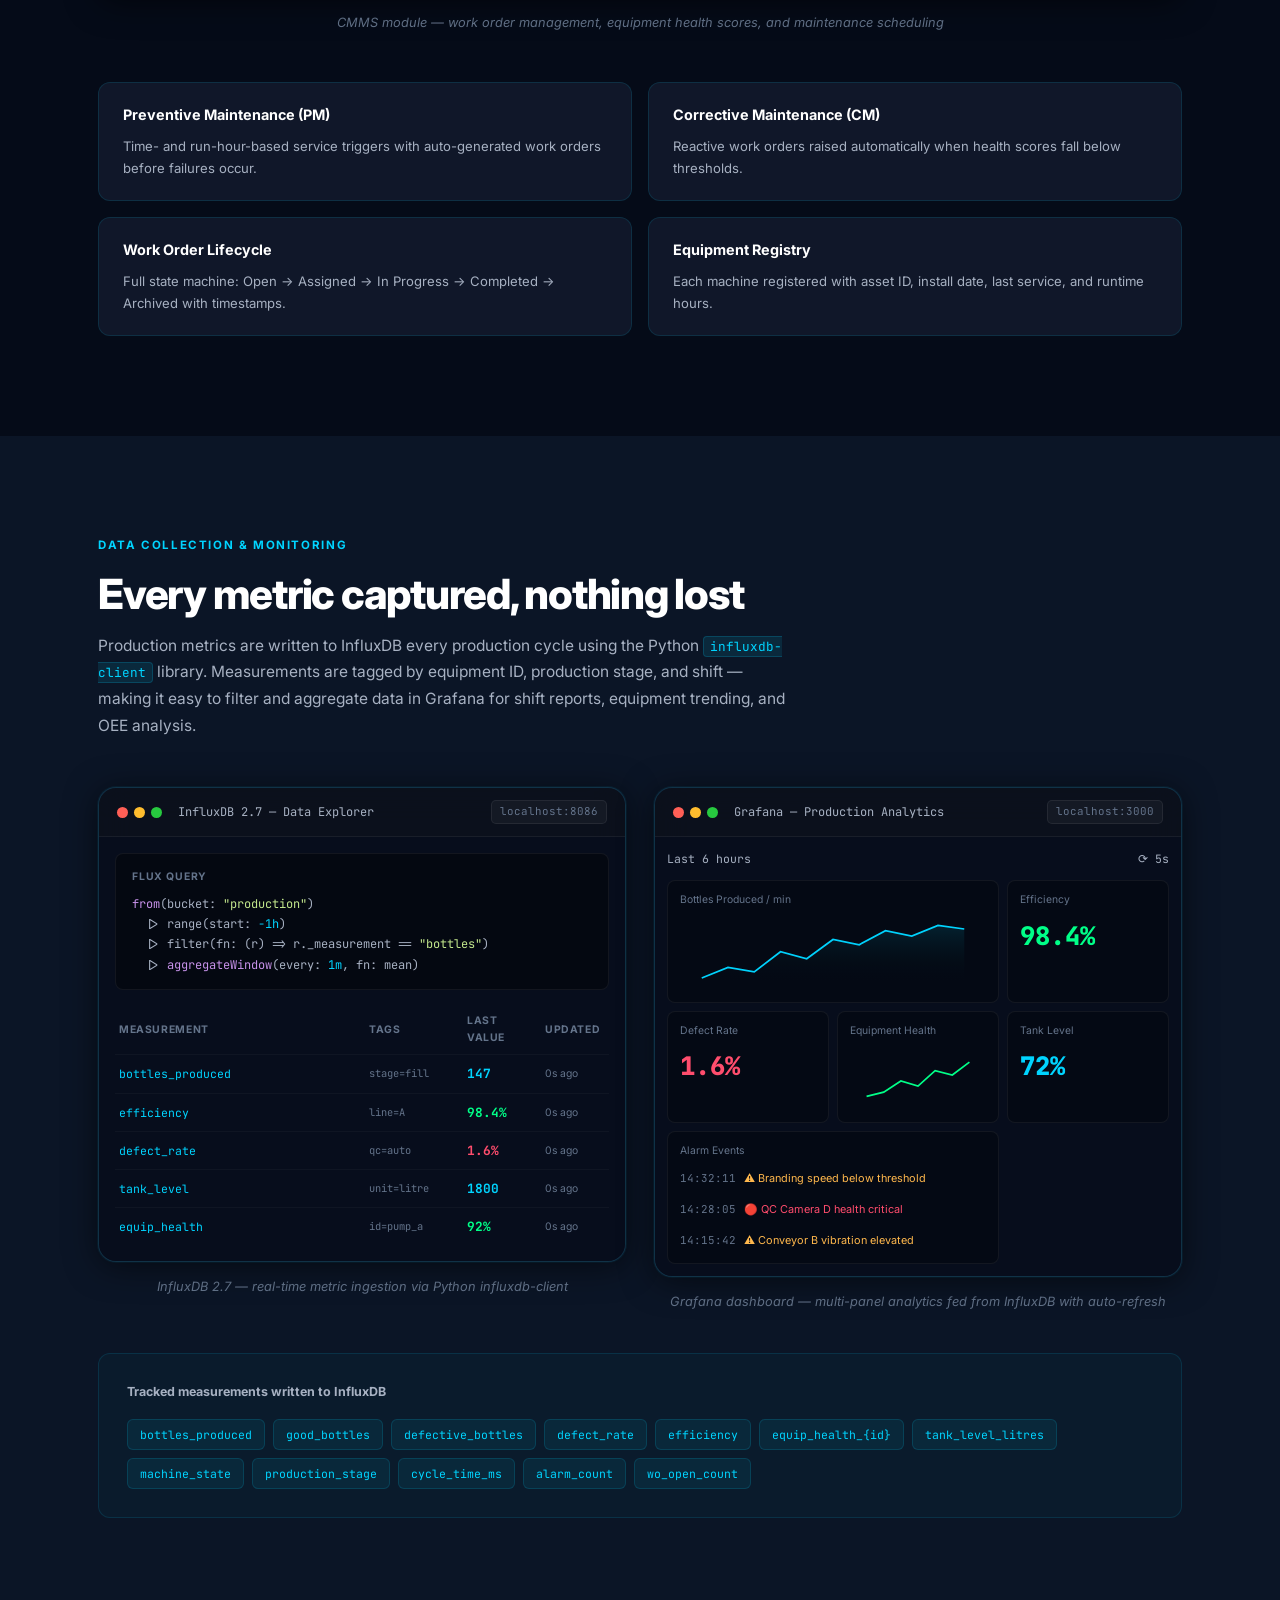
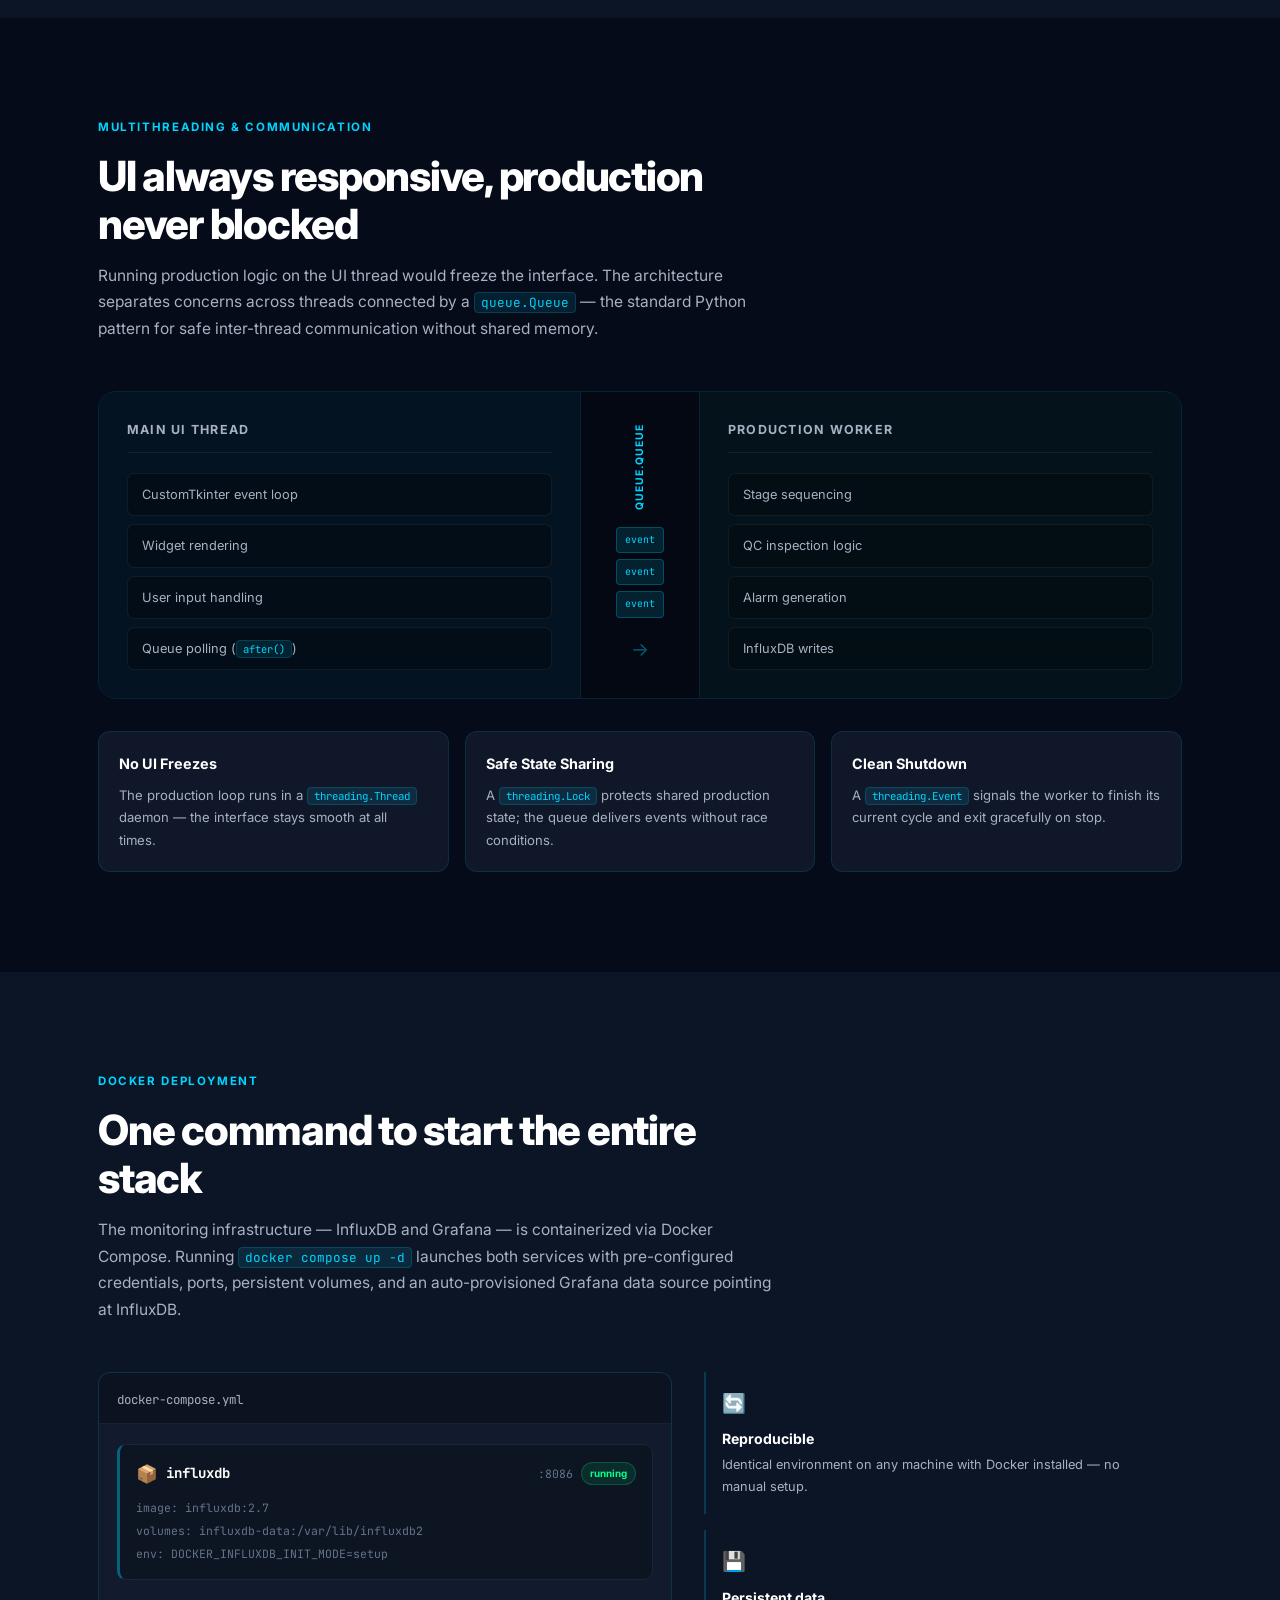
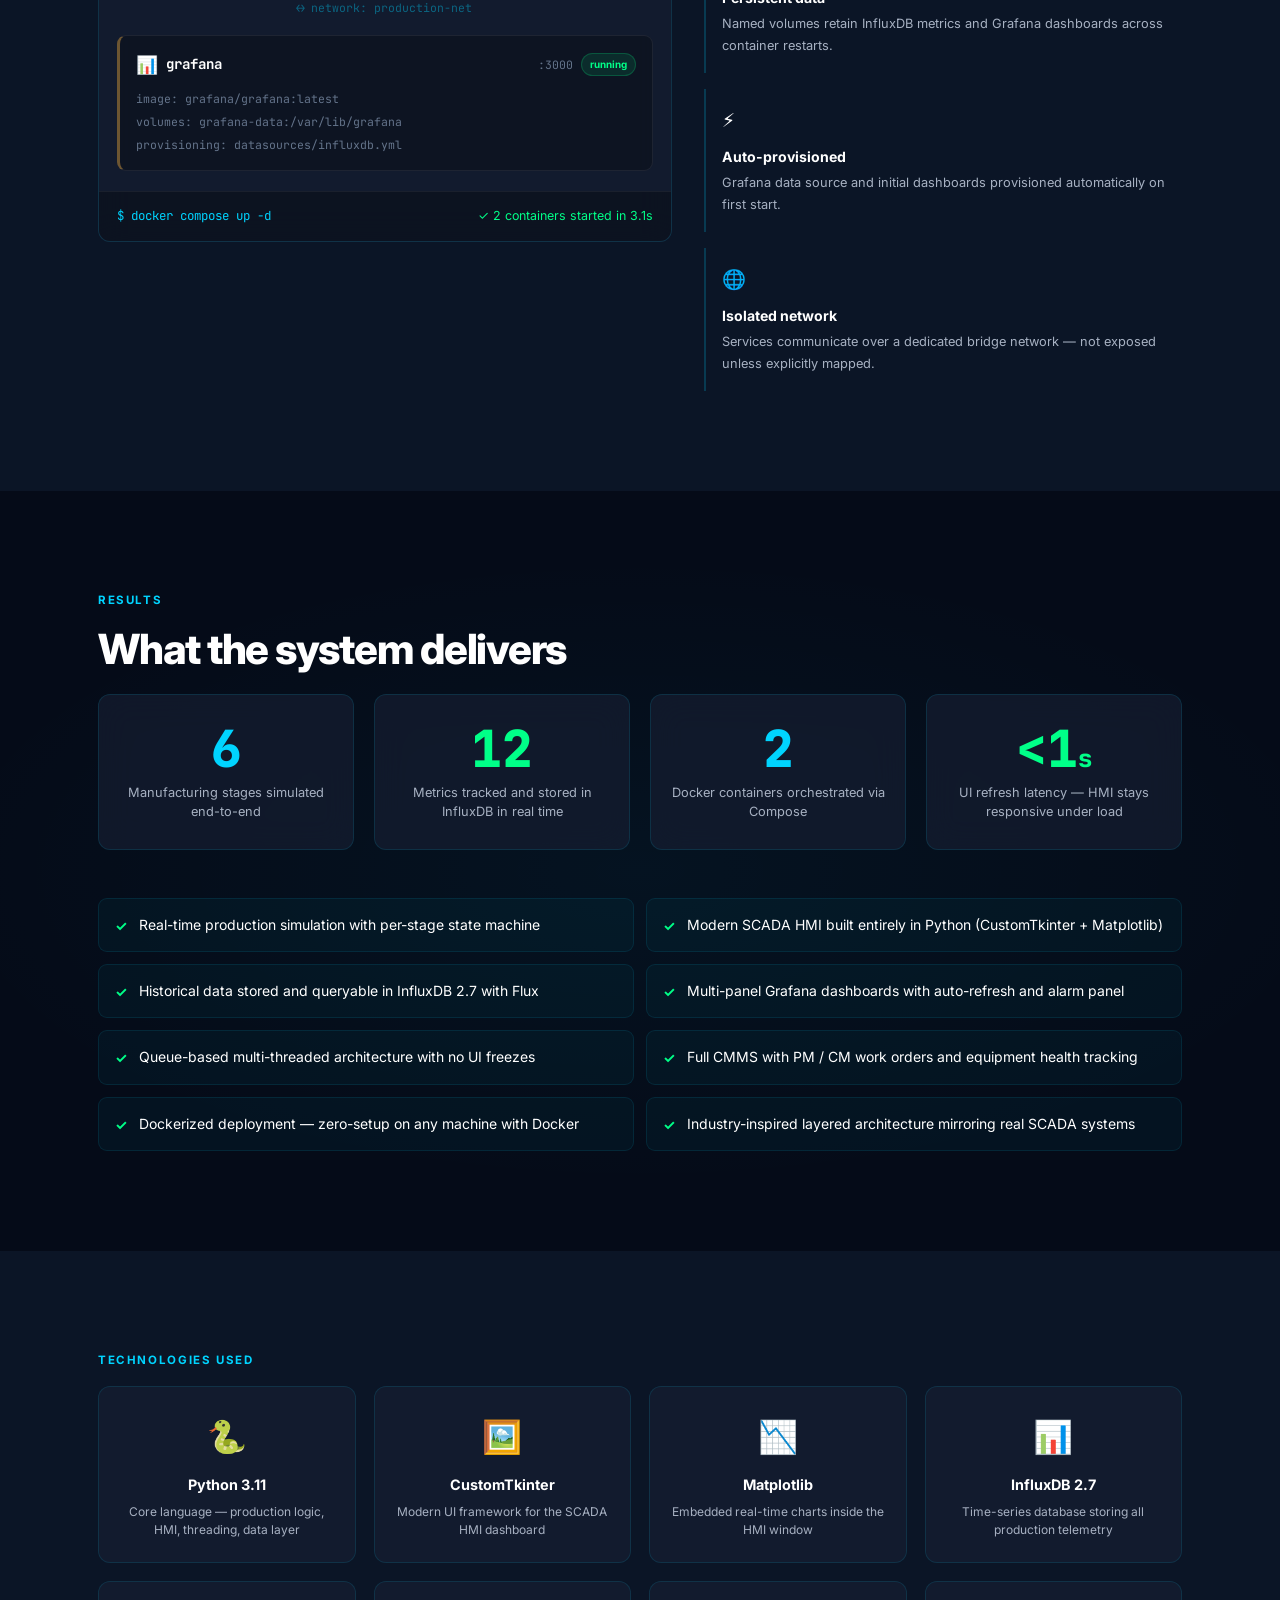
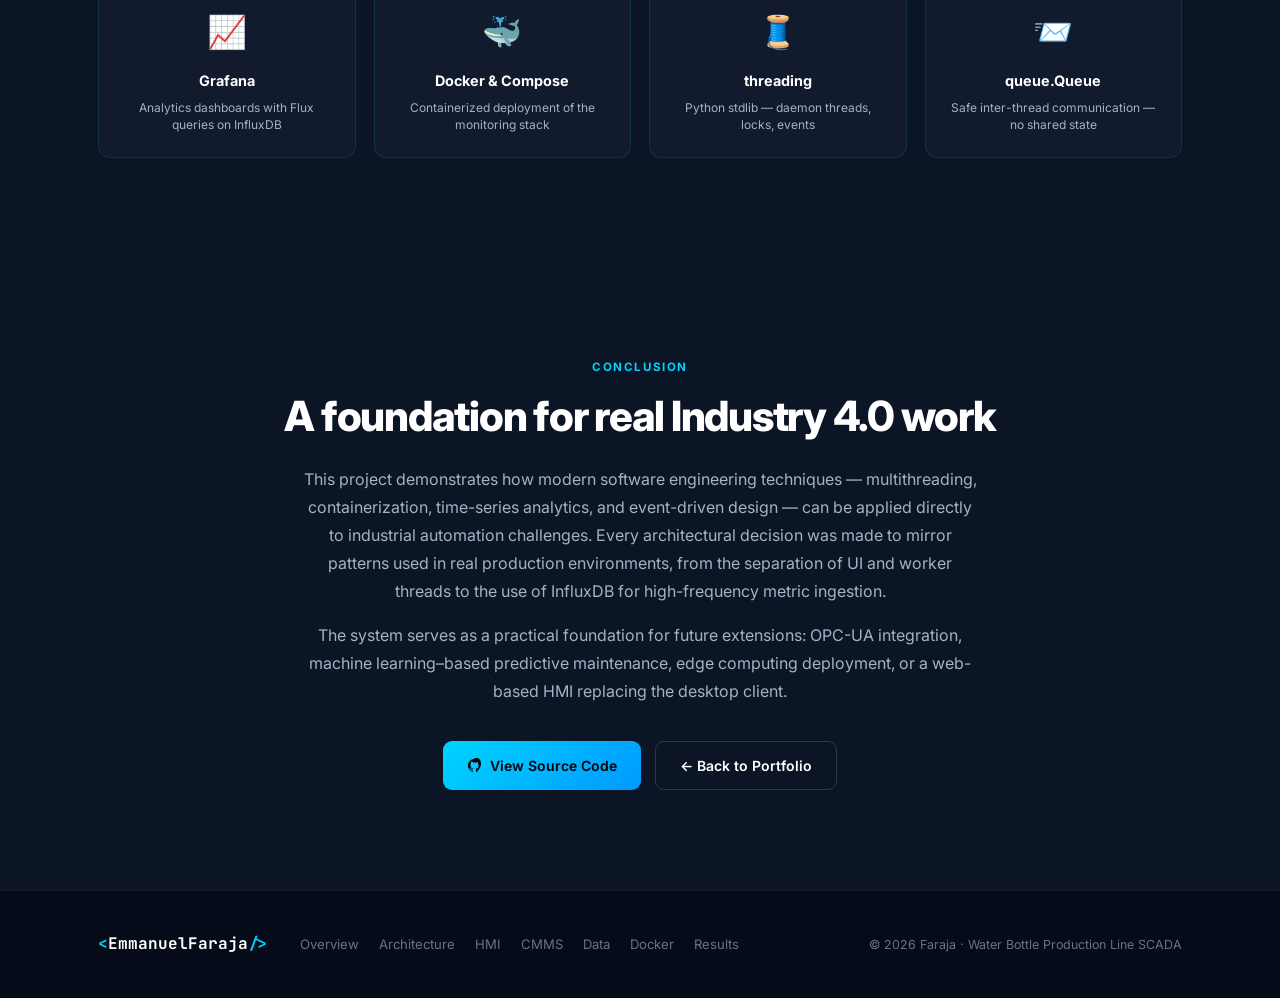
==== commit 6b05c4ba: "Updated portfolio website" ====
--- a/waterbottle.html
+++ b/waterbottle.html
@@ -934,7 +934,7 @@
         <p class="conclusion-body">This project demonstrates how modern software engineering techniques — multithreading, containerization, time-series analytics, and event-driven design — can be applied directly to industrial automation challenges. Every architectural decision was made to mirror patterns used in real production environments, from the separation of UI and worker threads to the use of InfluxDB for high-frequency metric ingestion.</p>
         <p class="conclusion-body">The system serves as a practical foundation for future extensions: OPC-UA integration, machine learning–based predictive maintenance, edge computing deployment, or a web-based HMI replacing the desktop client.</p>
         <div class="conclusion-actions">
-          <a href="https://github.com/yourusername" target="_blank" rel="noopener" class="btn btn-primary">
+          <a href="https://github.com/EFaraja/WaterBottleProductionLine" target="_blank" rel="noopener" class="btn btn-primary">
             <svg width="15" height="15" viewBox="0 0 16 16" fill="none"><path d="M8 1C4.13 1 1 4.13 1 8c0 3.09 2.01 5.72 4.79 6.65.35.06.48-.15.48-.34v-1.19c-1.95.42-2.36-.94-2.36-.94-.32-.81-.78-1.02-.78-1.02-.64-.44.05-.43.05-.43.7.05 1.07.72 1.07.72.63 1.07 1.65.76 2.05.58.06-.45.25-.76.45-.94-1.56-.18-3.19-.78-3.19-3.46 0-.76.27-1.39.72-1.87-.07-.18-.31-.89.07-1.85 0 0 .59-.19 1.93.72A6.73 6.73 0 018 4.88c.6 0 1.2.08 1.76.24 1.34-.91 1.93-.72 1.93-.72.38.96.14 1.67.07 1.85.45.48.72 1.11.72 1.87 0 2.68-1.63 3.27-3.19 3.46.25.22.48.65.48 1.31v1.95c0 .19.13.41.48.34C12.99 11.72 15 9.09 15 6c0-3.87-3.13-7-7-7z" fill="currentColor"/></svg>
             View Source Code
           </a>
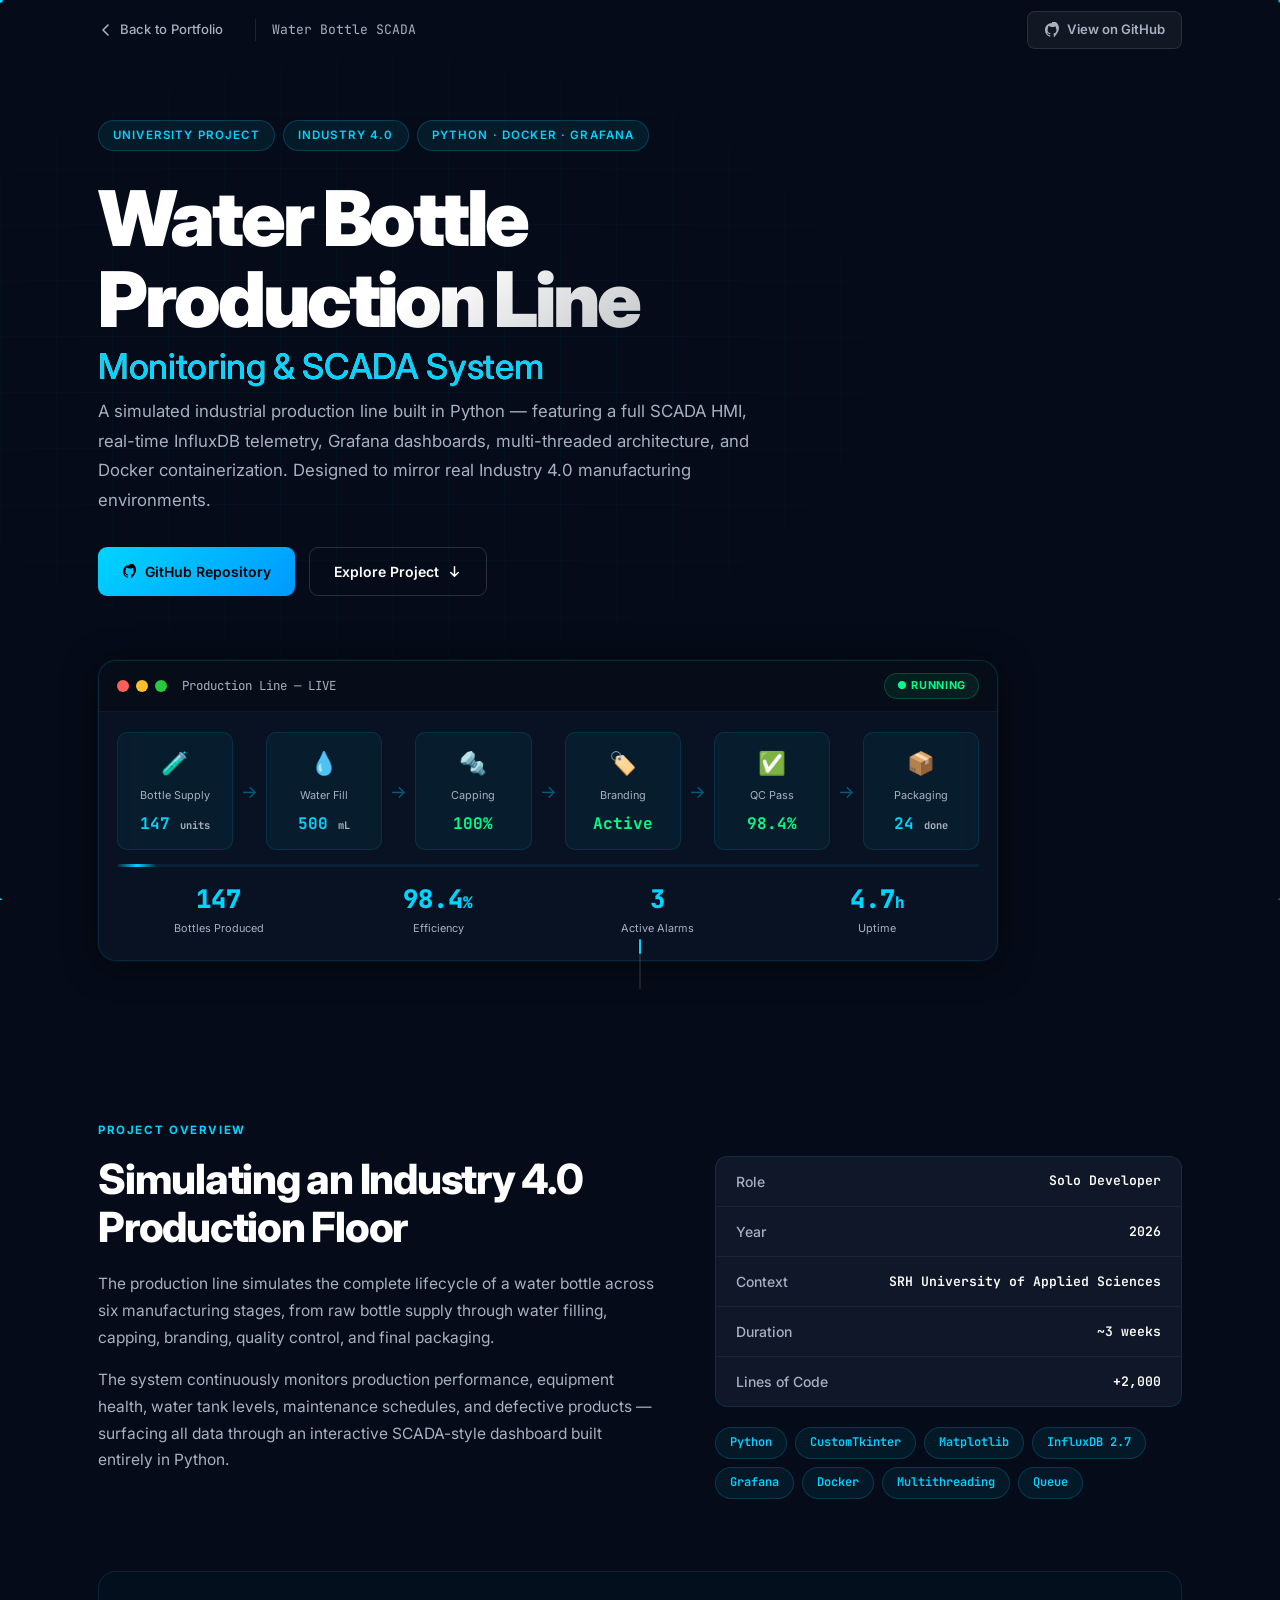
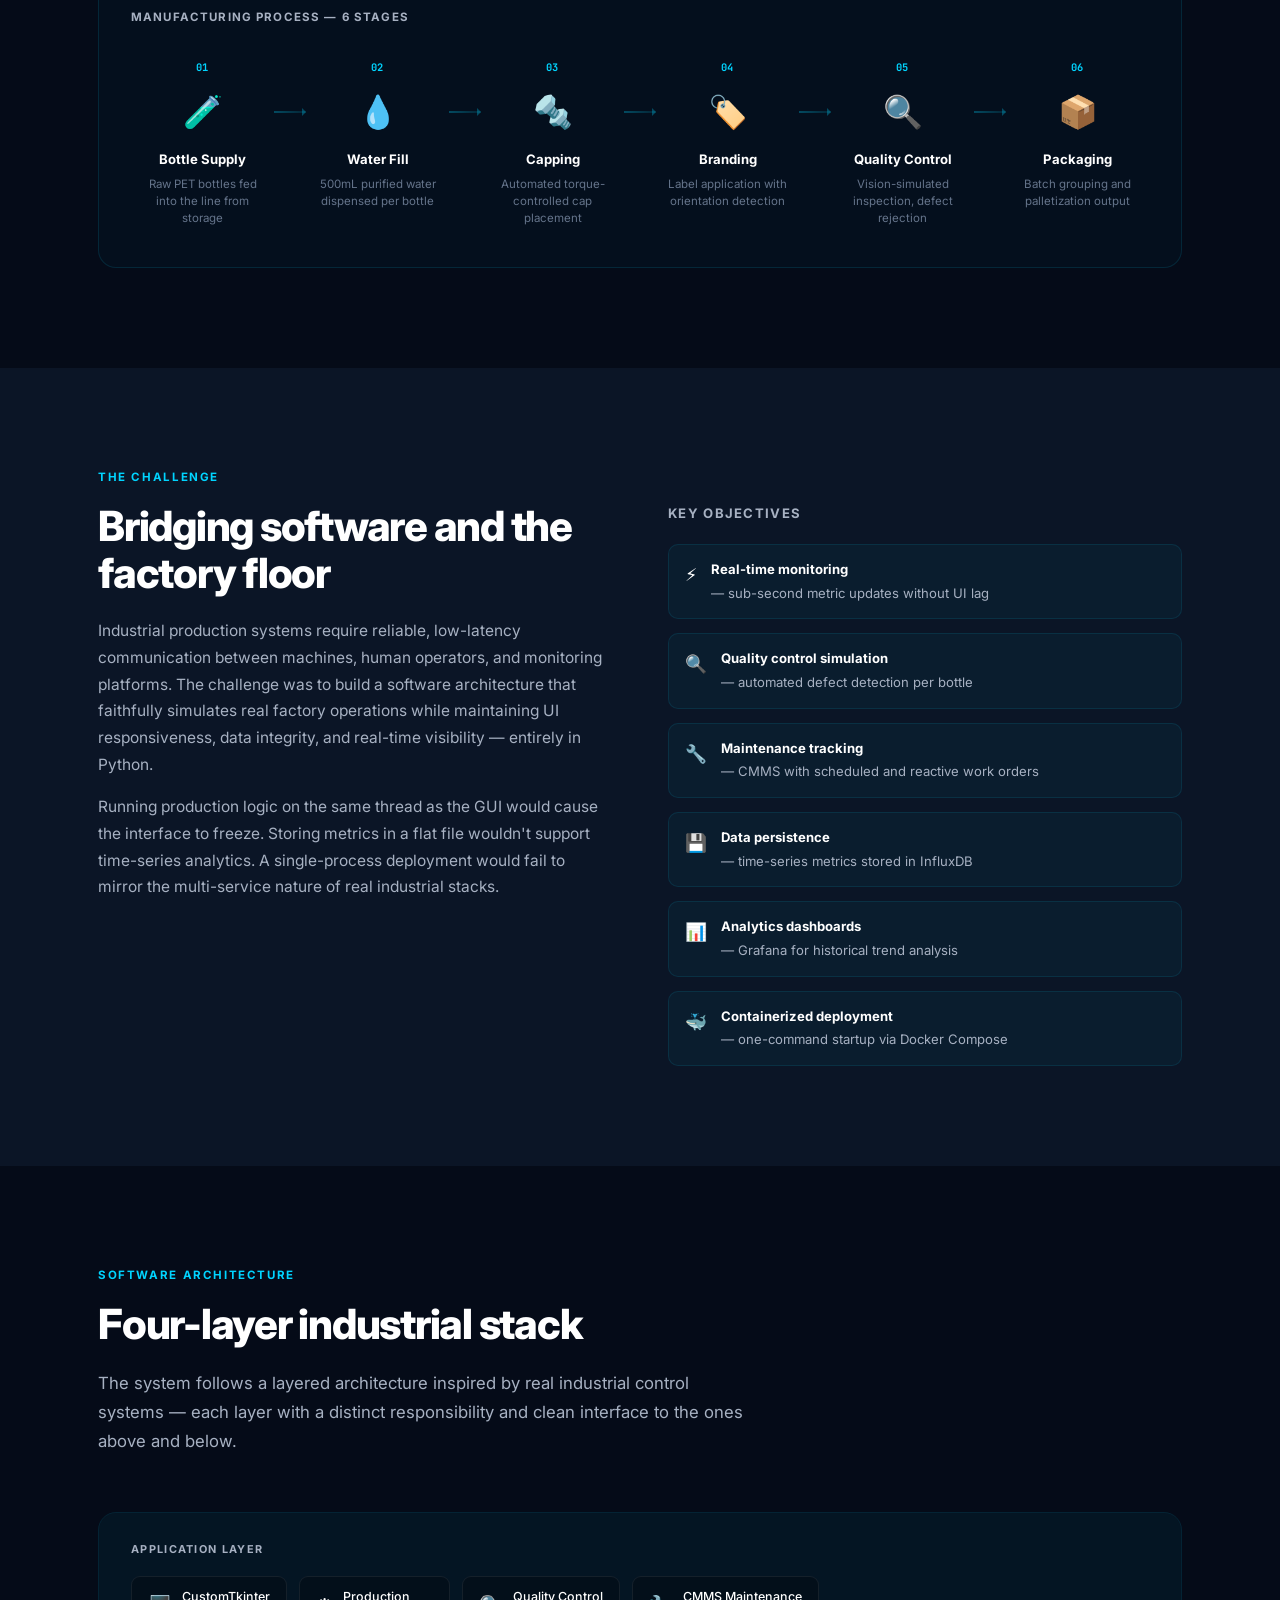
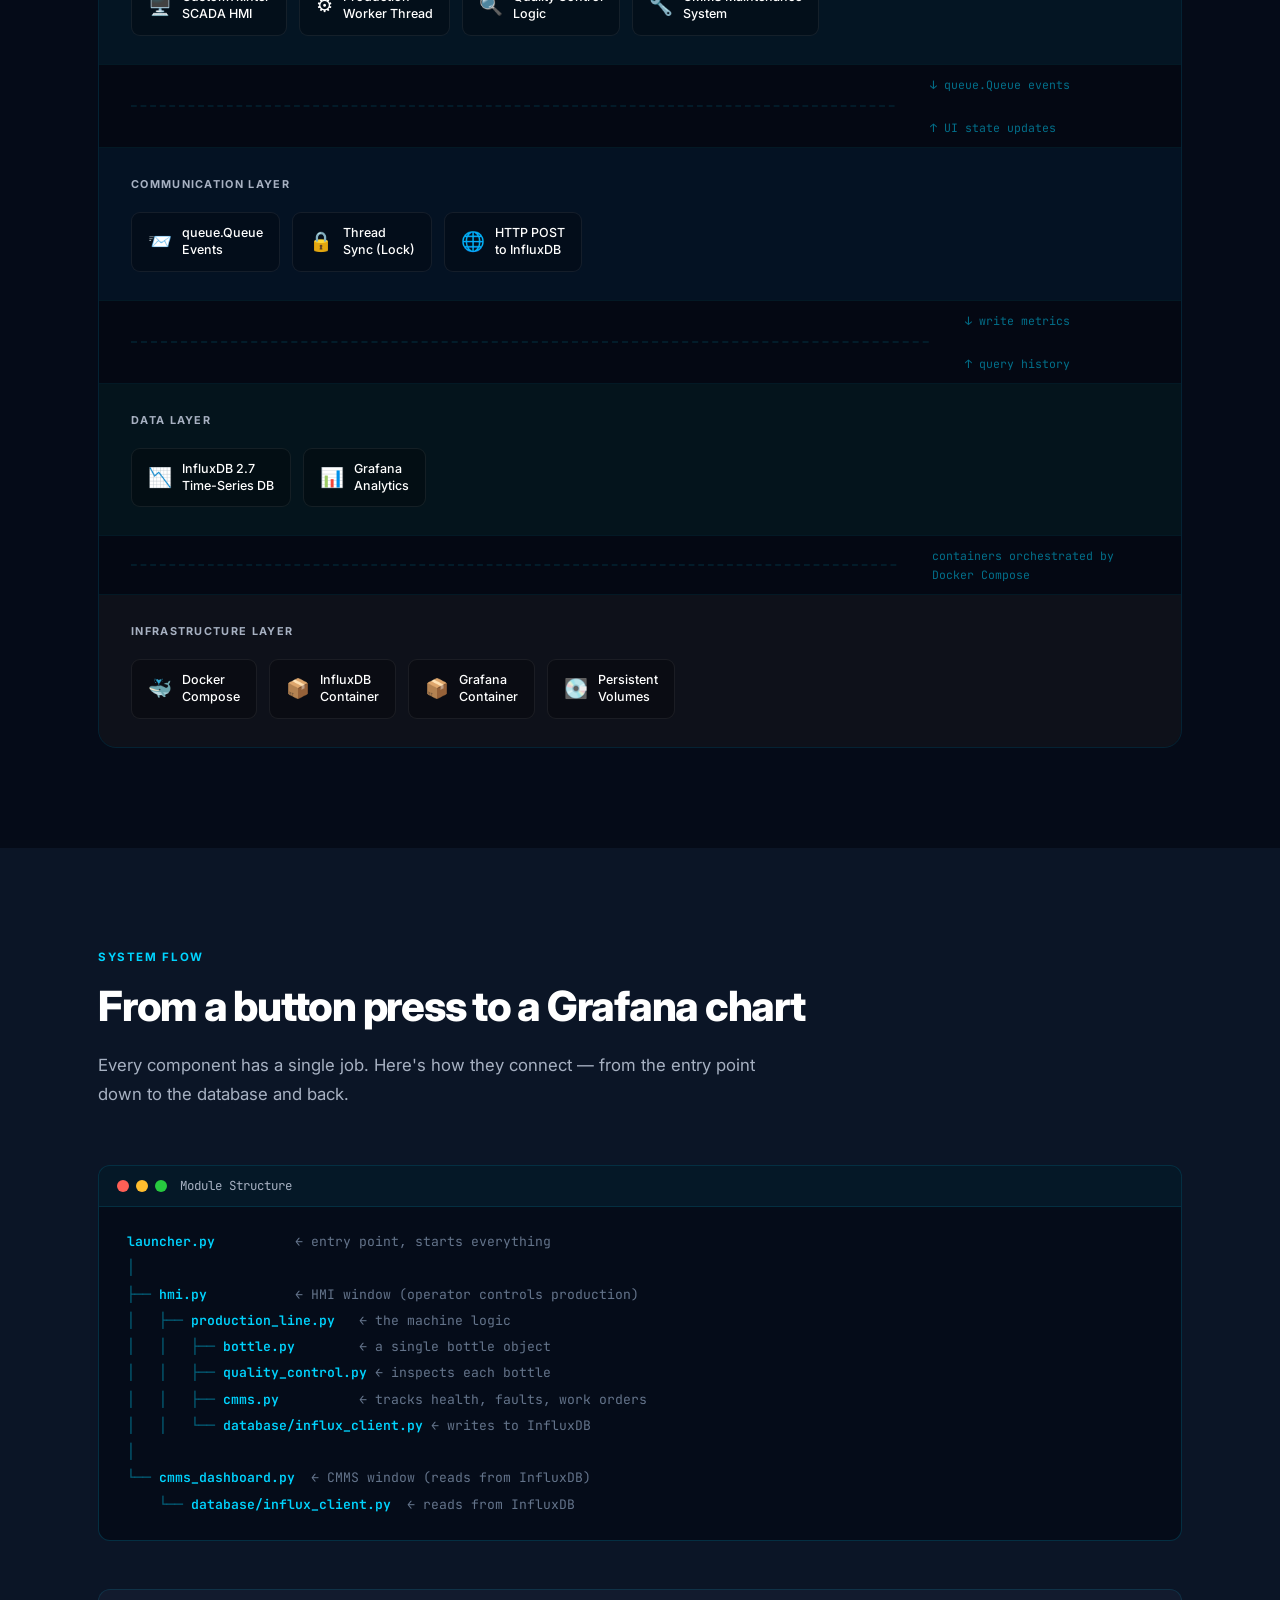
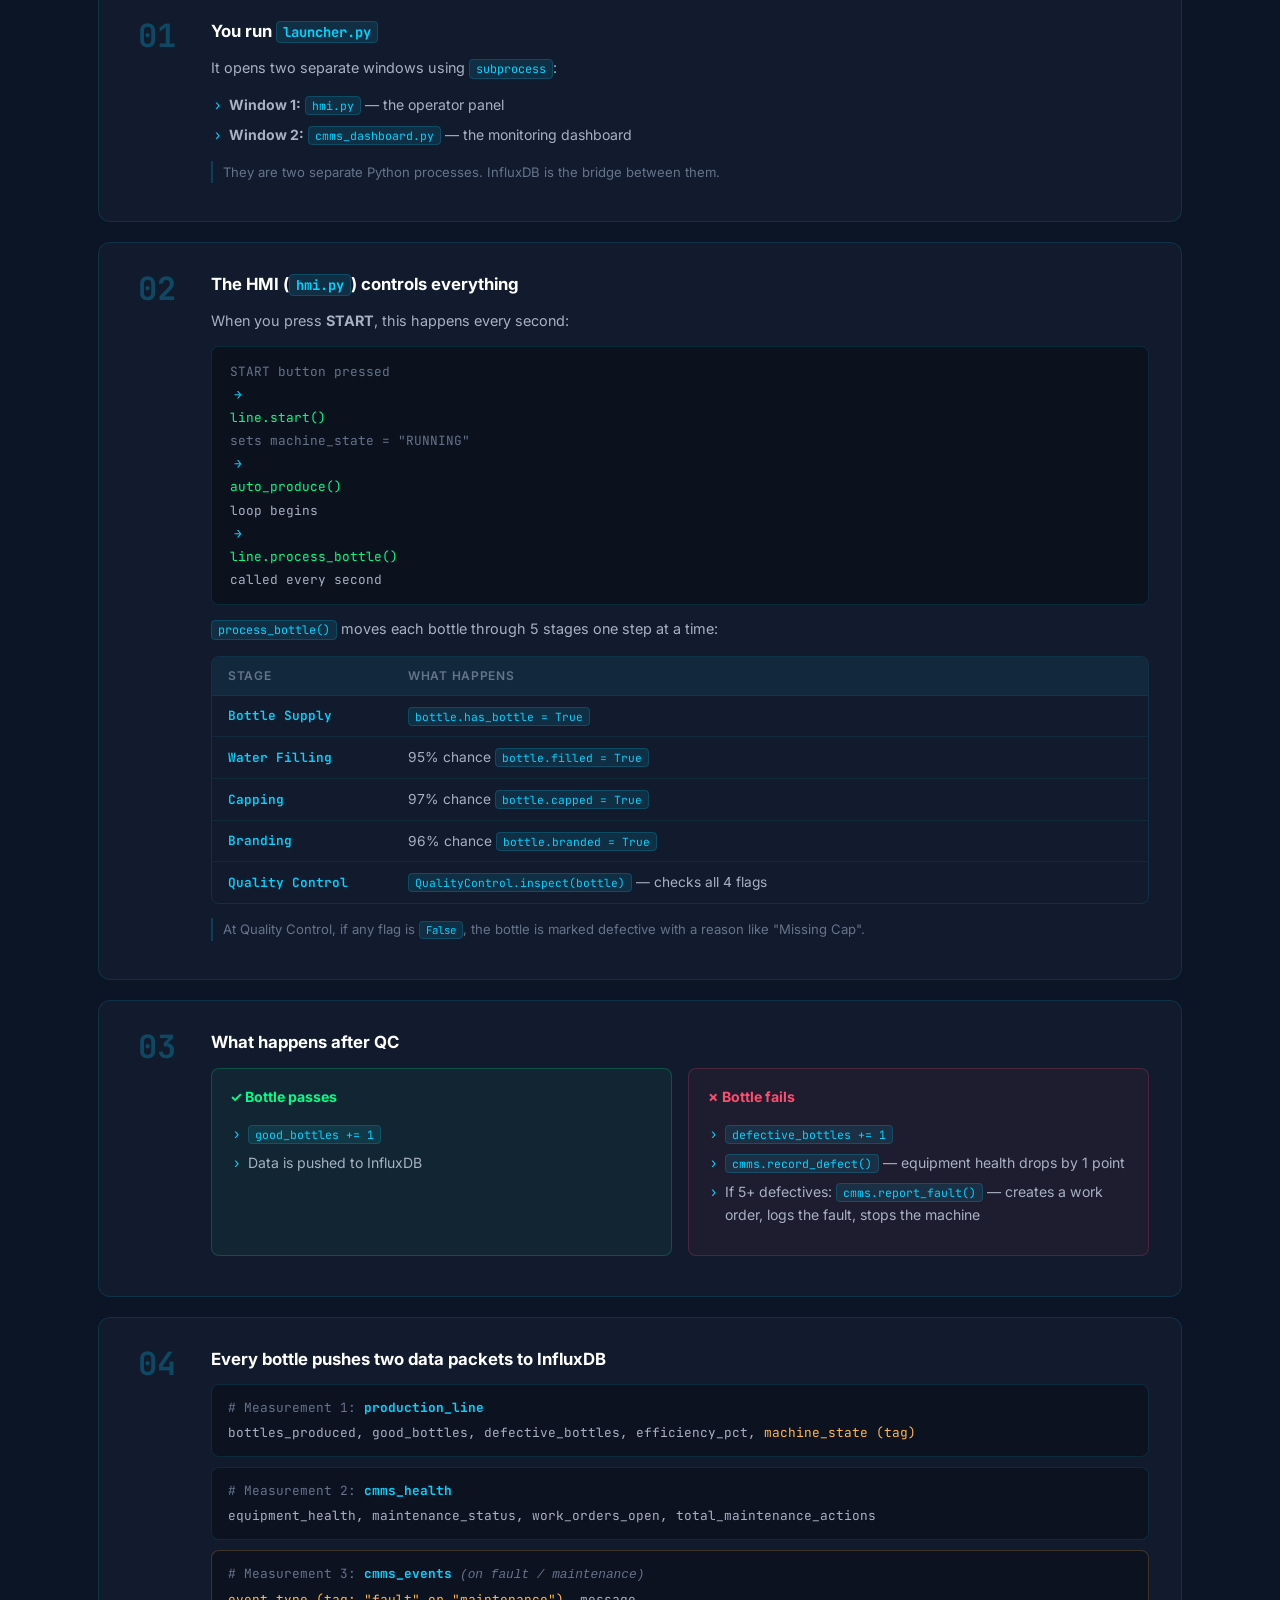
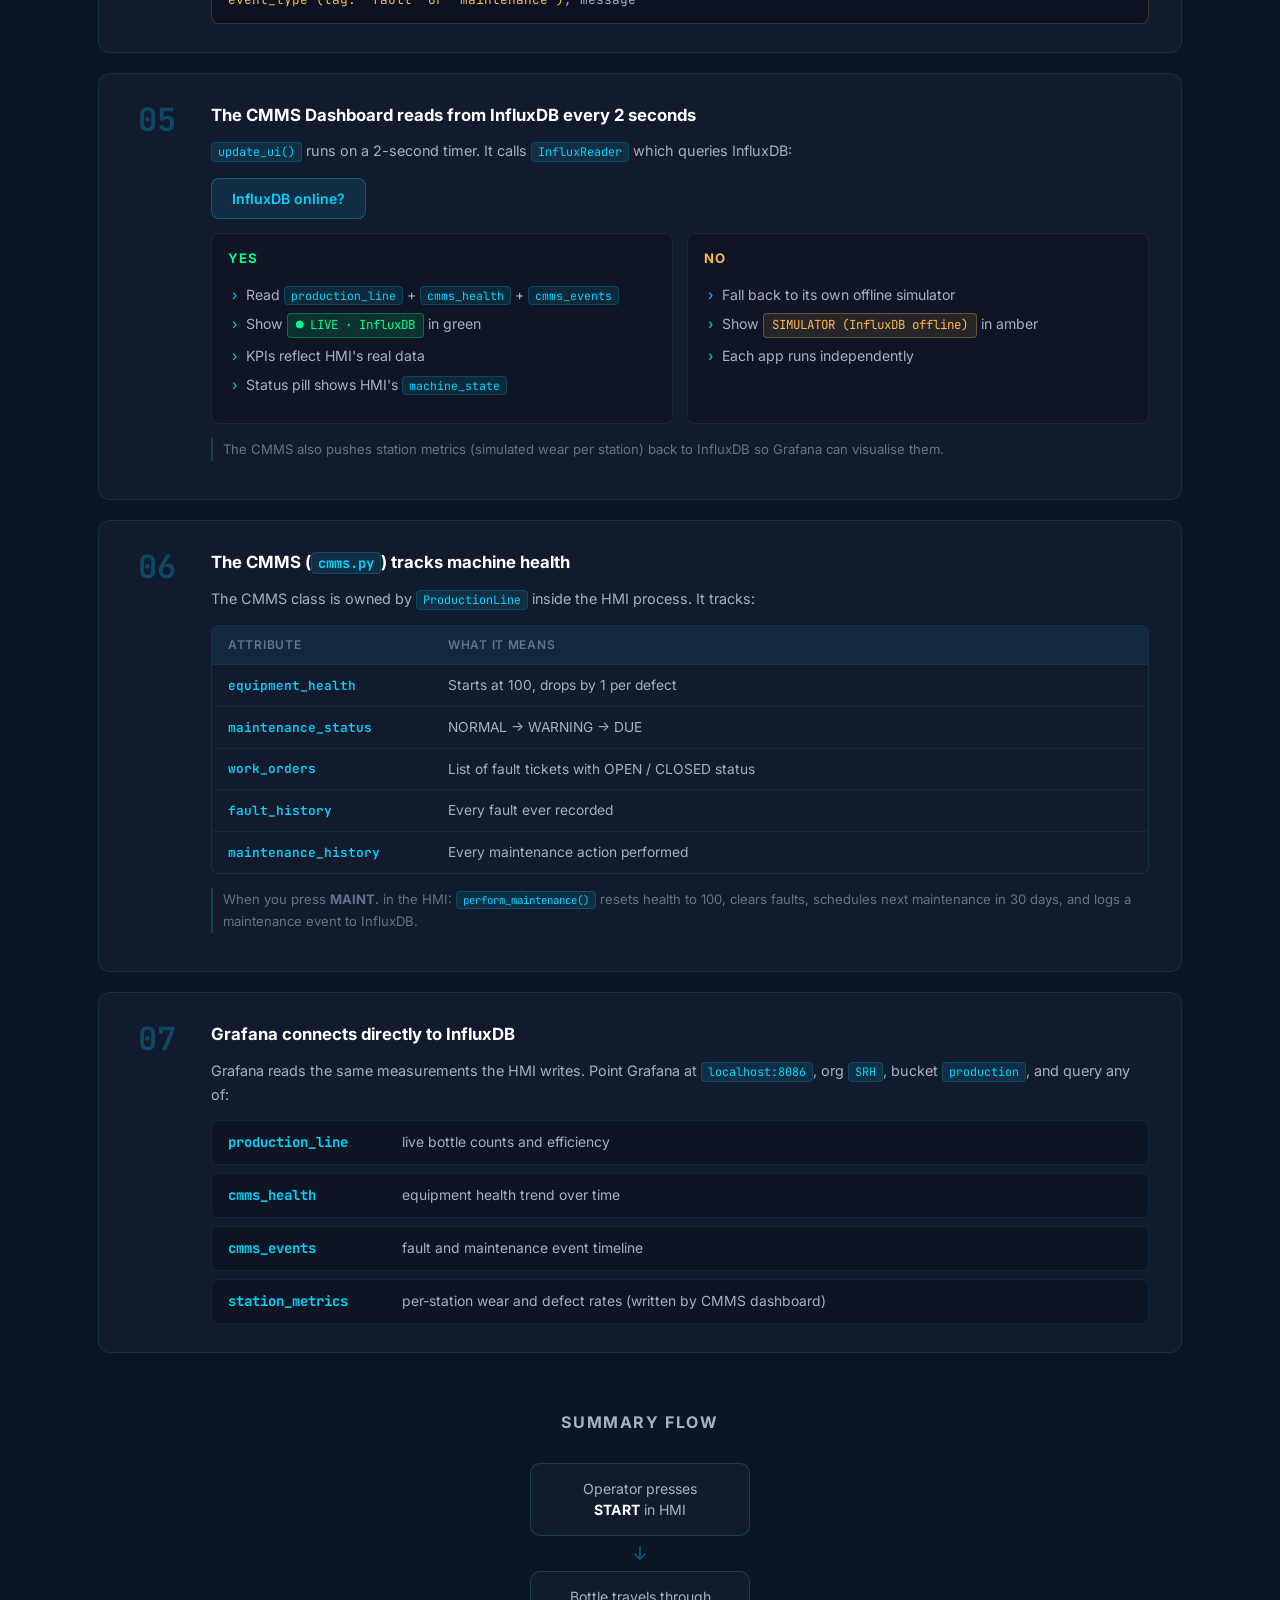
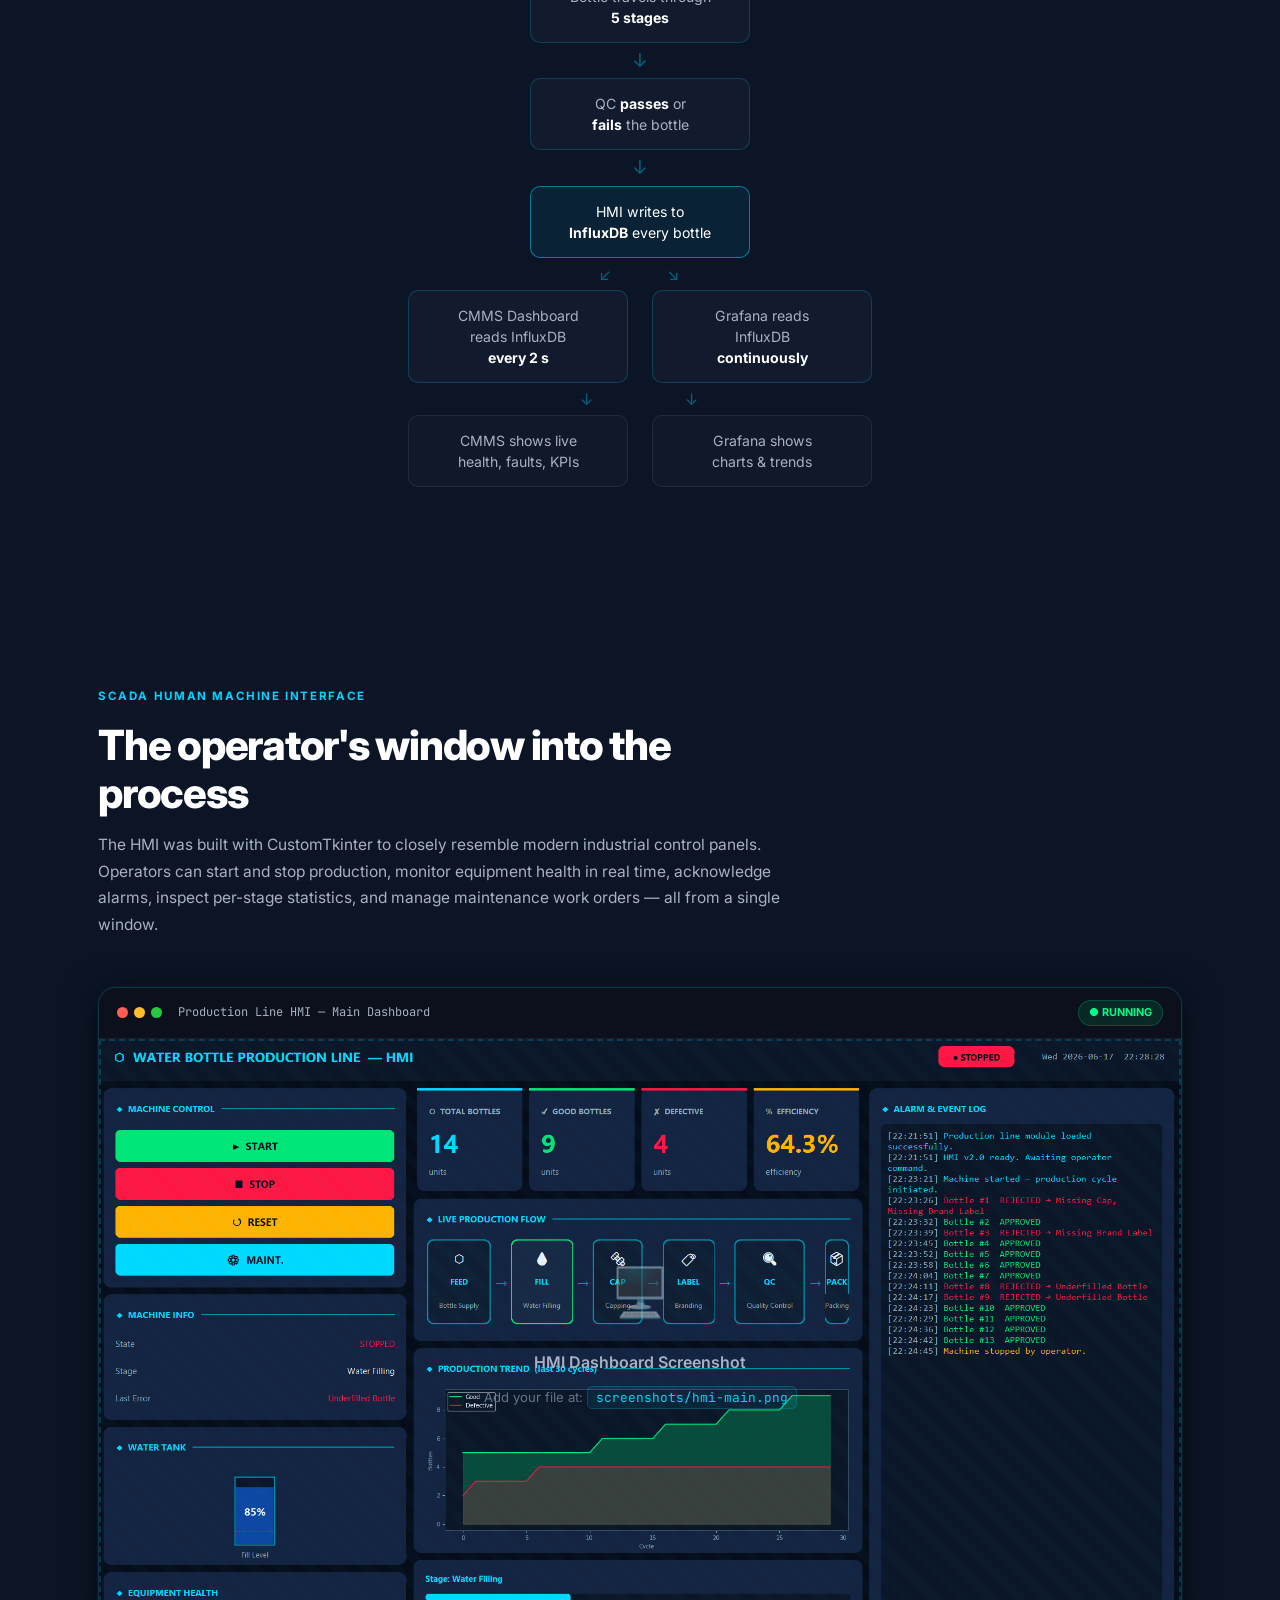
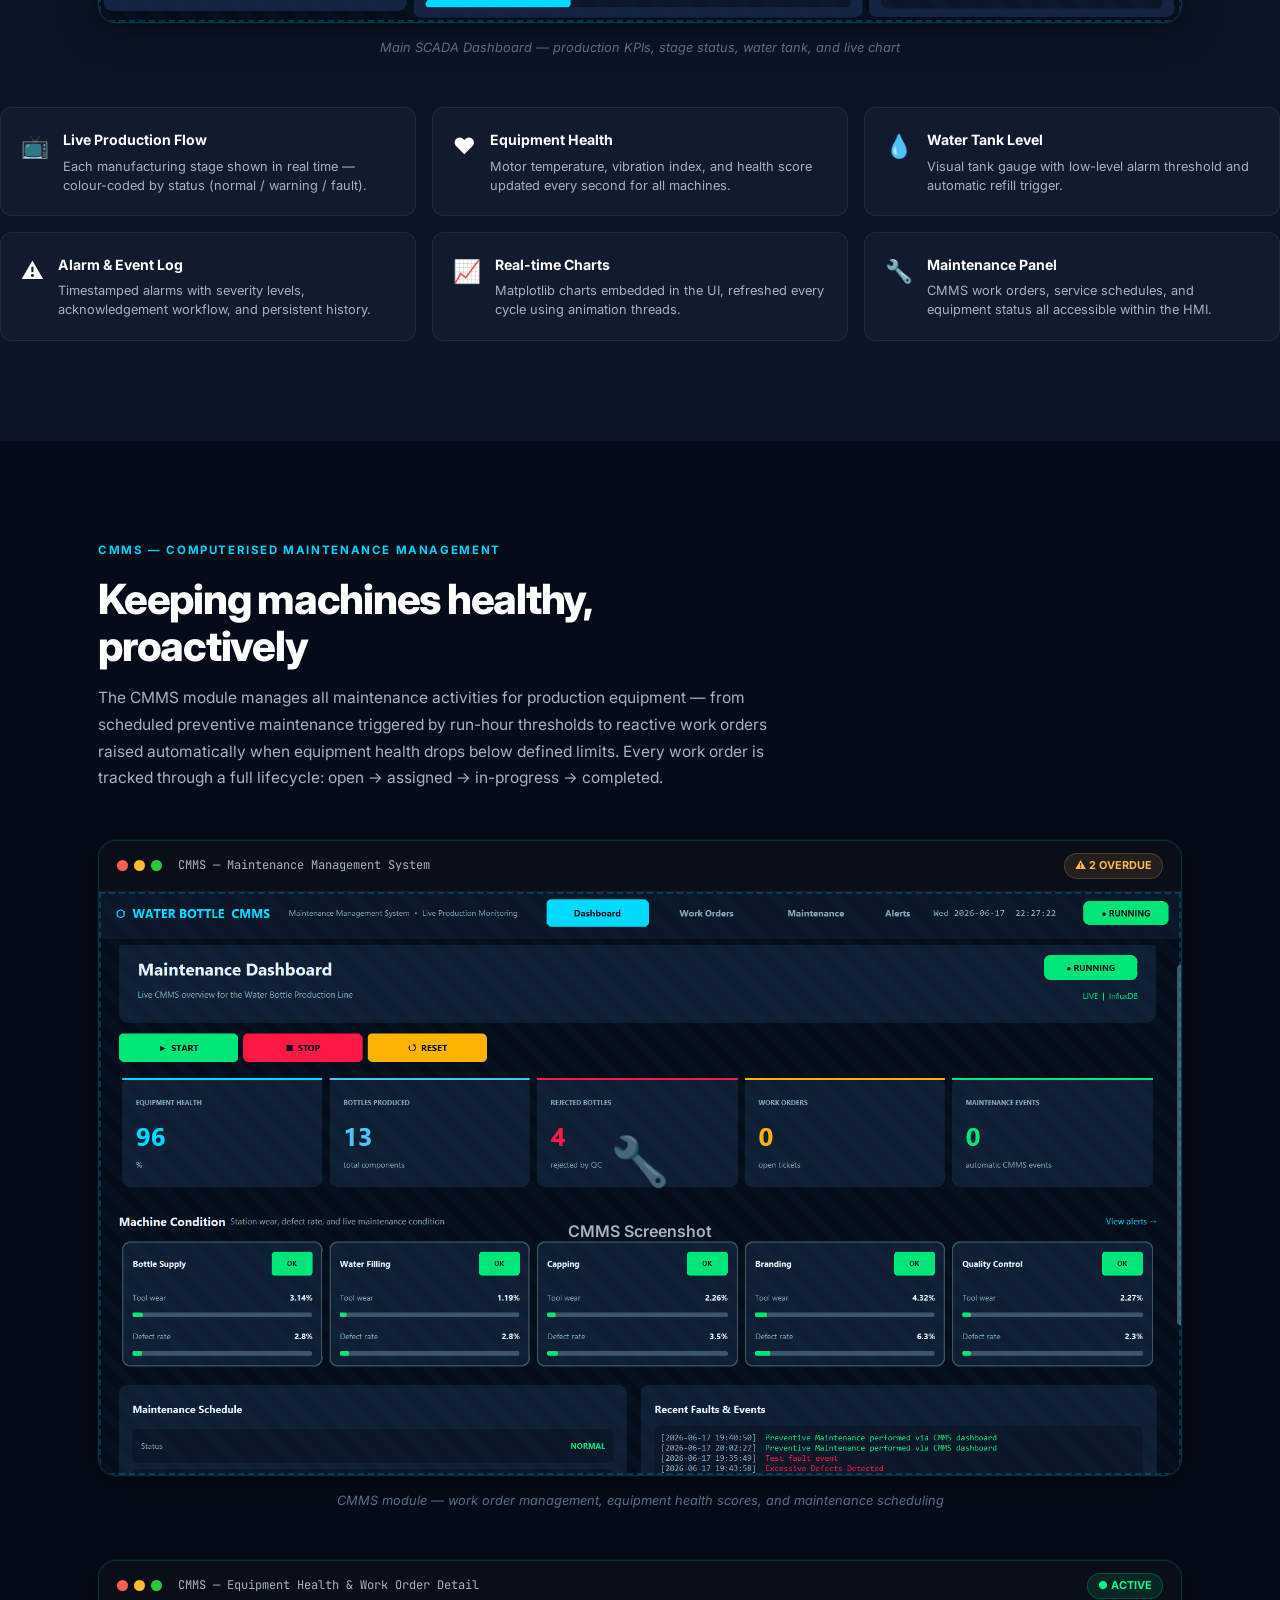
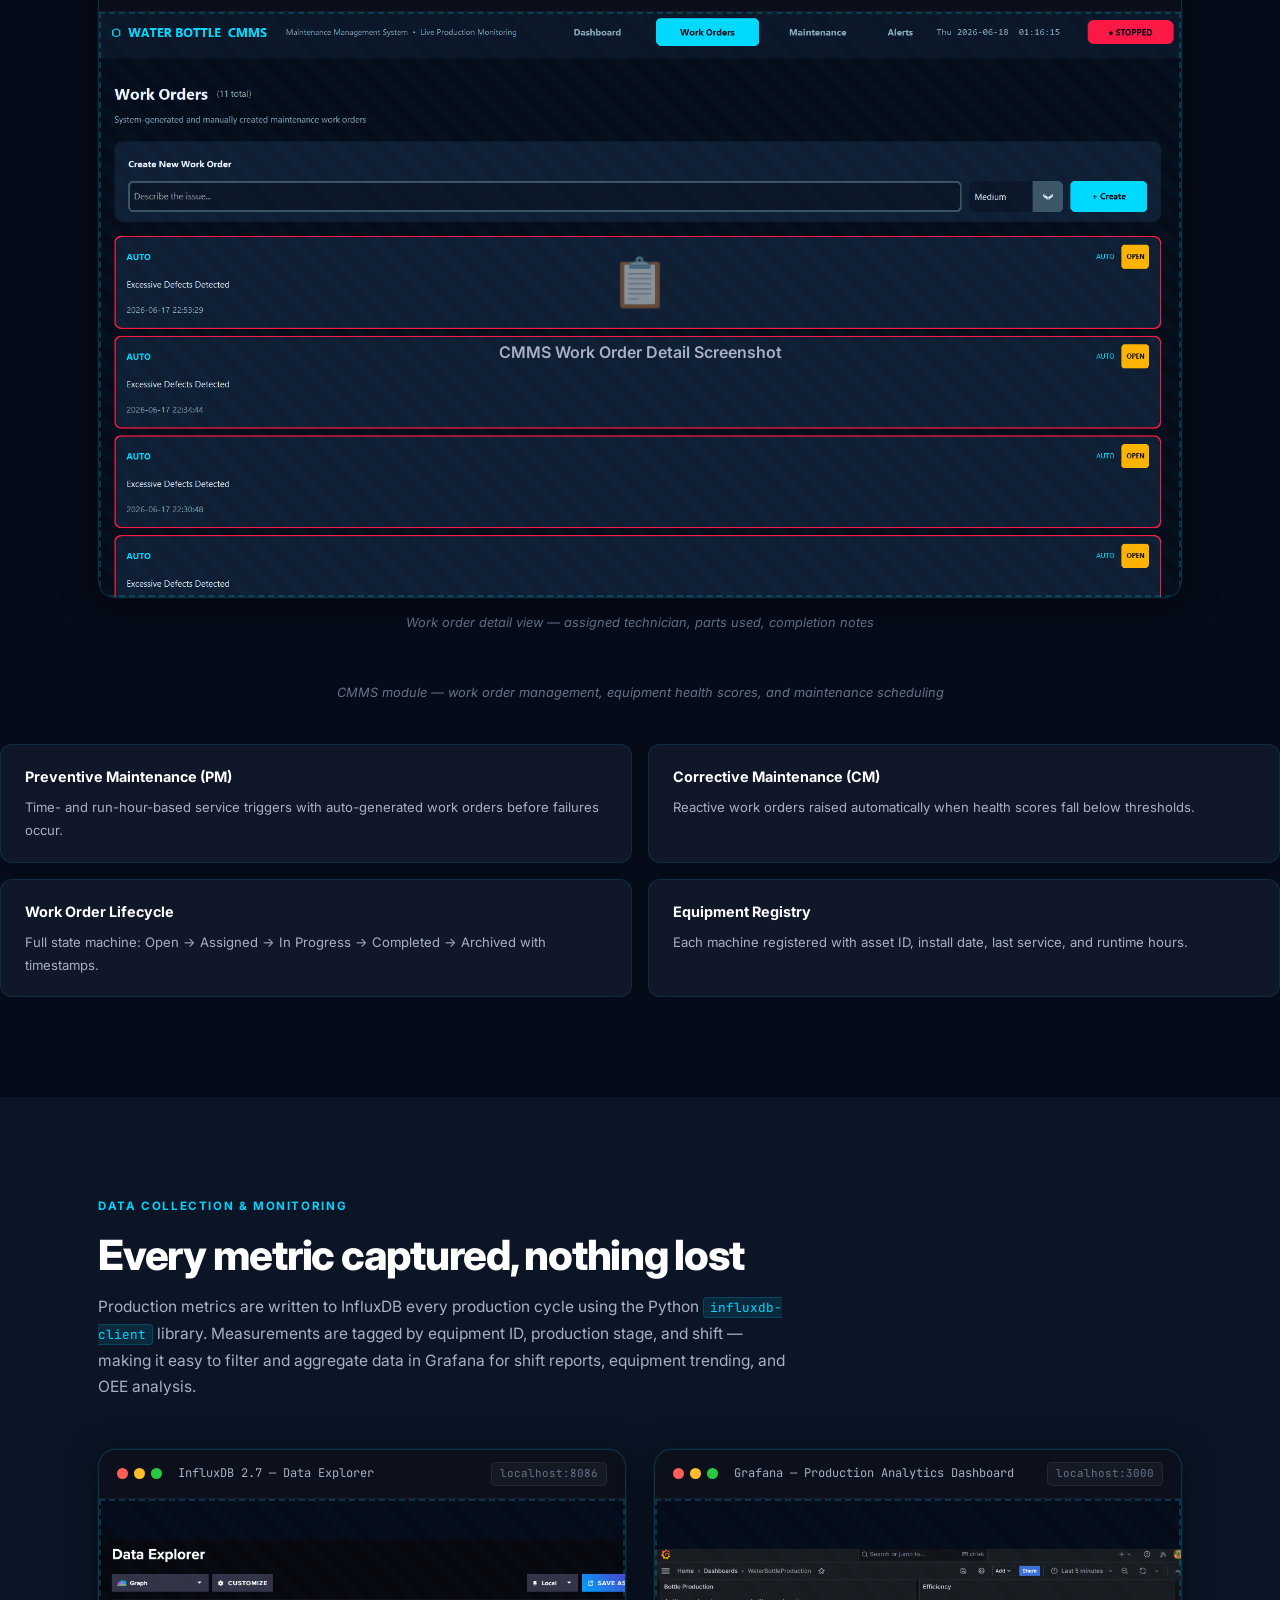
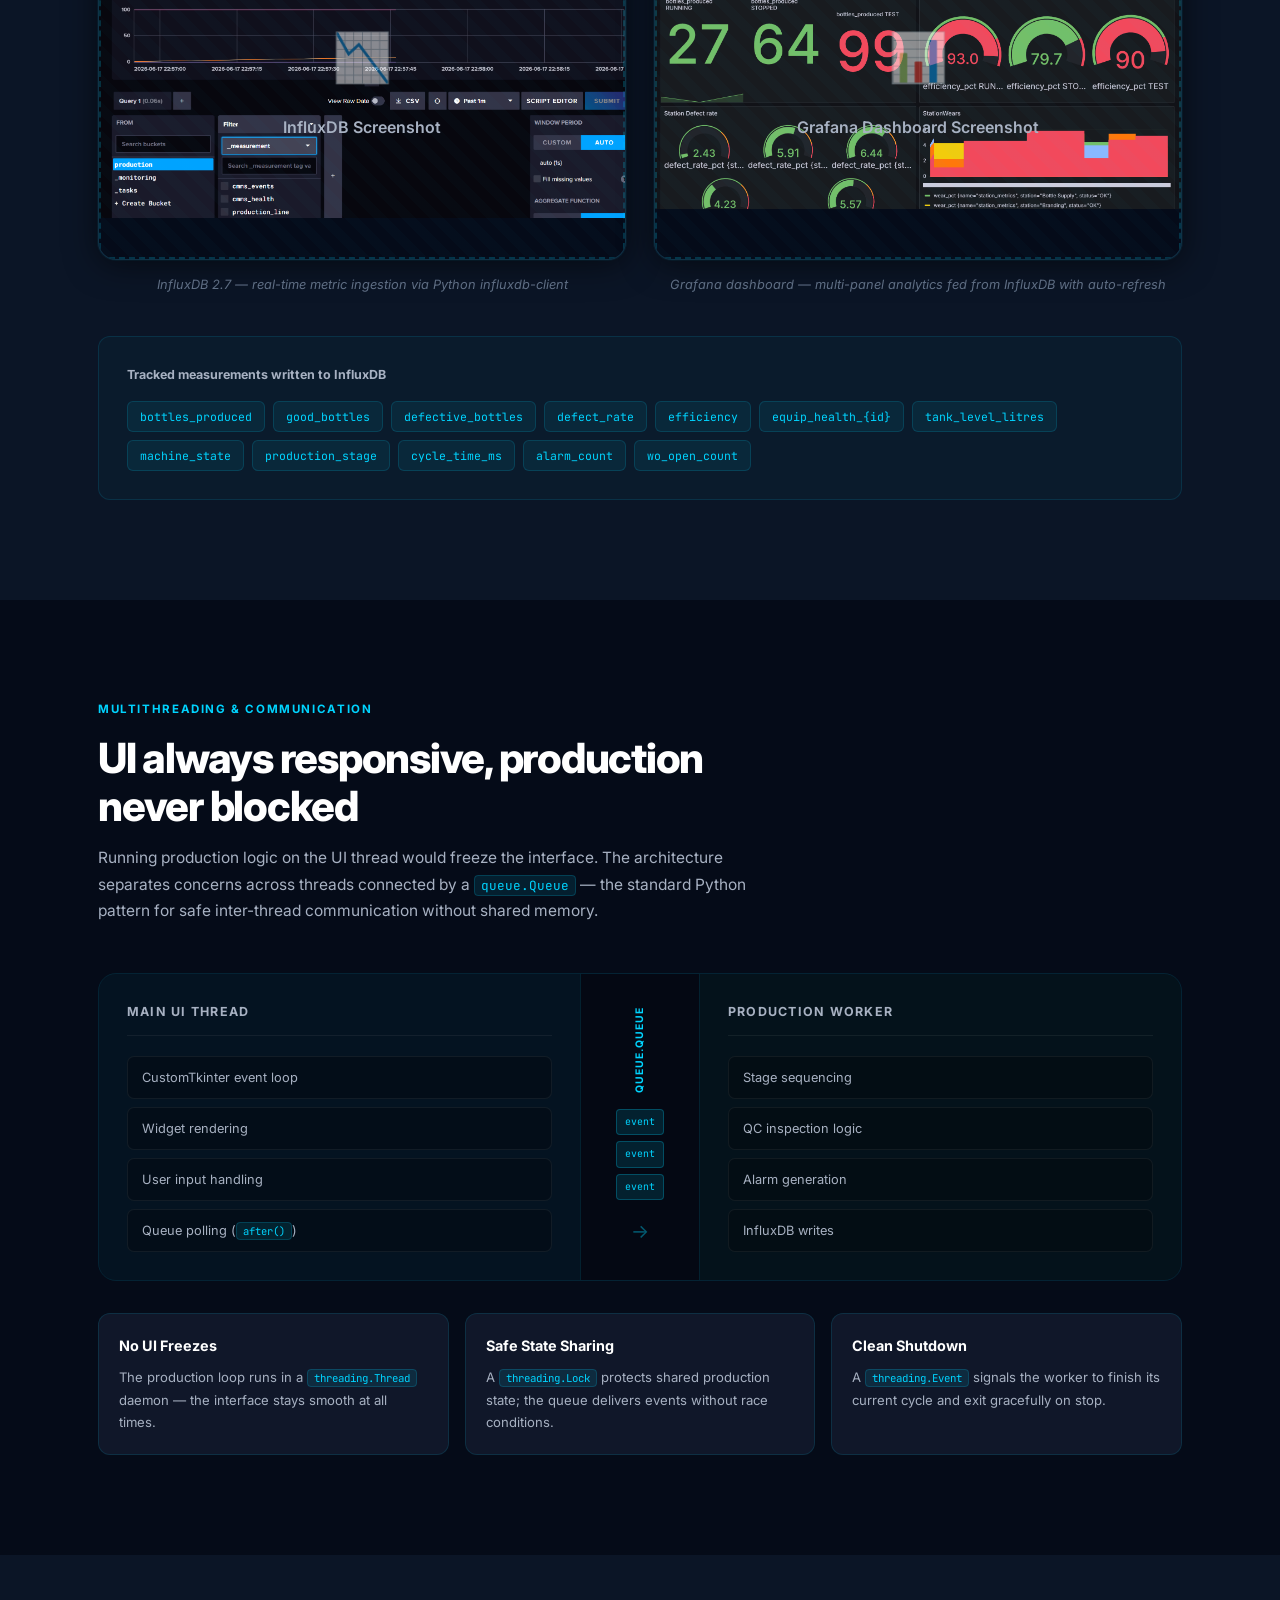
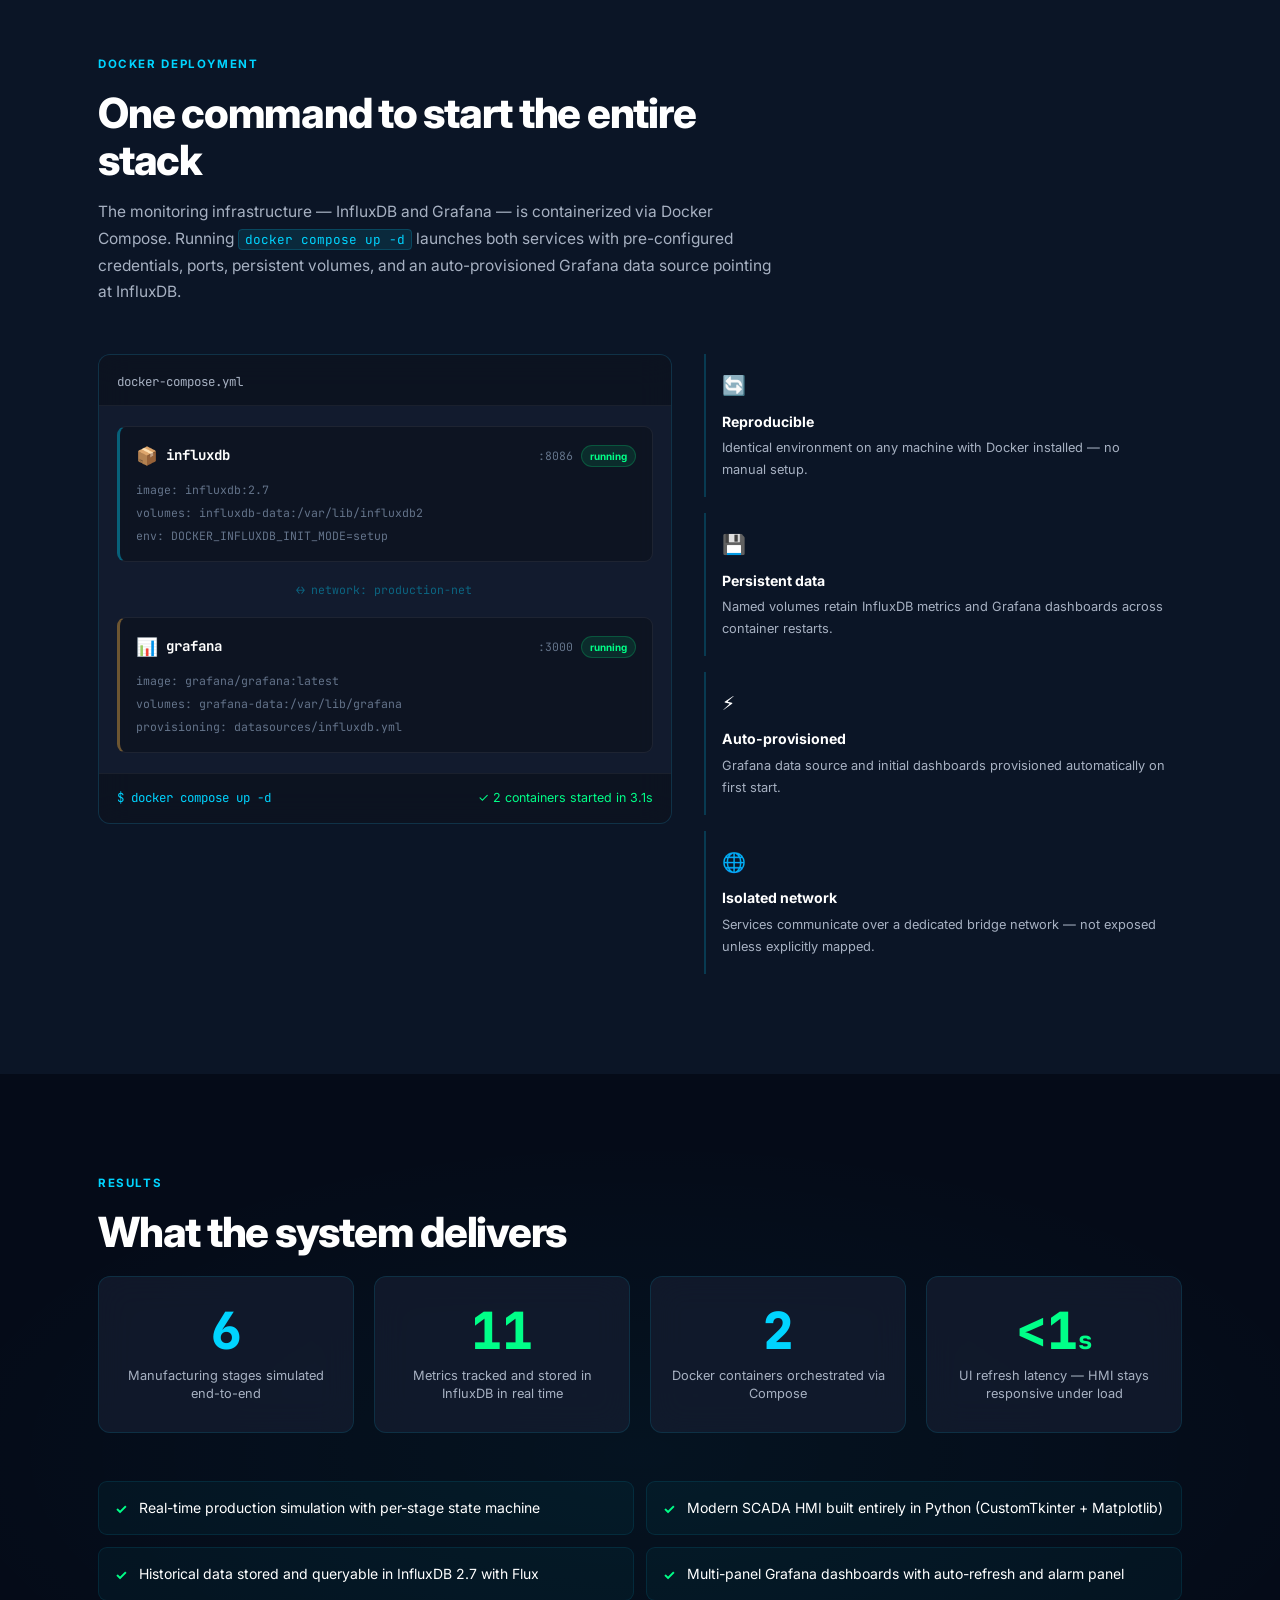
==== commit 3f490331: "Final" ====
--- a/waterbottle.html
+++ b/waterbottle.html
@@ -343,6 +343,226 @@
     </div>
   </section>
 
+  <!-- ── SYSTEM FLOW ──────────────────────── -->
+  <section class="proj-section dark-section" id="system-flow">
+    <div class="container">
+      <div class="section-label reveal">System Flow</div>
+      <h2 class="section-heading reveal">From a button press to a Grafana chart</h2>
+      <p class="section-sub reveal">Every component has a single job. Here's how they connect — from the entry point down to the database and back.</p>
+
+      <!-- File / Module Tree -->
+      <div class="sf-tree-wrap reveal">
+        <div class="sf-tree-header">
+          <div class="win-dot r"></div><div class="win-dot y"></div><div class="win-dot g"></div>
+          <span class="sf-tree-title">Module Structure</span>
+        </div>
+        <pre class="sf-tree-body"><span class="tree-file">launcher.py</span>          <span class="tree-comment">← entry point, starts everything</span>
+<span class="tree-branch">│</span>
+<span class="tree-branch">├──</span> <span class="tree-file">hmi.py</span>           <span class="tree-comment">← HMI window (operator controls production)</span>
+<span class="tree-branch">│   ├──</span> <span class="tree-file">production_line.py</span>   <span class="tree-comment">← the machine logic</span>
+<span class="tree-branch">│   │   ├──</span> <span class="tree-file">bottle.py</span>        <span class="tree-comment">← a single bottle object</span>
+<span class="tree-branch">│   │   ├──</span> <span class="tree-file">quality_control.py</span> <span class="tree-comment">← inspects each bottle</span>
+<span class="tree-branch">│   │   ├──</span> <span class="tree-file">cmms.py</span>          <span class="tree-comment">← tracks health, faults, work orders</span>
+<span class="tree-branch">│   │   └──</span> <span class="tree-file">database/influx_client.py</span> <span class="tree-comment">← writes to InfluxDB</span>
+<span class="tree-branch">│</span>
+<span class="tree-branch">└──</span> <span class="tree-file">cmms_dashboard.py</span>  <span class="tree-comment">← CMMS window (reads from InfluxDB)</span>
+<span class="tree-branch">    └──</span> <span class="tree-file">database/influx_client.py</span>  <span class="tree-comment">← reads from InfluxDB</span></pre>
+      </div>
+
+      <!-- Steps -->
+      <div class="sf-steps reveal">
+
+        <div class="sf-step glass-card">
+          <div class="sf-step-num">01</div>
+          <div class="sf-step-body">
+            <h3 class="sf-step-title">You run <code>launcher.py</code></h3>
+            <p>It opens two separate windows using <code>subprocess</code>:</p>
+            <ul class="sf-list">
+              <li><strong>Window 1:</strong> <code>hmi.py</code> — the operator panel</li>
+              <li><strong>Window 2:</strong> <code>cmms_dashboard.py</code> — the monitoring dashboard</li>
+            </ul>
+            <p class="sf-note">They are two separate Python processes. InfluxDB is the bridge between them.</p>
+          </div>
+        </div>
+
+        <div class="sf-step glass-card">
+          <div class="sf-step-num">02</div>
+          <div class="sf-step-body">
+            <h3 class="sf-step-title">The HMI (<code>hmi.py</code>) controls everything</h3>
+            <p>When you press <strong>START</strong>, this happens every second:</p>
+            <div class="sf-code-block">
+              <span class="sc-comment">START button pressed</span>
+              <span class="sc-arrow">→</span> <span class="sc-fn">line.start()</span>          <span class="sc-comment">sets machine_state = "RUNNING"</span>
+              <span class="sc-arrow">→</span> <span class="sc-fn">auto_produce()</span> <span class="sc-text">loop begins</span>
+                  <span class="sc-arrow">→</span> <span class="sc-fn">line.process_bottle()</span> <span class="sc-text">called every second</span>
+            </div>
+            <p><code>process_bottle()</code> moves each bottle through 5 stages one step at a time:</p>
+            <div class="sf-stage-table">
+              <div class="sst-row sst-head">
+                <span>Stage</span>
+                <span>What happens</span>
+              </div>
+              <div class="sst-row">
+                <span class="sst-stage">Bottle Supply</span>
+                <span><code>bottle.has_bottle = True</code></span>
+              </div>
+              <div class="sst-row">
+                <span class="sst-stage">Water Filling</span>
+                <span>95% chance <code>bottle.filled = True</code></span>
+              </div>
+              <div class="sst-row">
+                <span class="sst-stage">Capping</span>
+                <span>97% chance <code>bottle.capped = True</code></span>
+              </div>
+              <div class="sst-row">
+                <span class="sst-stage">Branding</span>
+                <span>96% chance <code>bottle.branded = True</code></span>
+              </div>
+              <div class="sst-row">
+                <span class="sst-stage">Quality Control</span>
+                <span><code>QualityControl.inspect(bottle)</code> — checks all 4 flags</span>
+              </div>
+            </div>
+            <p class="sf-note">At Quality Control, if any flag is <code>False</code>, the bottle is marked defective with a reason like "Missing Cap".</p>
+          </div>
+        </div>
+
+        <div class="sf-step glass-card">
+          <div class="sf-step-num">03</div>
+          <div class="sf-step-body">
+            <h3 class="sf-step-title">What happens after QC</h3>
+            <div class="sf-outcome-grid">
+              <div class="sf-outcome pass">
+                <div class="sf-outcome-label">✓ Bottle passes</div>
+                <ul class="sf-list">
+                  <li><code>good_bottles += 1</code></li>
+                  <li>Data is pushed to InfluxDB</li>
+                </ul>
+              </div>
+              <div class="sf-outcome fail">
+                <div class="sf-outcome-label">✗ Bottle fails</div>
+                <ul class="sf-list">
+                  <li><code>defective_bottles += 1</code></li>
+                  <li><code>cmms.record_defect()</code> — equipment health drops by 1 point</li>
+                  <li>If 5+ defectives: <code>cmms.report_fault()</code> — creates a work order, logs the fault, stops the machine</li>
+                </ul>
+              </div>
+            </div>
+          </div>
+        </div>
+
+        <div class="sf-step glass-card">
+          <div class="sf-step-num">04</div>
+          <div class="sf-step-body">
+            <h3 class="sf-step-title">Every bottle pushes two data packets to InfluxDB</h3>
+            <div class="sf-measurements">
+              <div class="sf-meas">
+                <div class="sf-meas-name"># Measurement 1: <span class="sf-meas-key">production_line</span></div>
+                <div class="sf-meas-fields">bottles_produced, good_bottles, defective_bottles, efficiency_pct, <span class="sf-tag">machine_state (tag)</span></div>
+              </div>
+              <div class="sf-meas">
+                <div class="sf-meas-name"># Measurement 2: <span class="sf-meas-key">cmms_health</span></div>
+                <div class="sf-meas-fields">equipment_health, maintenance_status, work_orders_open, total_maintenance_actions</div>
+              </div>
+              <div class="sf-meas sf-meas-fault">
+                <div class="sf-meas-name"># Measurement 3: <span class="sf-meas-key">cmms_events</span> <span class="sf-meas-when">(on fault / maintenance)</span></div>
+                <div class="sf-meas-fields"><span class="sf-tag">event_type (tag: "fault" or "maintenance")</span>, message</div>
+              </div>
+            </div>
+          </div>
+        </div>
+
+        <div class="sf-step glass-card">
+          <div class="sf-step-num">05</div>
+          <div class="sf-step-body">
+            <h3 class="sf-step-title">The CMMS Dashboard reads from InfluxDB every 2 seconds</h3>
+            <p><code>update_ui()</code> runs on a 2-second timer. It calls <code>InfluxReader</code> which queries InfluxDB:</p>
+            <div class="sf-decision">
+              <div class="sf-decision-node">InfluxDB online?</div>
+              <div class="sf-decision-branches">
+                <div class="sf-branch yes">
+                  <div class="sf-branch-label green">YES</div>
+                  <ul class="sf-list">
+                    <li>Read <code>production_line</code> + <code>cmms_health</code> + <code>cmms_events</code></li>
+                    <li>Show <span class="sf-badge-live">● LIVE · InfluxDB</span> in green</li>
+                    <li>KPIs reflect HMI's real data</li>
+                    <li>Status pill shows HMI's <code>machine_state</code></li>
+                  </ul>
+                </div>
+                <div class="sf-branch no">
+                  <div class="sf-branch-label yellow">NO</div>
+                  <ul class="sf-list">
+                    <li>Fall back to its own offline simulator</li>
+                    <li>Show <span class="sf-badge-sim">SIMULATOR (InfluxDB offline)</span> in amber</li>
+                    <li>Each app runs independently</li>
+                  </ul>
+                </div>
+              </div>
+            </div>
+            <p class="sf-note">The CMMS also pushes station metrics (simulated wear per station) back to InfluxDB so Grafana can visualise them.</p>
+          </div>
+        </div>
+
+        <div class="sf-step glass-card">
+          <div class="sf-step-num">06</div>
+          <div class="sf-step-body">
+            <h3 class="sf-step-title">The CMMS (<code>cmms.py</code>) tracks machine health</h3>
+            <p>The CMMS class is owned by <code>ProductionLine</code> inside the HMI process. It tracks:</p>
+            <div class="sf-attr-table">
+              <div class="sat-row sat-head"><span>Attribute</span><span>What it means</span></div>
+              <div class="sat-row"><span class="sat-attr">equipment_health</span><span>Starts at 100, drops by 1 per defect</span></div>
+              <div class="sat-row"><span class="sat-attr">maintenance_status</span><span>NORMAL → WARNING → DUE</span></div>
+              <div class="sat-row"><span class="sat-attr">work_orders</span><span>List of fault tickets with OPEN / CLOSED status</span></div>
+              <div class="sat-row"><span class="sat-attr">fault_history</span><span>Every fault ever recorded</span></div>
+              <div class="sat-row"><span class="sat-attr">maintenance_history</span><span>Every maintenance action performed</span></div>
+            </div>
+            <p class="sf-note">When you press <strong>MAINT.</strong> in the HMI: <code>perform_maintenance()</code> resets health to 100, clears faults, schedules next maintenance in 30 days, and logs a maintenance event to InfluxDB.</p>
+          </div>
+        </div>
+
+        <div class="sf-step glass-card">
+          <div class="sf-step-num">07</div>
+          <div class="sf-step-body">
+            <h3 class="sf-step-title">Grafana connects directly to InfluxDB</h3>
+            <p>Grafana reads the same measurements the HMI writes. Point Grafana at <code>localhost:8086</code>, org <code>SRH</code>, bucket <code>production</code>, and query any of:</p>
+            <div class="sf-grafana-metrics">
+              <div class="sf-gm-item"><span class="sf-gm-key">production_line</span><span class="sf-gm-desc">live bottle counts and efficiency</span></div>
+              <div class="sf-gm-item"><span class="sf-gm-key">cmms_health</span><span class="sf-gm-desc">equipment health trend over time</span></div>
+              <div class="sf-gm-item"><span class="sf-gm-key">cmms_events</span><span class="sf-gm-desc">fault and maintenance event timeline</span></div>
+              <div class="sf-gm-item"><span class="sf-gm-key">station_metrics</span><span class="sf-gm-desc">per-station wear and defect rates (written by CMMS dashboard)</span></div>
+            </div>
+          </div>
+        </div>
+
+      </div>
+
+      <!-- Summary Flow -->
+      <div class="sf-summary reveal">
+        <h3 class="sf-summary-title">Summary Flow</h3>
+        <div class="sf-flow-chain">
+          <div class="sf-flow-node">Operator presses<br><strong>START</strong> in HMI</div>
+          <div class="sf-flow-arrow">↓</div>
+          <div class="sf-flow-node">Bottle travels through<br><strong>5 stages</strong></div>
+          <div class="sf-flow-arrow">↓</div>
+          <div class="sf-flow-node">QC <strong>passes</strong> or<br><strong>fails</strong> the bottle</div>
+          <div class="sf-flow-arrow">↓</div>
+          <div class="sf-flow-node sf-flow-node--accent">HMI writes to<br><strong>InfluxDB</strong> every bottle</div>
+          <div class="sf-flow-arrow sf-fork-arrow">↙ &nbsp; &nbsp; &nbsp; &nbsp; ↘</div>
+          <div class="sf-flow-fork">
+            <div class="sf-flow-node">CMMS Dashboard<br>reads InfluxDB<br><strong>every 2 s</strong></div>
+            <div class="sf-flow-node">Grafana reads<br>InfluxDB<br><strong>continuously</strong></div>
+          </div>
+          <div class="sf-flow-arrow sf-fork-arrow">↓ &nbsp; &nbsp; &nbsp; &nbsp; &nbsp; &nbsp; &nbsp; ↓</div>
+          <div class="sf-flow-fork">
+            <div class="sf-flow-node sf-flow-node--dim">CMMS shows live<br>health, faults, KPIs</div>
+            <div class="sf-flow-node sf-flow-node--dim">Grafana shows<br>charts &amp; trends</div>
+          </div>
+        </div>
+      </div>
+
+    </div>
+  </section>
+
   <!-- ── HMI / SCADA ────────────────────── -->
   <section class="proj-section dark-section" id="hmi">
     <div class="container">
@@ -353,88 +573,34 @@
       </div>
 
       <!-- HMI Mock Screen 1 — Main dashboard -->
-      <div class="screen-showcase reveal">
-        <div class="screen-wrap glass-card">
-          <div class="screen-bar">
-            <div class="sb-dots"><span></span><span></span><span></span></div>
-            <span class="sb-title">Production Line HMI — Main Dashboard</span>
-            <span class="sb-status running">● RUNNING</span>
-          </div>
-          <div class="screen-body hmi-main">
-            <!-- Sidebar -->
-            <div class="hmi-sidebar">
-              <div class="hmi-logo">🏭 WaterLine Pro</div>
-              <nav class="hmi-nav">
-                <a class="hmi-nav-item active">📊 Dashboard</a>
-                <a class="hmi-nav-item">⚙️ Equipment</a>
-                <a class="hmi-nav-item">🔍 Quality</a>
-                <a class="hmi-nav-item">🔧 CMMS</a>
-                <a class="hmi-nav-item">⚠️ Alarms <span class="alarm-badge">3</span></a>
-                <a class="hmi-nav-item">📈 Analytics</a>
-              </nav>
-              <div class="hmi-controls">
-                <button class="hmi-btn start">▶ START</button>
-                <button class="hmi-btn stop">■ STOP</button>
-              </div>
-            </div>
-            <!-- Main panel -->
-            <div class="hmi-main-panel">
-              <!-- Stats row -->
-              <div class="hmi-stats-row">
-                <div class="hmi-kpi">
-                  <span class="kpi-val cyan" id="kpiBott">147</span>
-                  <span class="kpi-lbl">Bottles Produced</span>
-                </div>
-                <div class="hmi-kpi">
-                  <span class="kpi-val green">144</span>
-                  <span class="kpi-lbl">Good Units</span>
-                </div>
-                <div class="hmi-kpi">
-                  <span class="kpi-val red">3</span>
-                  <span class="kpi-lbl">Defects</span>
-                </div>
-                <div class="hmi-kpi">
-                  <span class="kpi-val yellow">98.4%</span>
-                  <span class="kpi-lbl">Efficiency</span>
-                </div>
-              </div>
-              <!-- Stage flow -->
-              <div class="hmi-flow">
-                <div class="hmi-stage ok"><span>🧪</span>Supply<br><small>NORMAL</small></div>
-                <div class="hmi-flow-arrow">→</div>
-                <div class="hmi-stage ok"><span>💧</span>Fill<br><small>NORMAL</small></div>
-                <div class="hmi-flow-arrow">→</div>
-                <div class="hmi-stage ok"><span>🔩</span>Cap<br><small>NORMAL</small></div>
-                <div class="hmi-flow-arrow">→</div>
-                <div class="hmi-stage warn"><span>🏷️</span>Brand<br><small>⚠ SLOW</small></div>
-                <div class="hmi-flow-arrow">→</div>
-                <div class="hmi-stage ok"><span>🔍</span>QC<br><small>NORMAL</small></div>
-                <div class="hmi-flow-arrow">→</div>
-                <div class="hmi-stage ok"><span>📦</span>Pack<br><small>NORMAL</small></div>
-              </div>
-              <!-- Tank + chart row -->
-              <div class="hmi-bottom-row">
-                <div class="tank-widget">
-                  <div class="tank-label">Water Tank</div>
-                  <div class="tank-body">
-                    <div class="tank-fill" style="height:72%"></div>
-                    <div class="tank-pct">72%</div>
-                  </div>
-                  <div class="tank-note">~1,800L remaining</div>
-                </div>
-                <div class="mini-chart">
-                  <div class="mc-label">Production Rate (last 10 cycles)</div>
-                  <svg viewBox="0 0 260 70" xmlns="http://www.w3.org/2000/svg" style="width:100%;height:70px">
-                    <polyline points="0,60 26,50 52,45 78,55 104,35 130,28 156,32 182,18 208,22 234,12 260,16" fill="none" stroke="#00D4FF" stroke-width="2"/>
-                    <polyline points="0,60 26,50 52,45 78,55 104,35 130,28 156,32 182,18 208,22 234,12 260,16 260,70 0,70" fill="url(#mg)" opacity="0.15"/>
-                    <defs><linearGradient id="mg" x1="0" y1="0" x2="0" y2="1"><stop offset="0%" stop-color="#00D4FF"/><stop offset="100%" stop-color="transparent"/></linearGradient></defs>
-                  </svg>
-                </div>
-              </div>
-            </div>
-          </div>
-        </div>
-        <p class="screen-caption">Main SCADA Dashboard — production KPIs, stage status, water tank, and live chart</p>
+      <!-- HMI Screenshot -->
+    <div class="screen-showcase reveal">
+     <div class="screen-wrap glass-card">
+      <div class="screen-bar">
+       <div class="sb-dots"><span></span><span></span><span></span></div>
+       <span class="sb-title">Production Line HMI — Main Dashboard</span>
+       <span class="sb-status running">● RUNNING</span>
+      </div>
+      <div class="screenshot-container">
+       <img
+        src="images/HMI.png"
+        alt="Water Bottle Production Line HMI Dashboard"
+        class="project-screenshot"
+        loading="lazy"
+        />
+       <div class="screenshot-placeholder" id="hmi-placeholder">
+        <div class="ph-icon">🖥️</div>
+        <p class="ph-title">HMI Dashboard Screenshot</p>
+        <p class="ph-sub">Add your file at: <code>screenshots/hmi-main.png</code></p>
+       </div>
+      </div>
+    </div>
+  <p class="screen-caption">Main SCADA Dashboard — production KPIs, stage status, water tank, and live chart</p>
+</div>
+
+<!-- HMI Screenshot 2 (optional second view e.g. alarms or equipment tab) -->
+
+
       </div>
 
       <!-- HMI Features List -->
@@ -495,58 +661,53 @@
       </div>
 
       <!-- CMMS Mock Screen -->
-      <div class="screen-showcase reveal">
-        <div class="screen-wrap glass-card">
-          <div class="screen-bar">
-            <div class="sb-dots"><span></span><span></span><span></span></div>
-            <span class="sb-title">CMMS — Maintenance Management System</span>
-            <span class="sb-status warn">⚠ 2 OVERDUE</span>
-          </div>
-          <div class="screen-body cmms-body">
-            <!-- Summary row -->
-            <div class="cmms-summary">
-              <div class="cmms-kpi"><span class="ckpi-v cyan">12</span><span class="ckpi-l">Total WOs</span></div>
-              <div class="cmms-kpi"><span class="ckpi-v green">7</span><span class="ckpi-l">Completed</span></div>
-              <div class="cmms-kpi"><span class="ckpi-v yellow">3</span><span class="ckpi-l">In Progress</span></div>
-              <div class="cmms-kpi"><span class="ckpi-v red">2</span><span class="ckpi-l">Overdue</span></div>
-              <div class="cmms-kpi"><span class="ckpi-v cyan">96%</span><span class="ckpi-l">Availability</span></div>
-            </div>
-            <!-- Work orders table -->
-            <div class="cmms-table-wrap">
-              <div class="cmms-thead">
-                <span>WO #</span><span>Equipment</span><span>Type</span><span>Description</span><span>Due</span><span>Status</span>
-              </div>
-              <div class="cmms-row">
-                <span class="wo-id">#WO-024</span><span>Filling Pump A</span><span class="wo-type pm">PM</span><span>Replace seals & lubricate shaft</span><span class="wo-due ok">2024-06-12</span><span class="wo-status completed">✓ Done</span>
-              </div>
-              <div class="cmms-row">
-                <span class="wo-id">#WO-025</span><span>Conveyor B Motor</span><span class="wo-type cm">CM</span><span>Investigate vibration anomaly</span><span class="wo-due warn">2024-06-14</span><span class="wo-status inprog">→ In Progress</span>
-              </div>
-              <div class="cmms-row">
-                <span class="wo-id">#WO-026</span><span>Capper Unit C</span><span class="wo-type pm">PM</span><span>Torque calibration check</span><span class="wo-due ok">2024-06-16</span><span class="wo-status open">Open</span>
-              </div>
-              <div class="cmms-row overdue-row">
-                <span class="wo-id">#WO-027</span><span>QC Camera D</span><span class="wo-type cm">CM</span><span>Lens cleaning — detection rate low</span><span class="wo-due red">2024-06-10</span><span class="wo-status overdue">⚠ Overdue</span>
-              </div>
-              <div class="cmms-row overdue-row">
-                <span class="wo-id">#WO-028</span><span>Label Applicator E</span><span class="wo-type pm">PM</span><span>Roller replacement</span><span class="wo-due red">2024-06-11</span><span class="wo-status overdue">⚠ Overdue</span>
-              </div>
-              <div class="cmms-row">
-                <span class="wo-id">#WO-029</span><span>Water Pump F</span><span class="wo-type pm">PM</span><span>Filter replacement scheduled</span><span class="wo-due ok">2024-06-18</span><span class="wo-status open">Open</span>
-              </div>
-            </div>
-            <!-- Equipment health -->
-            <div class="equip-health">
-              <div class="eh-title">Equipment Health Scores</div>
-              <div class="eh-bars">
-                <div class="eh-bar-row"><span class="eh-name">Filling Pump A</span><div class="eh-bar"><div class="eh-fill" style="--w:92%;--c:#00FF88"></div></div><span class="eh-pct green">92%</span></div>
-                <div class="eh-bar-row"><span class="eh-name">Conveyor B</span><div class="eh-bar"><div class="eh-fill" style="--w:58%;--c:#FFB84D"></div></div><span class="eh-pct yellow">58%</span></div>
-                <div class="eh-bar-row"><span class="eh-name">Capper C</span><div class="eh-bar"><div class="eh-fill" style="--w:85%;--c:#00FF88"></div></div><span class="eh-pct green">85%</span></div>
-                <div class="eh-bar-row"><span class="eh-name">QC Camera D</span><div class="eh-bar"><div class="eh-fill" style="--w:41%;--c:#FF4D6D"></div></div><span class="eh-pct red">41%</span></div>
-              </div>
-            </div>
-          </div>
-        </div>
+      <!-- CMMS Screenshot -->
+<div class="screen-showcase reveal">
+  <div class="screen-wrap glass-card">
+    <div class="screen-bar">
+      <div class="sb-dots"><span></span><span></span><span></span></div>
+      <span class="sb-title">CMMS — Maintenance Management System</span>
+      <span class="sb-status warn">⚠ 2 OVERDUE</span>
+    </div>
+    <div class="screenshot-container">
+      <img
+        src= "images/CMMS.png"
+        alt="CMMS Maintenance Management System"
+        class="project-screenshot"
+        loading="lazy"
+      />
+      <div class="screenshot-placeholder" id="cmms-placeholder">
+        <div class="ph-icon">🔧</div>
+        <p class="ph-title">CMMS Screenshot</p>
+      </div>
+    </div>
+  </div>
+  <p class="screen-caption">CMMS module — work order management, equipment health scores, and maintenance scheduling</p>
+</div>
+
+<!-- CMMS Screenshot 2 (optional — work order detail or equipment health view) -->
+<div class="screen-showcase reveal" style="margin-top: 28px;">
+  <div class="screen-wrap glass-card">
+    <div class="screen-bar">
+      <div class="sb-dots"><span></span><span></span><span></span></div>
+      <span class="sb-title">CMMS — Equipment Health & Work Order Detail</span>
+      <span class="sb-status running">● ACTIVE</span>
+    </div>
+    <div class="screenshot-container">
+      <img
+        src="images/WBWO.png"
+        alt="CMMS Work Order Detail"
+        class="project-screenshot"
+        loading="lazy"
+      />
+      <div class="screenshot-placeholder" id="cmms-detail-placeholder">
+        <div class="ph-icon">📋</div>
+        <p class="ph-title">CMMS Work Order Detail Screenshot</p>
+      </div>
+    </div>
+  </div>
+  <p class="screen-caption">Work order detail view — assigned technician, parts used, completion notes</p>
+</div>
         <p class="screen-caption">CMMS module — work order management, equipment health scores, and maintenance scheduling</p>
       </div>
 
@@ -581,91 +742,56 @@
       </div>
 
       <div class="data-two-col">
-        <!-- InfluxDB mock -->
-        <div class="reveal">
-          <div class="screen-wrap glass-card">
-            <div class="screen-bar">
-              <div class="sb-dots"><span></span><span></span><span></span></div>
-              <span class="sb-title">InfluxDB 2.7 — Data Explorer</span>
-              <span class="sb-badge">localhost:8086</span>
-            </div>
-            <div class="screen-body influx-body">
-              <div class="influx-query">
-                <div class="iq-label">Flux Query</div>
-                <div class="iq-code">
-                  <span class="iq-kw">from</span>(bucket: <span class="iq-str">"production"</span>)<br>
-                  &nbsp;&nbsp;|&gt; range(start: <span class="iq-val">-1h</span>)<br>
-                  &nbsp;&nbsp;|&gt; filter(fn: (r) =&gt; r._measurement == <span class="iq-str">"bottles"</span>)<br>
-                  &nbsp;&nbsp;|&gt; <span class="iq-kw">aggregateWindow</span>(every: <span class="iq-val">1m</span>, fn: mean)
-                </div>
-              </div>
-              <div class="influx-metrics">
-                <div class="im-row head"><span>Measurement</span><span>Tags</span><span>Last Value</span><span>Updated</span></div>
-                <div class="im-row"><span class="im-meas">bottles_produced</span><span class="im-tag">stage=fill</span><span class="im-val cyan">147</span><span class="im-time">0s ago</span></div>
-                <div class="im-row"><span class="im-meas">efficiency</span><span class="im-tag">line=A</span><span class="im-val green">98.4%</span><span class="im-time">0s ago</span></div>
-                <div class="im-row"><span class="im-meas">defect_rate</span><span class="im-tag">qc=auto</span><span class="im-val red">1.6%</span><span class="im-time">0s ago</span></div>
-                <div class="im-row"><span class="im-meas">tank_level</span><span class="im-tag">unit=litre</span><span class="im-val cyan">1800</span><span class="im-time">0s ago</span></div>
-                <div class="im-row"><span class="im-meas">equip_health</span><span class="im-tag">id=pump_a</span><span class="im-val green">92%</span><span class="im-time">0s ago</span></div>
-              </div>
-            </div>
-          </div>
-          <p class="screen-caption">InfluxDB 2.7 — real-time metric ingestion via Python influxdb-client</p>
-        </div>
-
-        <!-- Grafana mock -->
-        <div class="reveal">
-          <div class="screen-wrap glass-card">
-            <div class="screen-bar">
-              <div class="sb-dots"><span></span><span></span><span></span></div>
-              <span class="sb-title">Grafana — Production Analytics</span>
-              <span class="sb-badge">localhost:3000</span>
-            </div>
-            <div class="screen-body grafana-body">
-              <div class="gf-header">
-                <span class="gf-range">Last 6 hours</span>
-                <span class="gf-refresh">⟳ 5s</span>
-              </div>
-              <div class="gf-panels">
-                <div class="gf-panel wide">
-                  <div class="gfp-title">Bottles Produced / min</div>
-                  <svg viewBox="0 0 300 80" xmlns="http://www.w3.org/2000/svg" style="width:100%;height:70px">
-                    <polyline points="0,72 30,60 60,65 90,42 120,50 150,28 180,34 210,18 240,24 270,12 300,16" fill="none" stroke="#00D4FF" stroke-width="2"/>
-                    <polyline points="0,72 30,60 60,65 90,42 120,50 150,28 180,34 210,18 240,24 270,12 300,16 300,80 0,80" fill="url(#gfg)" opacity="0.12"/>
-                    <defs><linearGradient id="gfg" x1="0" y1="0" x2="0" y2="1"><stop offset="0%" stop-color="#00D4FF"/><stop offset="100%" stop-color="transparent"/></linearGradient></defs>
-                  </svg>
-                </div>
-                <div class="gf-panel">
-                  <div class="gfp-title">Efficiency</div>
-                  <div class="gfp-big green">98.4%</div>
-                </div>
-                <div class="gf-panel">
-                  <div class="gfp-title">Defect Rate</div>
-                  <div class="gfp-big red">1.6%</div>
-                </div>
-                <div class="gf-panel">
-                  <div class="gfp-title">Equipment Health</div>
-                  <svg viewBox="0 0 120 70" xmlns="http://www.w3.org/2000/svg" style="width:100%;height:60px">
-                    <polyline points="0,60 20,55 40,42 60,48 80,30 100,35 120,20" fill="none" stroke="#00FF88" stroke-width="2"/>
-                  </svg>
-                </div>
-                <div class="gf-panel">
-                  <div class="gfp-title">Tank Level</div>
-                  <div class="gfp-big cyan">72%</div>
-                </div>
-                <div class="gf-panel wide">
-                  <div class="gfp-title">Alarm Events</div>
-                  <div class="gf-alarm-list">
-                    <div class="gfa-row warn"><span class="gfa-time">14:32:11</span><span>⚠ Branding speed below threshold</span></div>
-                    <div class="gfa-row red"><span class="gfa-time">14:28:05</span><span>🔴 QC Camera D health critical</span></div>
-                    <div class="gfa-row warn"><span class="gfa-time">14:15:42</span><span>⚠ Conveyor B vibration elevated</span></div>
-                  </div>
-                </div>
-              </div>
-            </div>
-          </div>
-          <p class="screen-caption">Grafana dashboard — multi-panel analytics fed from InfluxDB with auto-refresh</p>
-        </div>
-      </div>
+
+  <!-- InfluxDB Screenshot -->
+  <div class="reveal">
+    <div class="screen-wrap glass-card">
+      <div class="screen-bar">
+        <div class="sb-dots"><span></span><span></span><span></span></div>
+        <span class="sb-title">InfluxDB 2.7 — Data Explorer</span>
+        <span class="sb-badge">localhost:8086</span>
+      </div>
+      <div class="screenshot-container">
+        <img
+          src="images/WBINFL.png"
+          alt="InfluxDB Data Explorer"
+          class="project-screenshot"
+          loading="lazy"
+        />
+        <div class="screenshot-placeholder" id="influx-placeholder">
+          <div class="ph-icon">📉</div>
+          <p class="ph-title">InfluxDB Screenshot</p>
+        </div>
+      </div>
+    </div>
+    <p class="screen-caption">InfluxDB 2.7 — real-time metric ingestion via Python influxdb-client</p>
+  </div>
+
+  <!-- Grafana Screenshot -->
+  <div class="reveal">
+    <div class="screen-wrap glass-card">
+      <div class="screen-bar">
+        <div class="sb-dots"><span></span><span></span><span></span></div>
+        <span class="sb-title">Grafana — Production Analytics Dashboard</span>
+        <span class="sb-badge">localhost:3000</span>
+      </div>
+      <div class="screenshot-container">
+        <img
+          src="images/WBGRAP.png"
+          alt="Grafana Production Analytics Dashboard"
+          class="project-screenshot"
+          loading="lazy"
+        />
+        <div class="screenshot-placeholder" id="grafana-placeholder">
+          <div class="ph-icon">📊</div>
+          <p class="ph-title">Grafana Dashboard Screenshot</p>
+        </div>
+      </div>
+    </div>
+    <p class="screen-caption">Grafana dashboard — multi-panel analytics fed from InfluxDB with auto-refresh</p>
+  </div>
+
+</div>
 
       <!-- Tracked metrics -->
       <div class="metrics-grid reveal">
@@ -954,6 +1080,7 @@
         <nav class="footer-nav">
           <a href="#overview">Overview</a>
           <a href="#architecture">Architecture</a>
+          <a href="#system-flow">System Flow</a>
           <a href="#hmi">HMI</a>
           <a href="#cmms">CMMS</a>
           <a href="#data">Data</a>
--- a/waterbottle.css
+++ b/waterbottle.css
@@ -1475,4 +1475,517 @@
 @media (prefers-reduced-motion: reduce) {
   *, *::before, *::after { animation-duration: 0.01ms !important; transition-duration: 0.01ms !important; }
   .reveal { opacity: 1; transform: none; }
+}
+/* ── SCREENSHOT CONTAINERS ──────────────── */
+.screenshot-container {
+  position: relative;
+  width: 100%;
+  min-height: 360px;
+  background: rgba(5, 11, 24, 0.9);
+  display: flex;
+  align-items: center;
+  justify-content: center;
+  overflow: hidden;
+}
+
+.project-screenshot {
+  width: 100%;
+  height: auto;
+  max-height: 600px;
+  object-fit: contain;
+  display: block;
+}
+
+/* Hide placeholder once image loads */
+.project-screenshot.loaded + .screenshot-placeholder {
+  display: none;
+}
+
+.screenshot-placeholder {
+  position: absolute;
+  inset: 0;
+  display: flex;
+  flex-direction: column;
+  align-items: center;
+  justify-content: center;
+  gap: 10px;
+  background: repeating-linear-gradient(
+    45deg,
+    rgba(0, 212, 255, 0.015),
+    rgba(0, 212, 255, 0.015) 10px,
+    transparent 10px,
+    transparent 20px
+  );
+  border: 2px dashed rgba(0, 212, 255, 0.2);
+  text-align: center;
+  padding: 40px;
+}
+
+.ph-icon {
+  font-size: 3rem;
+  opacity: 0.5;
+  margin-bottom: 8px;
+}
+
+.ph-title {
+  font-size: 1rem;
+  font-weight: 600;
+  color: var(--muted);
+  margin: 0;
+}
+
+.ph-sub {
+  font-size: 0.82rem;
+  color: var(--dim);
+  margin: 0;
+}
+
+.ph-sub code {
+  font-size: 0.8rem;
+  background: rgba(0, 212, 255, 0.08);
+  border: 1px solid rgba(0, 212, 255, 0.2);
+  border-radius: 5px;
+  padding: 2px 8px;
+  color: var(--cyan);
+}
+
+/* ── SYSTEM FLOW SECTION ─────────────────── */
+.sf-tree-wrap {
+  background: rgba(5, 11, 24, 0.85);
+  border: 1px solid rgba(0, 212, 255, 0.18);
+  border-radius: var(--r);
+  overflow: hidden;
+  margin: 48px 0 0;
+}
+
+.sf-tree-header {
+  display: flex;
+  align-items: center;
+  gap: 7px;
+  padding: 10px 18px;
+  background: rgba(0, 212, 255, 0.06);
+  border-bottom: 1px solid rgba(0, 212, 255, 0.12);
+}
+
+.sf-tree-title {
+  font-family: var(--mono);
+  font-size: 0.78rem;
+  color: var(--muted);
+  margin-left: 6px;
+}
+
+.sf-tree-body {
+  font-family: var(--mono);
+  font-size: 0.82rem;
+  line-height: 2;
+  padding: 22px 28px;
+  white-space: pre;
+  overflow-x: auto;
+}
+
+.tree-branch { color: rgba(0, 212, 255, 0.4); }
+.tree-file   { color: var(--cyan); font-weight: 600; }
+.tree-comment{ color: var(--dim); }
+
+/* Steps */
+.sf-steps {
+  display: flex;
+  flex-direction: column;
+  gap: 20px;
+  margin-top: 48px;
+}
+
+.sf-step {
+  display: flex;
+  gap: 28px;
+  padding: 28px 32px;
+  align-items: flex-start;
+}
+
+.sf-step-num {
+  font-family: var(--mono);
+  font-size: 2rem;
+  font-weight: 700;
+  color: rgba(0, 212, 255, 0.25);
+  line-height: 1;
+  flex-shrink: 0;
+  width: 52px;
+  text-align: center;
+  padding-top: 2px;
+}
+
+.sf-step-body {
+  flex: 1;
+  min-width: 0;
+}
+
+.sf-step-title {
+  font-size: 1.05rem;
+  font-weight: 700;
+  color: var(--text);
+  margin-bottom: 10px;
+}
+
+.sf-step-body p {
+  color: var(--muted);
+  font-size: 0.9rem;
+  margin: 10px 0;
+}
+
+.sf-list {
+  list-style: none;
+  padding: 0;
+  margin: 10px 0;
+}
+
+.sf-list li {
+  color: var(--muted);
+  font-size: 0.88rem;
+  padding: 3px 0 3px 18px;
+  position: relative;
+}
+
+.sf-list li::before {
+  content: '›';
+  position: absolute;
+  left: 4px;
+  color: var(--cyan);
+}
+
+.sf-note {
+  font-size: 0.82rem !important;
+  color: var(--dim) !important;
+  border-left: 2px solid rgba(0, 212, 255, 0.2);
+  padding-left: 10px !important;
+  margin-top: 12px !important;
+}
+
+/* Inline pseudo-code block */
+.sf-code-block {
+  display: flex;
+  flex-direction: column;
+  gap: 2px;
+  background: rgba(0,0,0,0.35);
+  border: 1px solid rgba(0,212,255,0.12);
+  border-radius: 8px;
+  padding: 14px 18px;
+  margin: 12px 0;
+  font-family: var(--mono);
+  font-size: 0.8rem;
+}
+
+.sc-comment { color: var(--dim); }
+.sc-arrow   { color: var(--cyan); margin-left: 4px; }
+.sc-fn      { color: var(--green); }
+.sc-text    { color: var(--muted); }
+
+/* Stage table */
+.sf-stage-table {
+  border: 1px solid rgba(0,212,255,0.12);
+  border-radius: 8px;
+  overflow: hidden;
+  margin: 14px 0;
+  font-size: 0.86rem;
+}
+
+.sst-row {
+  display: grid;
+  grid-template-columns: 180px 1fr;
+  gap: 0;
+  padding: 9px 16px;
+  border-bottom: 1px solid rgba(0,212,255,0.07);
+  color: var(--muted);
+  align-items: center;
+}
+
+.sst-row:last-child { border-bottom: none; }
+
+.sst-head {
+  background: rgba(0,212,255,0.07);
+  color: var(--dim);
+  font-size: 0.75rem;
+  text-transform: uppercase;
+  letter-spacing: 0.06em;
+  font-weight: 600;
+}
+
+.sst-stage {
+  color: var(--cyan);
+  font-family: var(--mono);
+  font-size: 0.8rem;
+  font-weight: 600;
+}
+
+/* QC pass/fail outcomes */
+.sf-outcome-grid {
+  display: grid;
+  grid-template-columns: 1fr 1fr;
+  gap: 16px;
+  margin: 12px 0;
+}
+
+.sf-outcome {
+  border-radius: 8px;
+  padding: 16px 18px;
+  border: 1px solid;
+}
+
+.sf-outcome.pass {
+  background: rgba(0,255,136,0.05);
+  border-color: rgba(0,255,136,0.2);
+}
+
+.sf-outcome.fail {
+  background: rgba(255,77,109,0.05);
+  border-color: rgba(255,77,109,0.2);
+}
+
+.sf-outcome-label {
+  font-weight: 700;
+  font-size: 0.88rem;
+  margin-bottom: 8px;
+}
+
+.sf-outcome.pass .sf-outcome-label { color: var(--green); }
+.sf-outcome.fail .sf-outcome-label { color: var(--red); }
+
+/* InfluxDB measurements */
+.sf-measurements {
+  display: flex;
+  flex-direction: column;
+  gap: 10px;
+  margin-top: 10px;
+}
+
+.sf-meas {
+  background: rgba(0,0,0,0.3);
+  border: 1px solid rgba(0,212,255,0.12);
+  border-radius: 8px;
+  padding: 12px 16px;
+  font-family: var(--mono);
+  font-size: 0.8rem;
+}
+
+.sf-meas-fault { border-color: rgba(255,184,77,0.2); }
+
+.sf-meas-name {
+  color: var(--dim);
+  margin-bottom: 4px;
+}
+
+.sf-meas-key { color: var(--cyan); font-weight: 700; }
+.sf-meas-when { color: var(--dim); font-style: italic; }
+
+.sf-meas-fields {
+  color: var(--muted);
+  line-height: 1.7;
+}
+
+.sf-tag {
+  color: var(--yellow);
+}
+
+/* CMMS decision branches */
+.sf-decision {
+  margin: 14px 0;
+}
+
+.sf-decision-node {
+  display: inline-block;
+  background: rgba(0,212,255,0.1);
+  border: 1px solid rgba(0,212,255,0.3);
+  border-radius: 8px;
+  padding: 8px 20px;
+  font-size: 0.88rem;
+  font-weight: 600;
+  color: var(--cyan);
+  margin-bottom: 14px;
+}
+
+.sf-decision-branches {
+  display: grid;
+  grid-template-columns: 1fr 1fr;
+  gap: 14px;
+}
+
+.sf-branch {
+  border-radius: 8px;
+  padding: 14px 16px;
+  border: 1px solid rgba(255,255,255,0.07);
+  background: rgba(0,0,0,0.2);
+}
+
+.sf-branch-label {
+  font-weight: 700;
+  font-size: 0.82rem;
+  letter-spacing: 0.08em;
+  margin-bottom: 8px;
+}
+
+.sf-branch-label.green { color: var(--green); }
+.sf-branch-label.yellow { color: var(--yellow); }
+
+.sf-badge-live {
+  display: inline-block;
+  background: rgba(0,255,136,0.12);
+  color: var(--green);
+  border: 1px solid rgba(0,255,136,0.3);
+  border-radius: 4px;
+  padding: 1px 8px;
+  font-size: 0.78rem;
+  font-family: var(--mono);
+}
+
+.sf-badge-sim {
+  display: inline-block;
+  background: rgba(255,184,77,0.1);
+  color: var(--yellow);
+  border: 1px solid rgba(255,184,77,0.3);
+  border-radius: 4px;
+  padding: 1px 8px;
+  font-size: 0.78rem;
+  font-family: var(--mono);
+}
+
+/* CMMS attribute table */
+.sf-attr-table {
+  border: 1px solid rgba(0,212,255,0.12);
+  border-radius: 8px;
+  overflow: hidden;
+  margin: 14px 0;
+  font-size: 0.86rem;
+}
+
+.sat-row {
+  display: grid;
+  grid-template-columns: 220px 1fr;
+  padding: 9px 16px;
+  border-bottom: 1px solid rgba(0,212,255,0.07);
+  color: var(--muted);
+  align-items: center;
+}
+
+.sat-row:last-child { border-bottom: none; }
+
+.sat-head {
+  background: rgba(0,212,255,0.07);
+  color: var(--dim);
+  font-size: 0.75rem;
+  text-transform: uppercase;
+  letter-spacing: 0.06em;
+  font-weight: 600;
+}
+
+.sat-attr {
+  color: var(--cyan);
+  font-family: var(--mono);
+  font-size: 0.8rem;
+  font-weight: 600;
+}
+
+/* Grafana metrics list */
+.sf-grafana-metrics {
+  display: flex;
+  flex-direction: column;
+  gap: 8px;
+  margin-top: 12px;
+}
+
+.sf-gm-item {
+  display: flex;
+  align-items: baseline;
+  gap: 14px;
+  padding: 10px 16px;
+  background: rgba(0,0,0,0.25);
+  border: 1px solid rgba(0,212,255,0.1);
+  border-radius: 7px;
+  font-size: 0.87rem;
+}
+
+.sf-gm-key {
+  font-family: var(--mono);
+  font-weight: 700;
+  color: var(--cyan);
+  flex-shrink: 0;
+  min-width: 160px;
+}
+
+.sf-gm-desc { color: var(--muted); }
+
+/* Summary Flow */
+.sf-summary {
+  margin-top: 56px;
+  text-align: center;
+}
+
+.sf-summary-title {
+  font-size: 1rem;
+  font-weight: 700;
+  color: var(--muted);
+  text-transform: uppercase;
+  letter-spacing: 0.1em;
+  margin-bottom: 28px;
+}
+
+.sf-flow-chain {
+  display: flex;
+  flex-direction: column;
+  align-items: center;
+  gap: 4px;
+}
+
+.sf-flow-node {
+  background: var(--card);
+  border: 1px solid rgba(0,212,255,0.2);
+  border-radius: 10px;
+  padding: 14px 28px;
+  font-size: 0.88rem;
+  color: var(--muted);
+  line-height: 1.5;
+  min-width: 220px;
+  text-align: center;
+}
+
+.sf-flow-node strong { color: var(--text); }
+
+.sf-flow-node--accent {
+  border-color: rgba(0,212,255,0.5);
+  background: rgba(0,212,255,0.07);
+  color: var(--text);
+}
+
+.sf-flow-node--dim {
+  border-color: rgba(255,255,255,0.07);
+  background: rgba(255,255,255,0.02);
+}
+
+.sf-flow-arrow {
+  color: rgba(0,212,255,0.4);
+  font-size: 1.2rem;
+  line-height: 1;
+  padding: 4px 0;
+}
+
+.sf-fork-arrow {
+  font-size: 1rem;
+  letter-spacing: 2px;
+}
+
+.sf-flow-fork {
+  display: flex;
+  gap: 24px;
+  justify-content: center;
+}
+
+/* Responsive */
+@media (max-width: 700px) {
+  .sf-step { flex-direction: column; gap: 10px; }
+  .sf-step-num { font-size: 1.3rem; width: auto; }
+  .sf-outcome-grid { grid-template-columns: 1fr; }
+  .sf-decision-branches { grid-template-columns: 1fr; }
+  .sst-row { grid-template-columns: 140px 1fr; }
+  .sat-row { grid-template-columns: 160px 1fr; }
+  .sf-gm-key { min-width: 120px; }
+  .sf-tree-body { font-size: 0.72rem; padding: 14px 14px; }
+  .sf-flow-fork { flex-direction: column; align-items: center; }
 }
